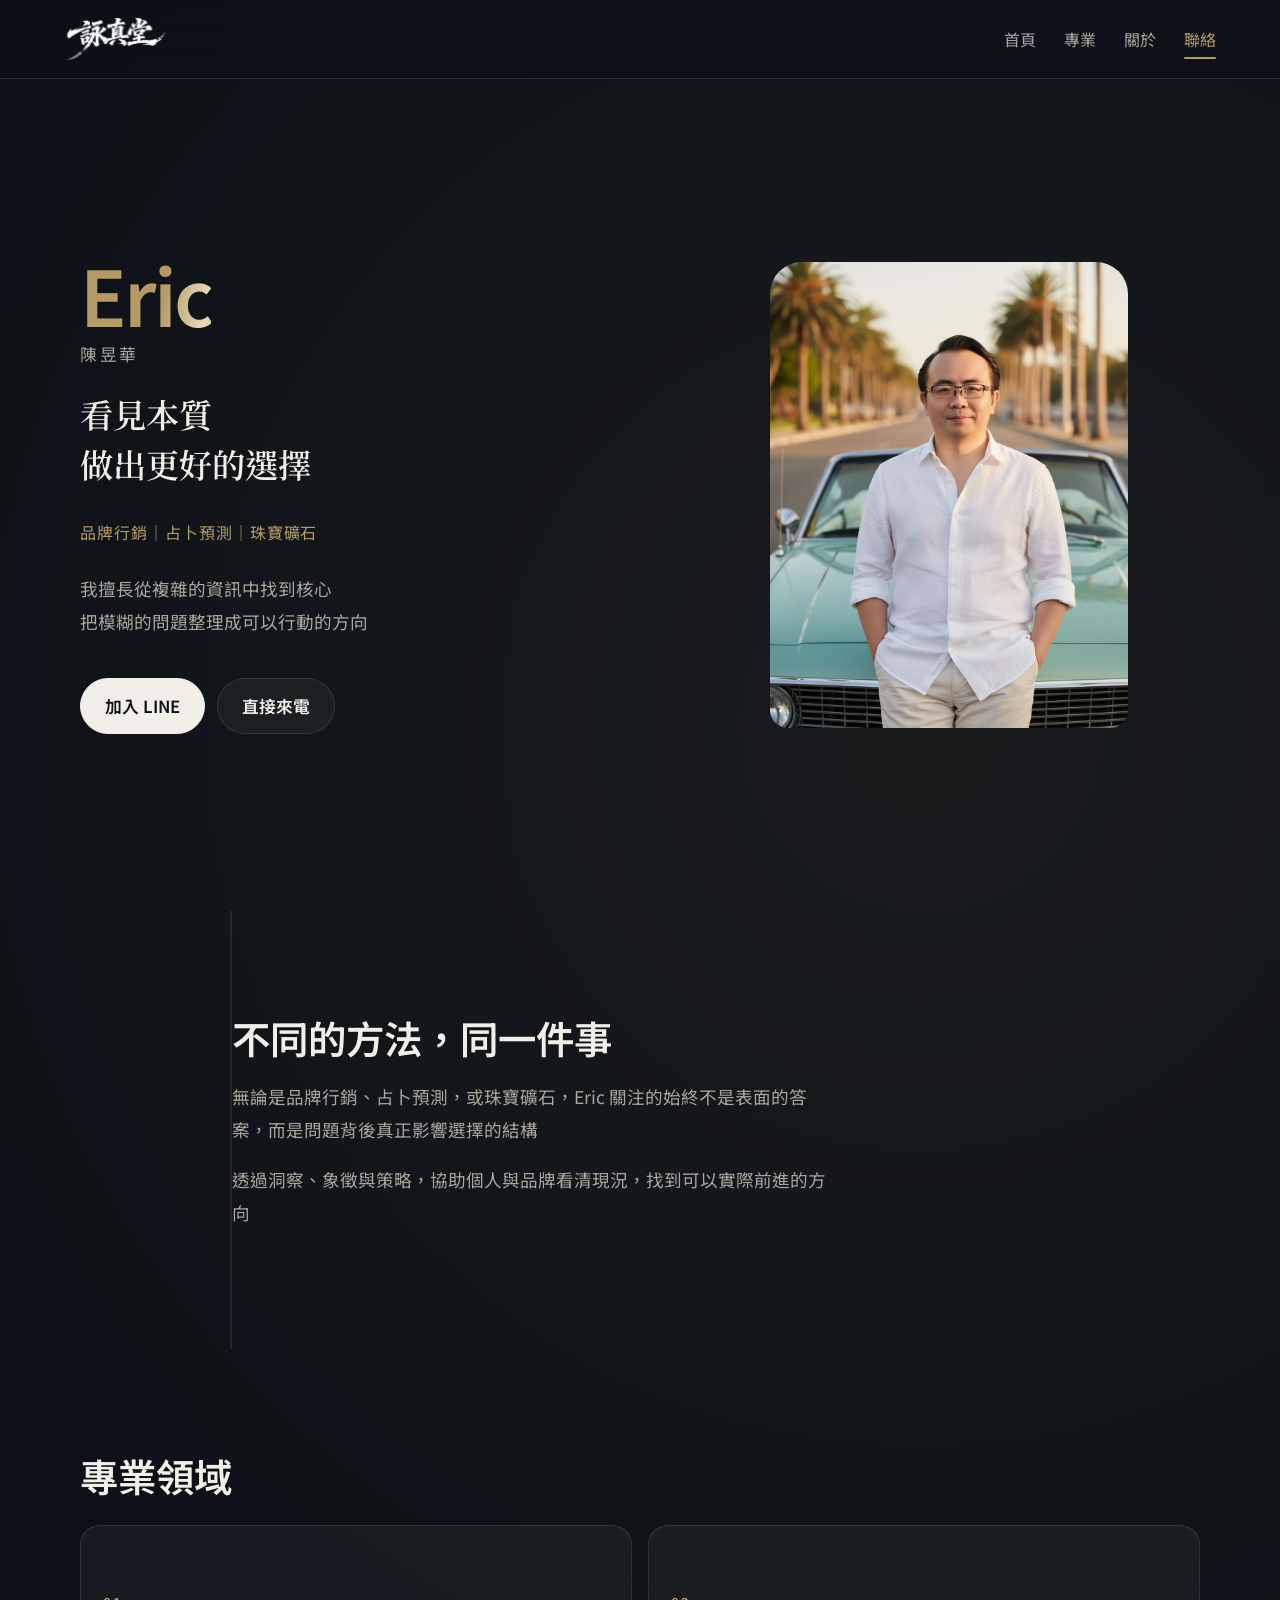
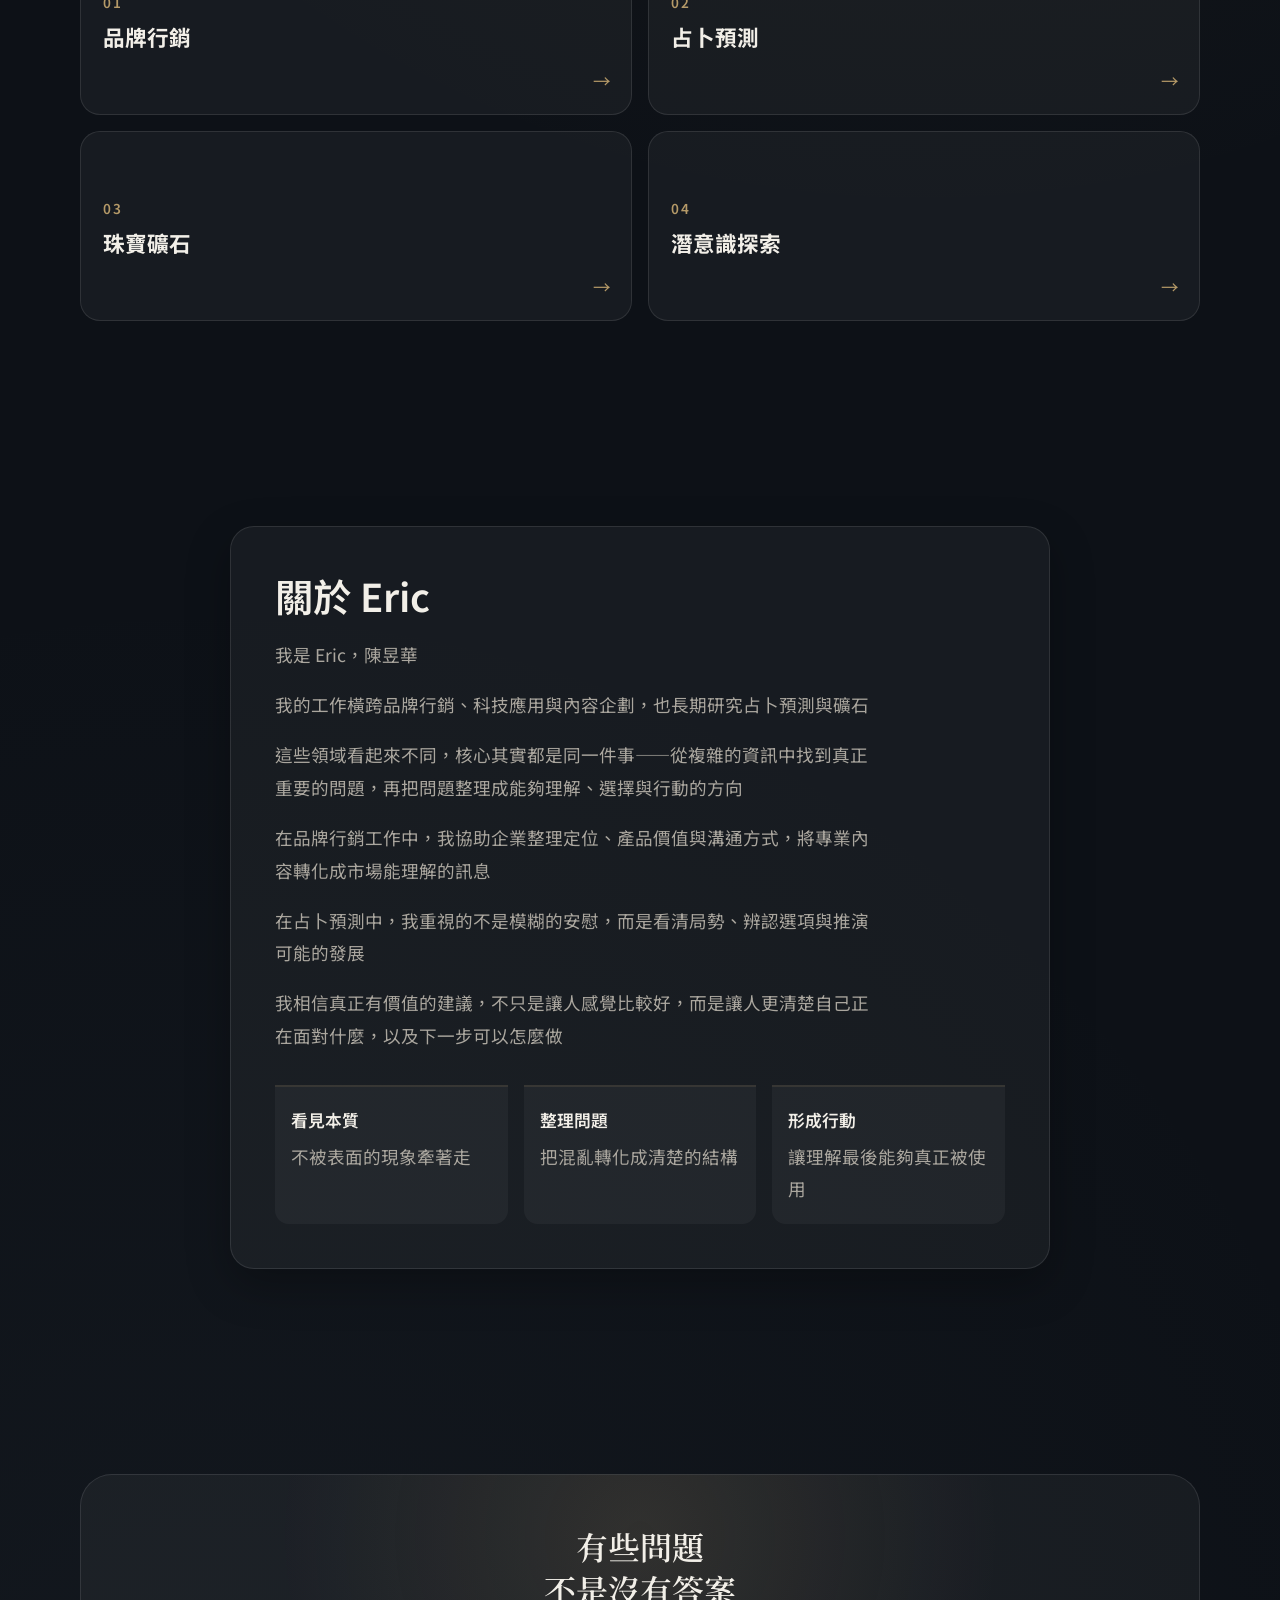
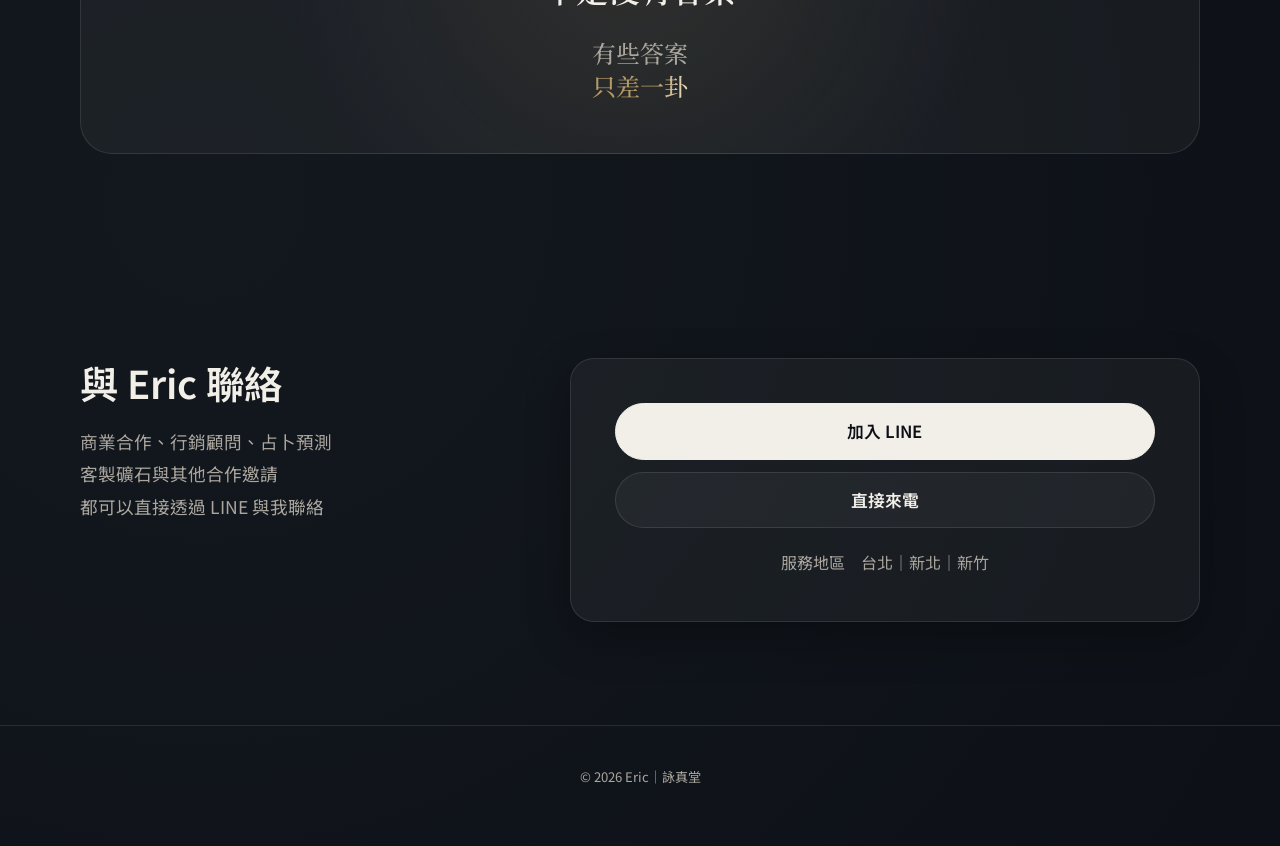
==== index.html @ bb61bb9e "Add four service detail pages and finish the service-name rename - Rename remaining service labels t" ====
<!doctype html>
<html lang="zh-Hant">
<head>
  <meta charset="utf-8">
  <meta name="viewport" content="width=device-width, initial-scale=1, viewport-fit=cover">
  <title>Eric Chen｜詠真堂</title>
  <meta name="description" content="Eric 的個人品牌入口，整合品牌行銷顧問、占卜預測、珠寶礦石與潛意識探索。">
  <link rel="canonical" href="https://example.com/">
  <meta property="og:type" content="website">
  <meta property="og:title" content="Eric Chen｜詠真堂">
  <meta property="og:description" content="看見本質，做出更好的選擇">
  <meta property="og:image" content="./Eric形象照.jpg">
  <meta property="og:locale" content="zh_TW">
  <meta name="theme-color" content="#0d1117">
  <link rel="manifest" href="manifest.webmanifest">
  <link rel="preconnect" href="https://fonts.googleapis.com">
  <link rel="preconnect" href="https://fonts.gstatic.com" crossorigin>
  <link href="https://fonts.googleapis.com/css2?family=Noto+Sans+TC:wght@400;500;700&family=Noto+Serif+TC:wght@500;600;700&display=swap" rel="stylesheet">
  <link rel="stylesheet" href="style.css">
</head>
<body>
  <a class="skip-link" href="#main">跳至主要內容</a>

  <header class="site-header" id="top">
    <a class="brand-lockup" href="#top" aria-label="詠真堂首頁">
      <img class="brand-logo" src="./logo白.png" alt="詠真堂" width="1666" height="700">
    </a>
    <nav class="site-nav" id="site-nav" aria-label="主要導覽">
      <a href="#top" data-nav="top" class="active">首頁</a>
      <a href="#services" data-nav="services">專業</a>
      <a href="#about" data-nav="about">關於</a>
      <a href="#contact" data-nav="contact">聯絡</a>
      <span class="nav-indicator" aria-hidden="true"></span>
    </nav>
  </header>

  <main id="main">
    <section class="hero section" aria-labelledby="hero-title">
      <div class="hero-copy reveal">
        <div class="hero-portrait-wrap mobile-portrait" aria-hidden="true">
          <img src="./Eric形象照.jpg" alt="" class="hero-portrait" width="1024" height="1403" fetchpriority="high">
        </div>
        <h1 id="hero-title" class="shine-text">Eric</h1>
        <p class="name-zh">陳昱華</p>
        <h2 class="home-tagline">看見本質<br>做出更好的選擇</h2>
        <p class="home-description">品牌行銷｜占卜預測｜珠寶礦石</p>
        <p class="home-intro">我擅長從複雜的資訊中找到核心<br>把模糊的問題整理成可以行動的方向</p>
        <div class="button-row">
          <a
            href="https://line.me/ti/p/x0qtal5f5A"
            target="_blank"
            rel="noopener noreferrer"
            class="primary-action"
          >加入 LINE</a>
          <a
            href="tel:0920148119"
            class="secondary-action"
          >直接來電</a>
        </div>
      </div>
      <div class="portrait-stage reveal">
        <div class="hero-portrait-wrap">
          <div class="portrait-halo" aria-hidden="true"></div>
          <img src="./Eric形象照.jpg" alt="Eric 陳昱華形象照" class="hero-portrait" width="1024" height="1403" fetchpriority="high">
        </div>
      </div>
    </section>

    <section class="positioning section narrow reveal" id="positioning" aria-labelledby="positioning-title">
      <h2 id="positioning-title">不同的方法，同一件事</h2>
      <p>無論是品牌行銷、占卜預測，或珠寶礦石，Eric 關注的始終不是表面的答案，而是問題背後真正影響選擇的結構</p>
      <p>透過洞察、象徵與策略，協助個人與品牌看清現況，找到可以實際前進的方向</p>
    </section>

    <section class="services section" id="services" aria-labelledby="services-title">
      <div class="section-heading reveal"><h2 id="services-title">專業領域</h2></div>
      <div class="service-list" id="service-list"></div>
    </section>

    <section class="about section narrow" id="about" aria-labelledby="about-title">
      <div class="about-panel reveal">
        <h2 id="about-title">關於 Eric</h2>
        <div class="about-intro">
          <p>我是 Eric，陳昱華</p>
          <p>我的工作橫跨品牌行銷、科技應用與內容企劃，也長期研究占卜預測與礦石</p>
          <p>這些領域看起來不同，核心其實都是同一件事——從複雜的資訊中找到真正重要的問題，再把問題整理成能夠理解、選擇與行動的方向</p>
          <p>在品牌行銷工作中，我協助企業整理定位、產品價值與溝通方式，將專業內容轉化成市場能理解的訊息</p>
          <p>在占卜預測中，我重視的不是模糊的安慰，而是看清局勢、辨認選項與推演可能的發展</p>
          <p>我相信真正有價值的建議，不只是讓人感覺比較好，而是讓人更清楚自己正在面對什麼，以及下一步可以怎麼做</p>
        </div>
        <div class="method-grid">
          <div class="method-card">
            <h3>看見本質</h3>
            <p>不被表面的現象牽著走</p>
          </div>
          <div class="method-card">
            <h3>整理問題</h3>
            <p>把混亂轉化成清楚的結構</p>
          </div>
          <div class="method-card">
            <h3>形成行動</h3>
            <p>讓理解最後能夠真正被使用</p>
          </div>
        </div>
      </div>
    </section>

    <section class="statement section reveal" id="statement" aria-labelledby="statement-title">
      <div class="statement-card">
        <h2 id="statement-title">有些問題<br>不是沒有答案</h2>
        <p class="statement-line">有些答案<br><span class="accent-text shine-text">只差一卦</span></p>
      </div>
    </section>

    <section class="contact section" id="contact" aria-labelledby="contact-title">
      <div class="contact-copy reveal">
        <h2 id="contact-title">與 Eric 聯絡</h2>
        <p>商業合作、行銷顧問、占卜預測<br>客製礦石與其他合作邀請<br>都可以直接透過 LINE 與我聯絡</p>
      </div>
      <div class="contact-panel reveal">
        <div class="contact-primary">
          <a
            href="https://line.me/ti/p/x0qtal5f5A"
            target="_blank"
            rel="noopener noreferrer"
            class="primary-action contact-line-btn"
          >加入 LINE</a>
          <a
            href="tel:0920148119"
            class="secondary-action contact-phone-btn"
          >直接來電</a>
        </div>
        <p class="contact-area">服務地區　台北｜新北｜新竹</p>
      </div>
    </section>
  </main>

  <footer class="site-footer"><p>© <span id="year"></span> Eric｜詠真堂</p></footer>
  <nav class="bottom-nav" aria-label="底部導覽"><a href="#top" data-nav="top" class="active">首頁</a><a href="#services" data-nav="services">專業</a><a href="#about" data-nav="about">關於</a><a href="#contact" data-nav="contact">聯絡</a><span class="nav-indicator" aria-hidden="true"></span></nav>
  <script src="script.js" defer></script>
</body>
</html>
---- style.css ----
:root {
  --bg: #0d1117;
  --bg-elevated: #141a22;
  --surface: rgba(255, 255, 255, 0.045);
  --surface-hover: rgba(255, 255, 255, 0.075);

  --text-primary: #f2efe8;
  --text-secondary: #aaa69e;
  --text-muted: #74777c;

  --line: rgba(255, 255, 255, 0.1);
  --line-strong: rgba(255, 255, 255, 0.16);

  --accent: #b59a68;
  --accent-soft: rgba(181, 154, 104, 0.14);

  --danger: #ba6b6b;

  --shadow: 0 16px 44px rgba(0, 0, 0, 0.28);
  --radius: 24px;
  --sans: "Noto Sans TC", "PingFang TC", "Microsoft JhengHei", sans-serif;
  --serif: "Noto Serif TC", "Songti TC", serif;
}
* { box-sizing: border-box; }
html { scroll-behavior: smooth; }
body {
  margin: 0;
  color: var(--text-primary);
  background:
    radial-gradient(circle at 72% 18%, rgba(181, 154, 104, 0.07), transparent 32%),
    radial-gradient(circle at 16% 84%, rgba(92, 107, 120, 0.08), transparent 34%),
    var(--bg);
  font-family: var(--sans);
  line-height: 1.8;
  overflow-x: hidden;
}
a { color: inherit; text-decoration: none; }
button, a { -webkit-tap-highlight-color: transparent; }
.skip-link { position: absolute; left: -999px; top: 1rem; z-index: 10; }
.skip-link:focus { left: 1rem; background: var(--text-primary); color: var(--bg); padding: .6rem 1rem; border-radius: 999px; }

.site-header {
  position: sticky; top: 0; z-index: 5;
  min-height: 52px;
  display: flex; align-items: center; justify-content: space-between;
  padding: max(10px, env(safe-area-inset-top)) 18px 8px;
  backdrop-filter: blur(18px);
  background: rgba(13, 17, 23, 0.86);
  border-bottom: 1px solid var(--line);
}
.brand-lockup { display: flex; align-items: center; }
.brand-logo {
  display: block;
  width: clamp(76px, 9vw, 118px);
  height: auto;
  max-height: 42px;
  object-fit: contain;
  animation: logo-reveal 1.1s ease-out both;
}

@keyframes logo-reveal {
  from { opacity: 0; transform: translateY(-4px); filter: brightness(1.4); }
  to { opacity: 1; transform: translateY(0); filter: brightness(1); }
}

.shine-text {
  background: linear-gradient(100deg, var(--accent) 30%, #e8d9b8 45%, var(--accent) 60%);
  background-size: 220% auto;
  color: transparent;
  -webkit-background-clip: text;
  background-clip: text;
  -webkit-text-fill-color: transparent;
  animation: shine-sweep 6s ease-in-out infinite;
}

@keyframes shine-sweep {
  0%, 100% { background-position: 0% center; }
  50% { background-position: 100% center; }
}
.site-nav { display: none; position: relative; gap: 28px; color: var(--text-secondary); font-size: 1rem; }
.site-nav a:hover { color: var(--accent); }
.site-nav a.active, .bottom-nav a.active { color: var(--accent); }
.nav-indicator {
  position: absolute; left: 0; bottom: -6px; height: 2px;
  background: var(--accent); border-radius: 2px;
  width: 0; transform: translateX(0);
  transition: transform .35s ease, width .35s ease;
  pointer-events: none;
}
.bottom-nav { position: relative; }
.bottom-nav .nav-indicator { bottom: 4px; }

.section { width: min(1120px, calc(100% - 40px)); margin: 0 auto; padding: clamp(56px, 9vw, 120px) 0; }
.narrow { width: min(820px, calc(100% - 40px)); }
.narrow p, .about-panel p, .contact-copy p { max-width: 38rem; }

h1, h2, h3 { margin: 0; color: var(--text-primary); }
h1 { font-family: var(--sans); font-weight: 600; font-size: clamp(2.2rem, 10vw, 3rem); line-height: 1; letter-spacing: -0.035em; }
h2 { font-family: var(--sans); font-weight: 600; font-size: clamp(1.55rem, 5.5vw, 1.85rem); line-height: 1.3; }
p { color: var(--text-secondary); font-size: 1.05rem; line-height: 1.85; }

.name-zh { font-size: 1.05rem; font-weight: 400; letter-spacing: .16em; color: var(--text-secondary); margin: 6px 0 20px; }

.home-tagline {
  font-family: var(--serif);
  font-size: clamp(1.5rem, 6.2vw, 1.9rem);
  font-weight: 600;
  line-height: 1.5;
  margin: 0 0 12px;
}
.home-description { color: var(--accent); letter-spacing: .06em; font-size: 1rem; }
.home-intro { margin-top: 10px; max-width: 32rem; }

.hero {
  min-height: calc(100svh - 52px);
  display: flex; flex-direction: column; align-items: center; justify-content: center; text-align: center;
  gap: 10px;
  padding-block: 16px;
}
.hero-copy { display: flex; flex-direction: column; align-items: center; }
.button-row { display: flex; flex-wrap: wrap; justify-content: center; gap: 12px; margin-top: 22px; }

.primary-action, .secondary-action {
  position: relative;
  display: inline-flex; align-items: center; justify-content: center;
  min-height: 48px; padding: 12px 24px; border-radius: 999px;
  border: 1px solid var(--line);
  font: inherit; font-size: 1.05rem; font-weight: 600;
  overflow: hidden;
  transition: transform .25s ease, border-color .25s ease, background .25s ease;
}
.primary-action:hover, .secondary-action:hover { transform: translateY(-2px); }
.primary-action:active, .secondary-action:active { transform: scale(.97); }
.primary-action { background: var(--text-primary); color: var(--bg); border-color: var(--text-primary); }
.secondary-action { background: var(--surface); color: var(--text-primary); }

.primary-action::after, .secondary-action::after {
  content: "";
  position: absolute; inset: 0;
  background: linear-gradient(120deg, transparent 40%, rgba(255, 255, 255, .25) 50%, transparent 60%);
  transform: translateX(-100%);
  transition: transform .6s ease;
  pointer-events: none;
}
.primary-action:hover::after, .secondary-action:hover::after { transform: translateX(100%); }

.hero-portrait-wrap {
  position: relative;
  width: clamp(148px, 43vw, 205px);
  aspect-ratio: 4 / 5;
  margin: 0 auto 14px;
  border-radius: 24px 24px 14px 14px;
  overflow: hidden;
}
.mobile-portrait { display: block; }
.portrait-stage { display: none; }
.portrait-halo { position: absolute; inset: -20%; border-radius: 50%; background: radial-gradient(circle, var(--accent-soft), transparent 68%); filter: blur(10px); z-index: -1; }
.hero-portrait { display: block; width: 100%; height: 100%; object-fit: cover; object-position: center top; }

.positioning { border-left: 2px solid var(--accent-soft); padding-left: clamp(18px, 4vw, 40px); }
.positioning h2 { margin-bottom: 18px; }

.section-heading { margin-bottom: 24px; }

.service-list { display: grid; gap: 16px; }
.service-card {
  perspective: 1200px;
  height: 210px;
  cursor: pointer;
  transition: transform .25s ease;
}
.service-card:hover, .service-card:focus-within, .service-card.is-flipped {
  transform: translateY(-3px);
}
.service-card-inner {
  position: relative;
  width: 100%;
  height: 100%;
  transition: transform .6s cubic-bezier(.4, .2, .2, 1);
  transform-style: preserve-3d;
}
.service-card:hover .service-card-inner,
.service-card:focus-within .service-card-inner,
.service-card.is-flipped .service-card-inner {
  transform: rotateY(180deg);
}
.service-card-front, .service-card-back {
  position: absolute; inset: 0;
  backface-visibility: hidden;
  -webkit-backface-visibility: hidden;
  display: flex; flex-direction: column;
  border: 1px solid var(--line);
  border-radius: 20px;
  padding: 22px;
  transition: border-color .25s ease;
}
.service-card-front { background: var(--surface); justify-content: center; gap: 8px; }
.service-card-back { background: var(--bg-elevated); transform: rotateY(180deg); justify-content: space-between; }
.service-card:hover .service-card-front, .service-card:hover .service-card-back,
.service-card:focus-within .service-card-front, .service-card:focus-within .service-card-back,
.service-card.is-flipped .service-card-front, .service-card.is-flipped .service-card-back {
  border-color: var(--accent);
}
.service-index { margin: 0; font-size: .85rem; letter-spacing: .14em; color: var(--accent); font-weight: 600; }
.service-title { font-size: 1.35rem; font-weight: 700; line-height: 1.25; color: var(--text-primary); }
.service-card-front::after {
  content: "→";
  position: absolute;
  right: 20px;
  bottom: 18px;
  font-size: 1.1rem;
  color: var(--accent);
  transition: transform .25s ease;
}
.service-card:hover .service-card-front::after,
.service-card:focus-within .service-card-front::after,
.service-card.is-flipped .service-card-front::after {
  transform: translateX(4px);
}
.service-preview { margin: 0; font-size: 1rem; }
.service-more-link { align-self: flex-start; color: var(--accent); font-size: 1rem; font-weight: 500; }

.statement-card {
  display: grid; place-content: center; justify-items: center; text-align: center;
  gap: 26px;
  min-height: 280px;
  padding: 40px 24px;
  border: 1px solid var(--line);
  border-radius: 32px;
  background: radial-gradient(circle at 50% 22%, var(--accent-soft), transparent 60%), var(--surface);
}
.statement-card h2 { font-family: var(--serif); font-weight: 600; font-size: clamp(1.5rem, 4vw, 2rem); line-height: 1.35; }
.statement-line { font-family: var(--serif); font-weight: 500; font-size: clamp(1.2rem, 3vw, 1.5rem); line-height: 1.35; margin: 0; color: var(--text-secondary); }
.accent-text { color: var(--accent); }

.about-panel, .contact-panel {
  border: 1px solid var(--line);
  border-radius: var(--radius);
  padding: clamp(24px, 5vw, 44px);
  background: var(--surface);
  box-shadow: var(--shadow);
}
.about-panel h2 { margin-bottom: 18px; }
.about-intro p + p { margin-top: 16px; }
.about-intro { margin-bottom: 32px; }

.method-grid { display: grid; gap: 14px; grid-template-columns: 1fr; }
.method-card { padding: 18px 16px; border-top: 2px solid var(--accent-soft); background: var(--surface); border-radius: 0 0 14px 14px; }
.method-card h3 { font-size: 1.05rem; font-weight: 600; margin-bottom: 6px; }
.method-card p { margin: 0; }

.contact { display: grid; gap: 24px; }
.contact-copy h2 { margin-bottom: 12px; }
.contact-primary { display: flex; flex-direction: column; gap: 12px; }
.contact-line-btn, .contact-phone-btn { width: 100%; min-height: 52px; font-size: 1.05rem; font-weight: 600; }
.contact-area { margin: 20px 0 0; font-size: 1rem; color: var(--text-secondary); text-align: center; }

.site-footer { padding: 26px 20px 44px; text-align: center; border-top: 1px solid var(--line); }
.site-footer p { font-size: .82rem; }

.reveal { opacity: 0; transform: translateY(16px); transition: opacity .6s ease, transform .6s ease; }
.reveal.visible { opacity: 1; transform: none; }

.bottom-nav {
  position: fixed; left: 14px; right: 14px; bottom: calc(12px + env(safe-area-inset-bottom)); z-index: 6;
  min-height: 54px;
  display: grid; grid-template-columns: repeat(4, 1fr); gap: 4px;
  padding: 6px;
  border: 1px solid var(--line);
  border-radius: 999px;
  background: rgba(13, 17, 23, 0.88);
  backdrop-filter: blur(18px);
  box-shadow: 0 10px 32px rgba(0, 0, 0, 0.3);
}
.bottom-nav a { display: grid; place-items: center; color: var(--text-secondary); font-size: .85rem; border-radius: 999px; padding: 8px 0; }
.bottom-nav a:hover { color: var(--text-primary); background: var(--surface-hover); }

body { padding-bottom: calc(78px + env(safe-area-inset-bottom)); }

@media (max-height: 700px) {
  .hero-portrait-wrap { width: clamp(128px, 34vw, 168px); margin-bottom: 10px; }
  .home-description { display: none; }
  h1 { font-size: clamp(2.05rem, 10vw, 2.6rem); }
  .home-tagline { font-size: clamp(1.3rem, 5.5vw, 1.55rem); }
  .button-row { margin-top: 14px; }
}

@media (min-width: 768px) {
  .site-header {
    min-height: 68px;
    padding: 18px clamp(28px, 5vw, 64px);
  }
  .brand-logo { width: clamp(96px, 8vw, 118px); }
  .site-nav { display: flex; }
  .bottom-nav { display: none; }
  body { padding-bottom: 0; }

  .section { padding: clamp(96px, 8vw, 140px) 0; }

  h1 { font-size: clamp(3.5rem, 6vw, 5.8rem); }
  h2 { font-size: clamp(1.9rem, 3vw, 2.6rem); }
  p { font-size: 1.1rem; line-height: 1.85; }
  .home-tagline { font-size: clamp(1.8rem, 2.6vw, 2.6rem); }

  .hero {
    min-height: calc(100svh - 68px);
    display: grid; grid-template-columns: 1.05fr .95fr; align-items: center;
    gap: clamp(32px, 5vw, 64px);
    text-align: left;
    padding-block: clamp(40px, 6vw, 80px);
  }
  .hero-copy { align-items: flex-start; }
  .button-row { justify-content: flex-start; }
  .mobile-portrait { display: none; }
  .portrait-stage { display: grid; place-items: center; }
  .hero-portrait-wrap { width: clamp(280px, 28vw, 410px); aspect-ratio: 4 / 5.2; margin: 0; border-radius: 32px 32px 18px 18px; }

  .service-list { grid-template-columns: repeat(2, 1fr); }
  .service-card { height: 190px; }

  .method-grid { grid-template-columns: repeat(3, 1fr); gap: 16px; }

  .contact { grid-template-columns: .85fr 1.15fr; align-items: start; }
}

/* ===== Service detail pages (light "editorial" theme) ===== */
.service-page { background: #F7F5F0; color: #1B1B1B; }
.service-page .body-text { color: #5E5A55; }
.service-page .text-muted { color: #817B74; }

.service-page .site-header { background: rgba(247, 245, 240, .92); border-bottom-color: rgba(27, 27, 27, .08); }
.service-page .brand-logo { filter: invert(1); }
.service-page .site-nav a { color: #5E5A55; }
.service-page .site-nav a:hover, .service-page .site-nav a.active { color: var(--service-accent); }
.service-page .nav-indicator { background: var(--service-accent); }

.service-page .content-wrap { max-width: 880px; margin-inline: auto; padding-inline: 24px; }
.service-page .prose { max-width: 720px; }
@media (min-width: 768px) {
  .service-page .content-wrap { padding-inline: 48px; }
}

.service-page .back-link {
  display: inline-flex; align-items: center; gap: 6px;
  color: #817B74; font-size: .95rem; font-weight: 500;
  padding-top: 28px;
  transition: color .2s ease;
}
.service-page .back-link:hover { color: var(--service-accent); }

.service-page .page-label {
  font-size: 14px; font-weight: 600; letter-spacing: .16em; text-transform: uppercase;
  color: var(--service-accent);
  margin: 32px 0 16px;
}

.service-page h1 {
  font-size: clamp(38px, 6vw, 68px);
  font-weight: 700;
  line-height: 1.12;
  letter-spacing: -.04em;
  color: #1B1B1B;
  margin: 0 0 28px;
}

.service-page h2 {
  font-size: clamp(25px, 3.5vw, 38px);
  font-weight: 650;
  line-height: 1.25;
  letter-spacing: -.025em;
  color: #1B1B1B;
  margin: 0 0 18px;
}
.service-page h2 .accent { color: var(--service-accent); }

.service-page h3 {
  font-size: 15px;
  font-weight: 700;
  letter-spacing: .08em;
  color: var(--service-accent);
  margin: 0 0 12px;
}

.service-page p {
  font-size: clamp(17px, 2vw, 20px);
  font-weight: 400;
  line-height: 1.85;
  color: #5E5A55;
  margin: 0 0 20px;
}

.service-page .emphasis {
  font-size: clamp(21px, 2.8vw, 30px);
  font-weight: 600;
  line-height: 1.5;
  color: #1B1B1B;
  margin: 28px 0;
}
.service-page .emphasis.is-muted { color: #817B74; font-weight: 550; }
.service-page .emphasis .accent { color: var(--service-accent); }

.service-page .content-block { margin-top: 64px; }
.service-page .content-block:first-of-type { margin-top: 48px; }

.service-page .support-line { font-size: 1.05rem; color: #5E5A55; margin-top: -8px; }
.service-page .support-line .accent { color: var(--service-accent); font-weight: 600; }

.service-page hr.divider { border: none; border-top: 1px solid rgba(27, 27, 27, .1); margin: 20px 0; }

.service-page .card {
  background: rgba(255, 255, 255, .72);
  border: 1px solid rgba(27, 27, 27, .08);
  border-radius: 24px;
  padding: 32px 24px;
  box-shadow: 0 18px 50px rgba(0, 0, 0, .04);
}
@media (min-width: 768px) {
  .service-page .card { padding: 40px; }
}
.service-page .card p:last-child { margin-bottom: 0; }
.service-page .card-lede {
  font-size: clamp(21px, 2.8vw, 28px);
  font-weight: 600;
  line-height: 1.4;
  color: #1B1B1B;
  margin: 0 0 16px;
}
.service-page .card-result { color: #1B1B1B; font-weight: 600; margin-top: 16px; }
.service-page .card-result .accent { color: var(--service-accent); }

.service-page .question-list { list-style: none; margin: 24px 0 0; padding: 0; display: grid; gap: 18px; }
.service-page .question-item {
  font-size: clamp(18px, 2.2vw, 23px);
  font-weight: 550;
  line-height: 1.5;
  color: #292724;
  padding-left: 28px;
  position: relative;
}
.service-page .question-item::before {
  content: "";
  position: absolute; left: 0; top: .6em;
  width: 10px; height: 2px;
  background: var(--service-accent);
}
.service-page .q-index { color: var(--service-accent); font-weight: 700; margin-right: 8px; }

.service-page .compare-grid { display: grid; gap: 16px; margin-top: 24px; }
@media (min-width: 768px) {
  .service-page .compare-grid { grid-template-columns: 1fr 1fr; }
}
.service-page .compare-card {
  padding: 24px; border-radius: 20px;
  background: rgba(255, 255, 255, .6);
  border: 1px solid rgba(27, 27, 27, .08);
}
.service-page .compare-label { font-size: .8rem; font-weight: 700; letter-spacing: .08em; color: #817B74; margin-bottom: 8px; }
.service-page .compare-card.is-better .compare-label { color: var(--service-accent); }
.service-page .compare-text { font-size: clamp(17px, 2vw, 20px); font-weight: 600; color: #1B1B1B; margin: 0; }
.service-page .compare-card.is-better .compare-text { color: var(--service-accent); }
.service-page .twin-grid .compare-card { background: rgba(255, 255, 255, .72); }

.service-page .notice-box {
  border: 1px solid rgba(27, 27, 27, .14);
  border-radius: 14px;
  padding: 20px 22px;
  background: rgba(255, 255, 255, .5);
  margin-top: 40px;
}
.service-page .notice-box p {
  font-size: .95rem; line-height: 1.75; color: #5E5A55; margin: 0;
}

.service-page .cta-block {
  border-radius: 28px;
  padding: 40px 28px;
  margin-top: 96px;
  background: var(--service-accent-soft);
}
@media (min-width: 768px) {
  .service-page .cta-block { padding: 48px 40px; display: flex; justify-content: space-between; align-items: center; gap: 32px; }
}
.service-page .cta-title { font-size: clamp(22px, 3vw, 28px); font-weight: 700; color: #1B1B1B; margin: 0 0 8px; }
.service-page .cta-desc { font-size: 1rem; color: #5E5A55; margin: 0; max-width: 34rem; }
.service-page .cta-actions { display: flex; flex-wrap: wrap; gap: 12px; margin-top: 24px; }
@media (min-width: 768px) {
  .service-page .cta-actions { margin-top: 0; flex-shrink: 0; }
}
.service-page .cta-button {
  display: inline-flex; align-items: center; justify-content: center;
  min-height: 48px; padding: 12px 28px; border-radius: 999px;
  background: #1B1B1B; color: #FFFFFF;
  font-size: 1.05rem; font-weight: 600;
  transition: transform .2s ease;
  width: 100%;
}
@media (min-width: 480px) {
  .service-page .cta-button { width: auto; }
}
.service-page .cta-button:hover { transform: translateY(-2px); }
.service-page .cta-button.is-secondary { background: transparent; color: #1B1B1B; border: 1px solid rgba(27, 27, 27, .2); }

.service-page .reveal-block {
  opacity: 0;
  transform: translateY(20px);
  transition: opacity .7s ease, transform .7s ease;
}
.service-page .reveal-block.is-visible { opacity: 1; transform: translateY(0); }

@media (max-width: 767px) {
  .service-page .card { padding: 24px; }
  .service-page .compare-grid:not(.twin-grid) .compare-card + .compare-card { margin-top: 0; }
}

@media (prefers-reduced-motion: reduce) {
  *, *::before, *::after {
    animation-duration: .01ms !important;
    animation-iteration-count: 1 !important;
    transition-duration: .01ms !important;
    scroll-behavior: auto !important;
  }
  .reveal { opacity: 1; transform: none; }
  .hero-portrait { transform: none !important; }
  .reveal-block { opacity: 1; transform: none; }
}
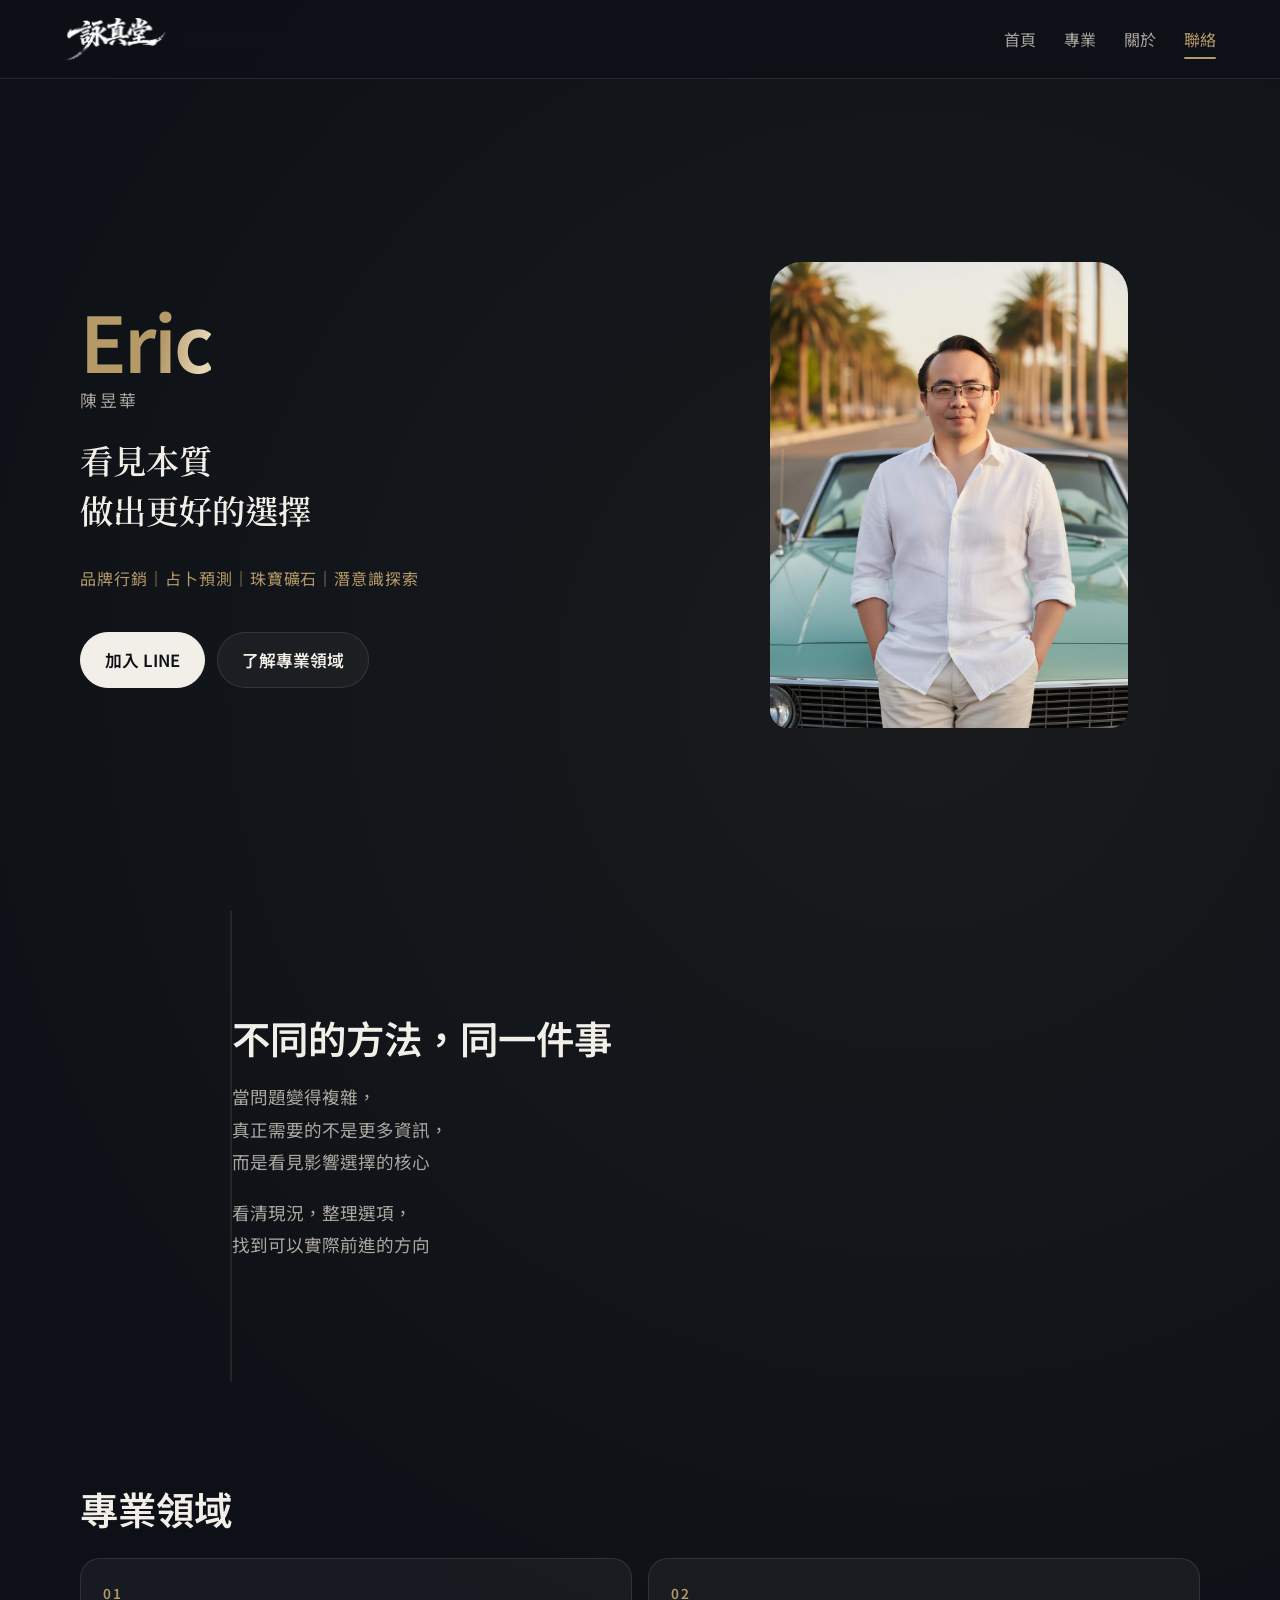
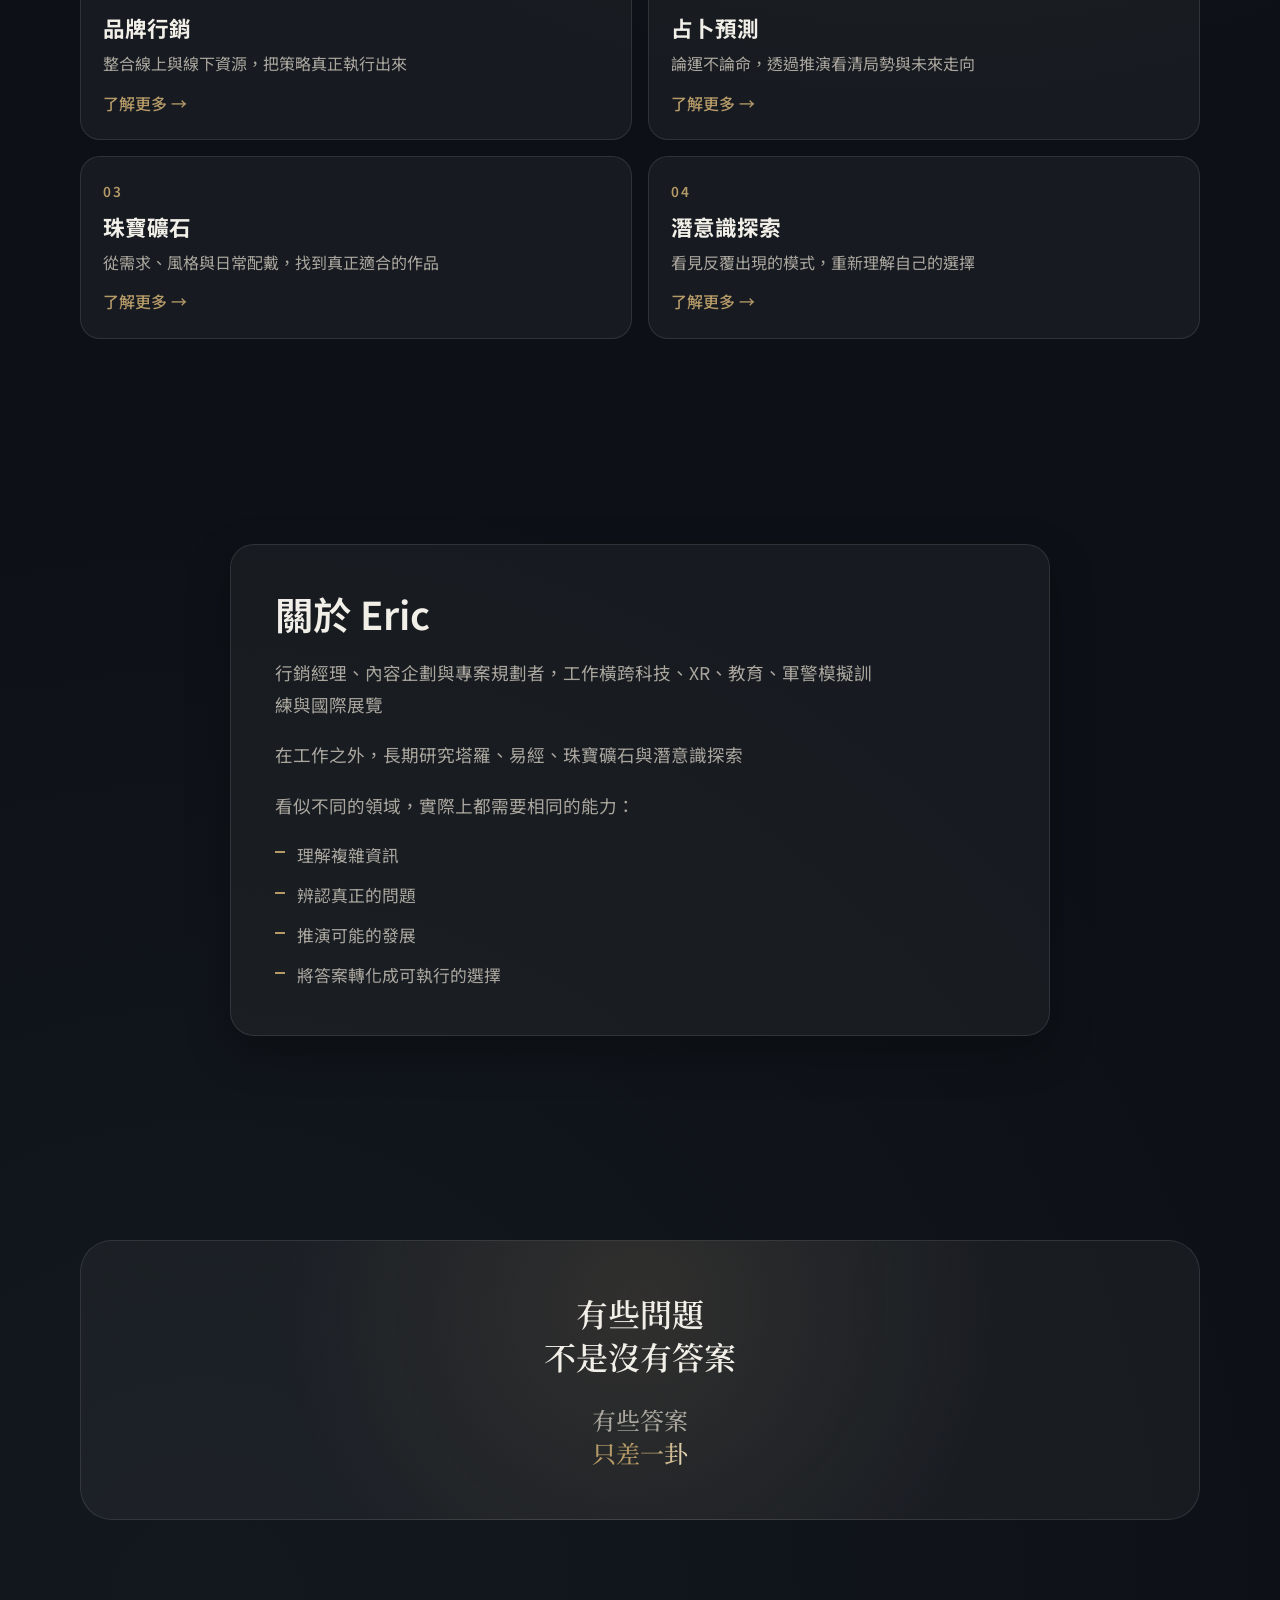
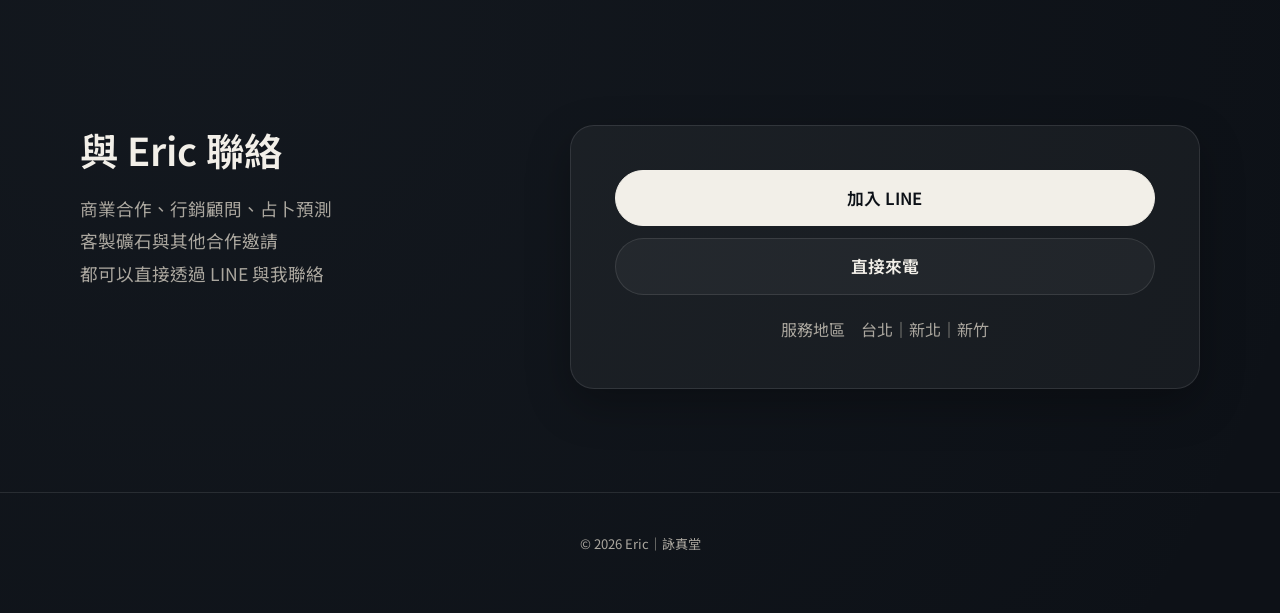
==== commit dde607a6: "2.0 restructure: dark-hero detail pages, simplified cards, tighter Hero/About - Remove the card-flip" ====
--- a/index.html
+++ b/index.html
@@ -5,11 +5,11 @@
   <meta name="viewport" content="width=device-width, initial-scale=1, viewport-fit=cover">
   <title>Eric Chen｜詠真堂</title>
   <meta name="description" content="Eric 的個人品牌入口，整合品牌行銷顧問、占卜預測、珠寶礦石與潛意識探索。">
-  <link rel="canonical" href="https://example.com/">
+  <link rel="canonical" href="https://ericinsocial.github.io/Eric/">
   <meta property="og:type" content="website">
   <meta property="og:title" content="Eric Chen｜詠真堂">
   <meta property="og:description" content="看見本質，做出更好的選擇">
-  <meta property="og:image" content="./Eric形象照.jpg">
+  <meta property="og:image" content="https://ericinsocial.github.io/Eric/Eric%E5%BD%A2%E8%B1%A1%E7%85%A7.jpg">
   <meta property="og:locale" content="zh_TW">
   <meta name="theme-color" content="#0d1117">
   <link rel="manifest" href="manifest.webmanifest">
@@ -43,8 +43,7 @@
         <h1 id="hero-title" class="shine-text">Eric</h1>
         <p class="name-zh">陳昱華</p>
         <h2 class="home-tagline">看見本質<br>做出更好的選擇</h2>
-        <p class="home-description">品牌行銷｜占卜預測｜珠寶礦石</p>
-        <p class="home-intro">我擅長從複雜的資訊中找到核心<br>把模糊的問題整理成可以行動的方向</p>
+        <p class="home-description">品牌行銷｜占卜預測｜珠寶礦石｜潛意識探索</p>
         <div class="button-row">
           <a
             href="https://line.me/ti/p/x0qtal5f5A"
@@ -53,9 +52,9 @@
             class="primary-action"
           >加入 LINE</a>
           <a
-            href="tel:0920148119"
+            href="#services"
             class="secondary-action"
-          >直接來電</a>
+          >了解專業領域</a>
         </div>
       </div>
       <div class="portrait-stage reveal">
@@ -68,8 +67,8 @@
 
     <section class="positioning section narrow reveal" id="positioning" aria-labelledby="positioning-title">
       <h2 id="positioning-title">不同的方法，同一件事</h2>
-      <p>無論是品牌行銷、占卜預測，或珠寶礦石，Eric 關注的始終不是表面的答案，而是問題背後真正影響選擇的結構</p>
-      <p>透過洞察、象徵與策略，協助個人與品牌看清現況，找到可以實際前進的方向</p>
+      <p>當問題變得複雜，<br>真正需要的不是更多資訊，<br>而是看見影響選擇的核心</p>
+      <p>看清現況，整理選項，<br>找到可以實際前進的方向</p>
     </section>
 
     <section class="services section" id="services" aria-labelledby="services-title">
@@ -81,27 +80,16 @@
       <div class="about-panel reveal">
         <h2 id="about-title">關於 Eric</h2>
         <div class="about-intro">
-          <p>我是 Eric，陳昱華</p>
-          <p>我的工作橫跨品牌行銷、科技應用與內容企劃，也長期研究占卜預測與礦石</p>
-          <p>這些領域看起來不同，核心其實都是同一件事——從複雜的資訊中找到真正重要的問題，再把問題整理成能夠理解、選擇與行動的方向</p>
-          <p>在品牌行銷工作中，我協助企業整理定位、產品價值與溝通方式，將專業內容轉化成市場能理解的訊息</p>
-          <p>在占卜預測中，我重視的不是模糊的安慰，而是看清局勢、辨認選項與推演可能的發展</p>
-          <p>我相信真正有價值的建議，不只是讓人感覺比較好，而是讓人更清楚自己正在面對什麼，以及下一步可以怎麼做</p>
+          <p>行銷經理、內容企劃與專案規劃者，工作橫跨科技、XR、教育、軍警模擬訓練與國際展覽</p>
+          <p>在工作之外，長期研究塔羅、易經、珠寶礦石與潛意識探索</p>
+          <p>看似不同的領域，實際上都需要相同的能力：</p>
         </div>
-        <div class="method-grid">
-          <div class="method-card">
-            <h3>看見本質</h3>
-            <p>不被表面的現象牽著走</p>
-          </div>
-          <div class="method-card">
-            <h3>整理問題</h3>
-            <p>把混亂轉化成清楚的結構</p>
-          </div>
-          <div class="method-card">
-            <h3>形成行動</h3>
-            <p>讓理解最後能夠真正被使用</p>
-          </div>
-        </div>
+        <ul class="capability-list">
+          <li>理解複雜資訊</li>
+          <li>辨認真正的問題</li>
+          <li>推演可能的發展</li>
+          <li>將答案轉化成可執行的選擇</li>
+        </ul>
       </div>
     </section>
 
--- a/style.css
+++ b/style.css
@@ -164,61 +164,33 @@
 
 .service-list { display: grid; gap: 16px; }
 .service-card {
-  perspective: 1200px;
-  height: 210px;
+  position: relative;
+  display: flex; flex-direction: column; justify-content: center; gap: 8px;
+  min-height: 140px;
+  padding: 22px;
+  border: 1px solid var(--line);
+  background: var(--surface);
+  border-radius: 20px;
   cursor: pointer;
-  transition: transform .25s ease;
-}
-.service-card:hover, .service-card:focus-within, .service-card.is-flipped {
+  transition: transform .25s ease, border-color .25s ease, background .25s ease;
+}
+.service-card:hover, .service-card:focus-visible {
   transform: translateY(-3px);
-}
-.service-card-inner {
-  position: relative;
-  width: 100%;
-  height: 100%;
-  transition: transform .6s cubic-bezier(.4, .2, .2, 1);
-  transform-style: preserve-3d;
-}
-.service-card:hover .service-card-inner,
-.service-card:focus-within .service-card-inner,
-.service-card.is-flipped .service-card-inner {
-  transform: rotateY(180deg);
-}
-.service-card-front, .service-card-back {
-  position: absolute; inset: 0;
-  backface-visibility: hidden;
-  -webkit-backface-visibility: hidden;
-  display: flex; flex-direction: column;
-  border: 1px solid var(--line);
-  border-radius: 20px;
-  padding: 22px;
-  transition: border-color .25s ease;
-}
-.service-card-front { background: var(--surface); justify-content: center; gap: 8px; }
-.service-card-back { background: var(--bg-elevated); transform: rotateY(180deg); justify-content: space-between; }
-.service-card:hover .service-card-front, .service-card:hover .service-card-back,
-.service-card:focus-within .service-card-front, .service-card:focus-within .service-card-back,
-.service-card.is-flipped .service-card-front, .service-card.is-flipped .service-card-back {
   border-color: var(--accent);
+  background: var(--surface-hover);
 }
 .service-index { margin: 0; font-size: .85rem; letter-spacing: .14em; color: var(--accent); font-weight: 600; }
 .service-title { font-size: 1.35rem; font-weight: 700; line-height: 1.25; color: var(--text-primary); }
-.service-card-front::after {
-  content: "→";
-  position: absolute;
-  right: 20px;
-  bottom: 18px;
-  font-size: 1.1rem;
-  color: var(--accent);
+.service-preview { margin: 0; font-size: 1rem; }
+.service-more-link {
+  display: inline-block;
+  margin-top: 2px;
+  font-size: 1rem; font-weight: 500; color: var(--accent);
   transition: transform .25s ease;
 }
-.service-card:hover .service-card-front::after,
-.service-card:focus-within .service-card-front::after,
-.service-card.is-flipped .service-card-front::after {
+.service-card:hover .service-more-link, .service-card:focus-visible .service-more-link {
   transform: translateX(4px);
 }
-.service-preview { margin: 0; font-size: 1rem; }
-.service-more-link { align-self: flex-start; color: var(--accent); font-size: 1rem; font-weight: 500; }
 
 .statement-card {
   display: grid; place-content: center; justify-items: center; text-align: center;
@@ -242,12 +214,21 @@
 }
 .about-panel h2 { margin-bottom: 18px; }
 .about-intro p + p { margin-top: 16px; }
-.about-intro { margin-bottom: 32px; }
-
-.method-grid { display: grid; gap: 14px; grid-template-columns: 1fr; }
-.method-card { padding: 18px 16px; border-top: 2px solid var(--accent-soft); background: var(--surface); border-radius: 0 0 14px 14px; }
-.method-card h3 { font-size: 1.05rem; font-weight: 600; margin-bottom: 6px; }
-.method-card p { margin: 0; }
+.about-intro { margin-bottom: 8px; }
+
+.capability-list { list-style: none; margin: 0; padding: 0; display: grid; gap: 10px; }
+.capability-list li {
+  position: relative;
+  padding-left: 22px;
+  color: var(--text-secondary);
+  font-size: 1.05rem;
+}
+.capability-list li::before {
+  content: "";
+  position: absolute; left: 0; top: .7em;
+  width: 10px; height: 2px;
+  background: var(--accent);
+}
 
 .contact { display: grid; gap: 24px; }
 .contact-copy h2 { margin-bottom: 12px; }
@@ -316,23 +297,45 @@
   .hero-portrait-wrap { width: clamp(280px, 28vw, 410px); aspect-ratio: 4 / 5.2; margin: 0; border-radius: 32px 32px 18px 18px; }
 
   .service-list { grid-template-columns: repeat(2, 1fr); }
-  .service-card { height: 190px; }
 
   .method-grid { grid-template-columns: repeat(3, 1fr); gap: 16px; }
 
   .contact { grid-template-columns: .85fr 1.15fr; align-items: start; }
 }
 
-/* ===== Service detail pages (light "editorial" theme) ===== */
+/* ===== Service detail pages (dark hero + light "editorial" body) ===== */
 .service-page { background: #F7F5F0; color: #1B1B1B; }
 .service-page .body-text { color: #5E5A55; }
 .service-page .text-muted { color: #817B74; }
 
-.service-page .site-header { background: rgba(247, 245, 240, .92); border-bottom-color: rgba(27, 27, 27, .08); }
-.service-page .brand-logo { filter: invert(1); }
-.service-page .site-nav a { color: #5E5A55; }
-.service-page .site-nav a:hover, .service-page .site-nav a.active { color: var(--service-accent); }
-.service-page .nav-indicator { background: var(--service-accent); }
+/* Header stays on the site-wide dark theme; no per-page override needed */
+.service-page .nav-indicator { background: var(--accent); }
+
+.service-hero {
+  background: var(--bg);
+  color: var(--text-primary);
+  padding-block: clamp(64px, 12vw, 120px) clamp(40px, 6vw, 64px);
+}
+.service-hero .back-link {
+  display: inline-flex; align-items: center; gap: 6px;
+  color: var(--text-secondary); font-size: .95rem; font-weight: 500;
+  transition: color .2s ease;
+}
+.service-hero .back-link:hover { color: var(--service-accent); }
+.service-hero .page-label {
+  font-size: 14px; font-weight: 600; letter-spacing: .16em; text-transform: uppercase;
+  color: var(--service-accent);
+  margin: 28px 0 16px;
+}
+.service-hero h1 { color: var(--text-primary); margin: 0 0 20px; }
+.service-hero .hero-lines {
+  font-size: clamp(17px, 2.2vw, 22px);
+  font-weight: 500;
+  line-height: 1.6;
+  color: var(--text-secondary);
+  margin: 0;
+  max-width: 42rem;
+}
 
 .service-page .content-wrap { max-width: 880px; margin-inline: auto; padding-inline: 24px; }
 .service-page .prose { max-width: 720px; }
@@ -340,14 +343,6 @@
   .service-page .content-wrap { padding-inline: 48px; }
 }
 
-.service-page .back-link {
-  display: inline-flex; align-items: center; gap: 6px;
-  color: #817B74; font-size: .95rem; font-weight: 500;
-  padding-top: 28px;
-  transition: color .2s ease;
-}
-.service-page .back-link:hover { color: var(--service-accent); }
-
 .service-page .page-label {
   font-size: 14px; font-weight: 600; letter-spacing: .16em; text-transform: uppercase;
   color: var(--service-accent);
@@ -355,11 +350,10 @@
 }
 
 .service-page h1 {
-  font-size: clamp(38px, 6vw, 68px);
+  font-size: clamp(36px, 6vw, 68px);
   font-weight: 700;
   line-height: 1.12;
   letter-spacing: -.04em;
-  color: #1B1B1B;
   margin: 0 0 28px;
 }
 
@@ -428,37 +422,16 @@
 .service-page .card-result { color: #1B1B1B; font-weight: 600; margin-top: 16px; }
 .service-page .card-result .accent { color: var(--service-accent); }
 
-.service-page .question-list { list-style: none; margin: 24px 0 0; padding: 0; display: grid; gap: 18px; }
-.service-page .question-item {
-  font-size: clamp(18px, 2.2vw, 23px);
-  font-weight: 550;
-  line-height: 1.5;
-  color: #292724;
-  padding-left: 28px;
-  position: relative;
-}
-.service-page .question-item::before {
-  content: "";
-  position: absolute; left: 0; top: .6em;
-  width: 10px; height: 2px;
-  background: var(--service-accent);
-}
-.service-page .q-index { color: var(--service-accent); font-weight: 700; margin-right: 8px; }
-
 .service-page .compare-grid { display: grid; gap: 16px; margin-top: 24px; }
 @media (min-width: 768px) {
   .service-page .compare-grid { grid-template-columns: 1fr 1fr; }
 }
 .service-page .compare-card {
   padding: 24px; border-radius: 20px;
-  background: rgba(255, 255, 255, .6);
+  background: rgba(255, 255, 255, .72);
   border: 1px solid rgba(27, 27, 27, .08);
 }
-.service-page .compare-label { font-size: .8rem; font-weight: 700; letter-spacing: .08em; color: #817B74; margin-bottom: 8px; }
-.service-page .compare-card.is-better .compare-label { color: var(--service-accent); }
 .service-page .compare-text { font-size: clamp(17px, 2vw, 20px); font-weight: 600; color: #1B1B1B; margin: 0; }
-.service-page .compare-card.is-better .compare-text { color: var(--service-accent); }
-.service-page .twin-grid .compare-card { background: rgba(255, 255, 255, .72); }
 
 .service-page .notice-box {
   border: 1px solid rgba(27, 27, 27, .14);
@@ -500,6 +473,100 @@
 .service-page .cta-button:hover { transform: translateY(-2px); }
 .service-page .cta-button.is-secondary { background: transparent; color: #1B1B1B; border: 1px solid rgba(27, 27, 27, .2); }
 
+.service-page .tag-list { display: flex; flex-wrap: wrap; gap: 8px 10px; margin: 24px 0 0; }
+.service-page .tag-list span {
+  font-size: .95rem; color: #5E5A55;
+  padding: 6px 14px; border-radius: 999px;
+  border: 1px solid rgba(27, 27, 27, .12);
+  background: rgba(255, 255, 255, .6);
+}
+
+.service-page .accordion { margin-top: 24px; border-top: 1px solid rgba(27, 27, 27, .12); }
+.service-page .accordion-item { border-bottom: 1px solid rgba(27, 27, 27, .12); }
+.service-page .accordion-trigger {
+  width: 100%;
+  display: flex; justify-content: space-between; align-items: center; gap: 16px;
+  padding: 20px 4px;
+  font-size: 1.1rem; font-weight: 650;
+  font-family: inherit;
+  background: none; border: none;
+  color: #1B1B1B;
+  text-align: left;
+  cursor: pointer;
+}
+.service-page .accordion-trigger::after {
+  content: "+";
+  flex-shrink: 0;
+  font-size: 1.4rem; line-height: 1;
+  color: var(--service-accent);
+  transition: transform .25s ease;
+}
+.service-page .accordion-trigger[aria-expanded="true"]::after { transform: rotate(45deg); }
+.service-page .accordion-panel { max-height: 0; overflow: hidden; transition: max-height .35s ease; }
+.service-page .accordion-panel.is-open { max-height: 600px; }
+.service-page .accordion-panel-inner { padding: 0 4px 22px; font-size: 1rem; line-height: 1.75; color: #5E5A55; }
+
+.service-page .flow-diagram {
+  display: flex; flex-wrap: wrap; align-items: center; justify-content: center;
+  gap: 8px;
+  margin-top: 24px;
+  padding: 28px 20px;
+  border-radius: 20px;
+  background: rgba(255, 255, 255, .6);
+  border: 1px solid rgba(27, 27, 27, .08);
+}
+.service-page .flow-step { font-size: 1.05rem; font-weight: 650; color: #1B1B1B; }
+.service-page .flow-arrow { color: var(--service-accent); font-weight: 600; }
+@media (max-width: 767px) {
+  .service-page .flow-diagram { flex-direction: column; gap: 10px; }
+  .service-page .flow-arrow { transform: rotate(90deg); }
+}
+
+.service-page .price-card {
+  margin-top: 24px;
+  padding: 32px 24px;
+  border-radius: 24px;
+  background: rgba(255, 255, 255, .72);
+  border: 1px solid rgba(27, 27, 27, .08);
+  box-shadow: 0 18px 50px rgba(0, 0, 0, .04);
+}
+@media (min-width: 768px) { .service-page .price-card { padding: 40px; } }
+.service-page .price-name { font-size: 1.1rem; font-weight: 700; color: #1B1B1B; margin: 0 0 4px; }
+.service-page .price-meta { font-size: .95rem; color: #817B74; margin: 0 0 18px; }
+.service-page .price-amount { font-size: clamp(28px, 4vw, 36px); font-weight: 700; color: var(--service-accent); margin: 0 0 20px; }
+.service-page .price-includes { list-style: none; margin: 0 0 24px; padding: 0; display: grid; gap: 10px; }
+.service-page .price-includes li { position: relative; padding-left: 22px; font-size: 1rem; color: #5E5A55; }
+.service-page .price-includes li::before {
+  content: ""; position: absolute; left: 0; top: .65em; width: 10px; height: 2px; background: var(--service-accent);
+}
+
+.service-page .image-placeholder {
+  aspect-ratio: 16 / 9;
+  background: var(--surface);
+  border: 1px dashed rgba(27, 27, 27, .2);
+  border-radius: 16px;
+  display: flex;
+  align-items: center;
+  justify-content: center;
+  color: #817B74;
+  font-size: .85rem;
+  line-height: 1.7;
+  text-align: center;
+  padding: 24px;
+  margin-top: 24px;
+  overflow: hidden;
+  transition: transform .5s ease;
+}
+.service-page .image-placeholder:hover { transform: scale(1.015); }
+.service-page .image-placeholder.ratio-4-3 { aspect-ratio: 4 / 3; }
+.service-page .image-placeholder.ratio-1-1 { aspect-ratio: 1 / 1; }
+.service-page .image-placeholder.ratio-4-5 { aspect-ratio: 4 / 5; }
+.service-page .image-placeholder.ratio-tall { aspect-ratio: 9 / 19.5; max-width: 320px; margin-inline: auto; }
+.service-page .placeholder-grid { display: grid; gap: 16px; margin-top: 24px; grid-template-columns: repeat(2, 1fr); }
+@media (min-width: 768px) { .service-page .placeholder-grid { grid-template-columns: repeat(4, 1fr); } }
+.service-page .placeholder-grid.cols-3 { grid-template-columns: repeat(2, 1fr); }
+@media (min-width: 768px) { .service-page .placeholder-grid.cols-3 { grid-template-columns: repeat(3, 1fr); } }
+
 .service-page .reveal-block {
   opacity: 0;
   transform: translateY(20px);
@@ -509,7 +576,6 @@
 
 @media (max-width: 767px) {
   .service-page .card { padding: 24px; }
-  .service-page .compare-grid:not(.twin-grid) .compare-card + .compare-card { margin-top: 0; }
 }
 
 @media (prefers-reduced-motion: reduce) {
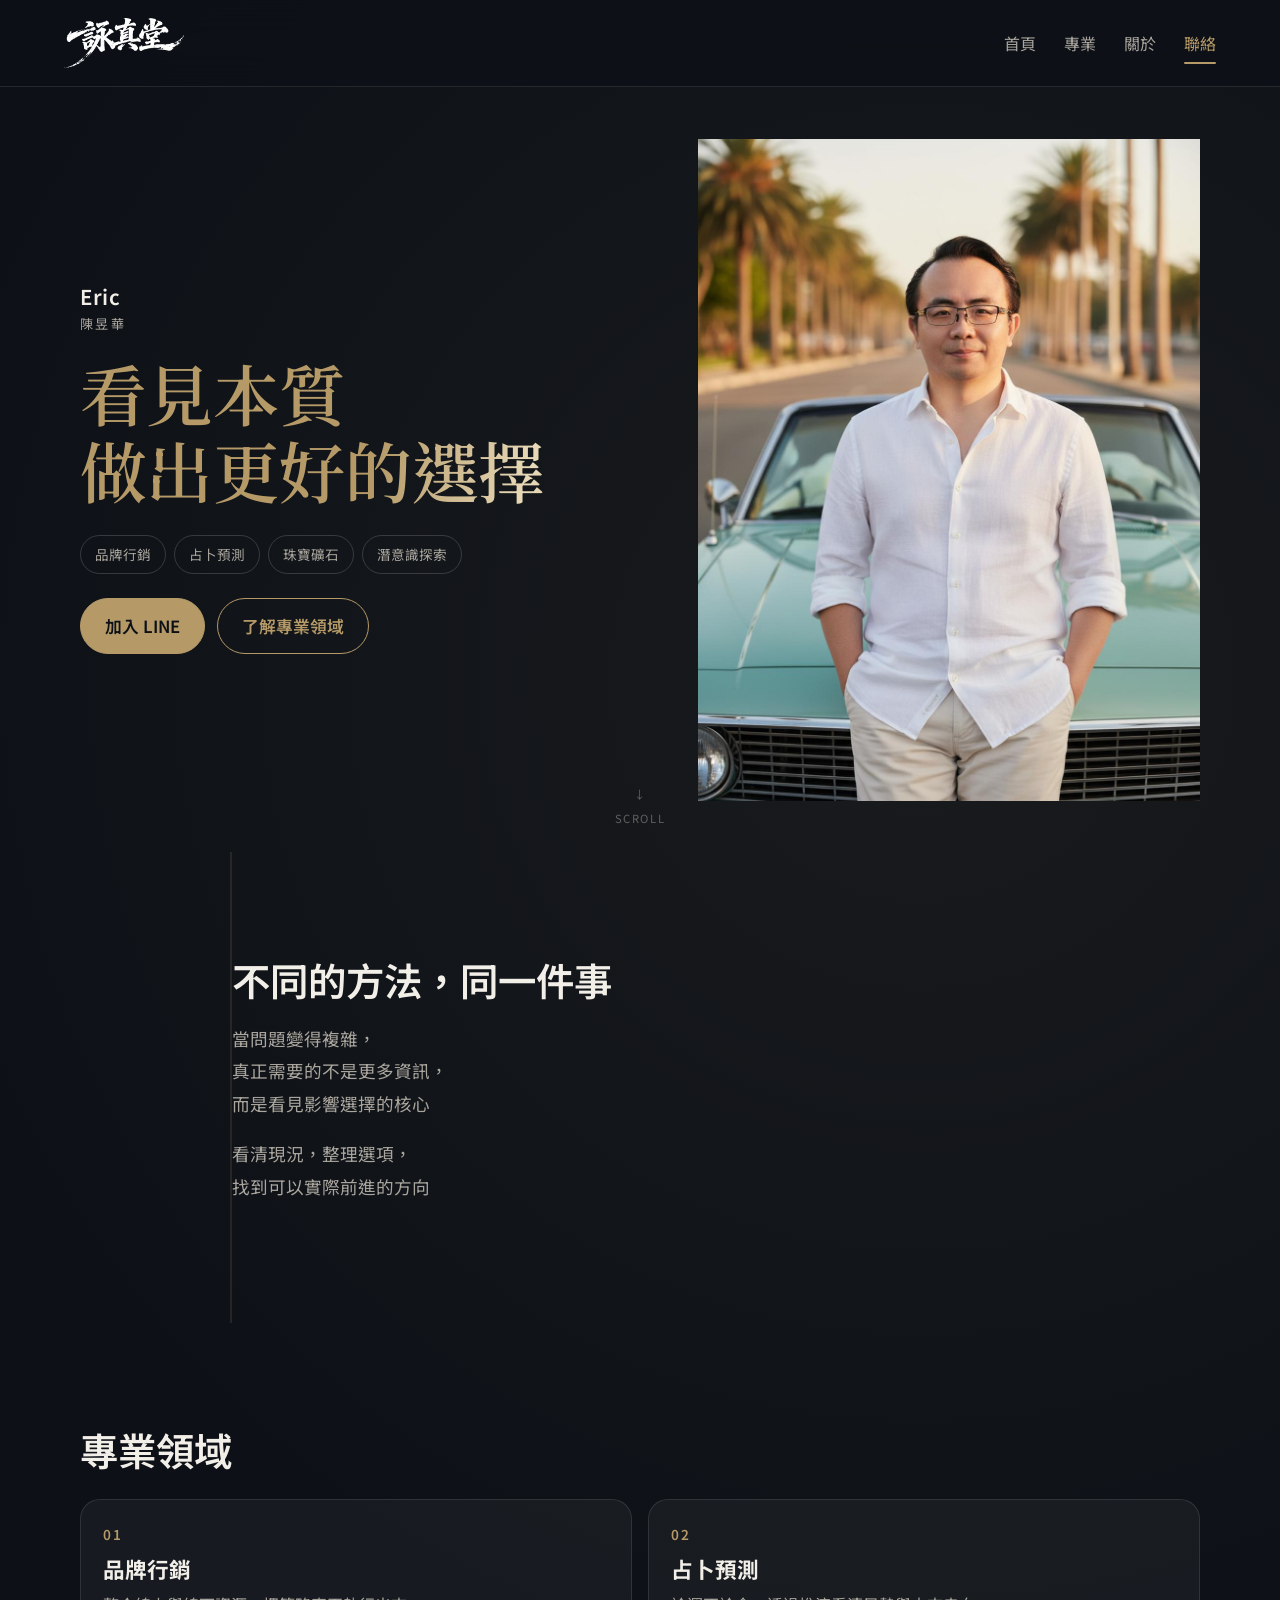
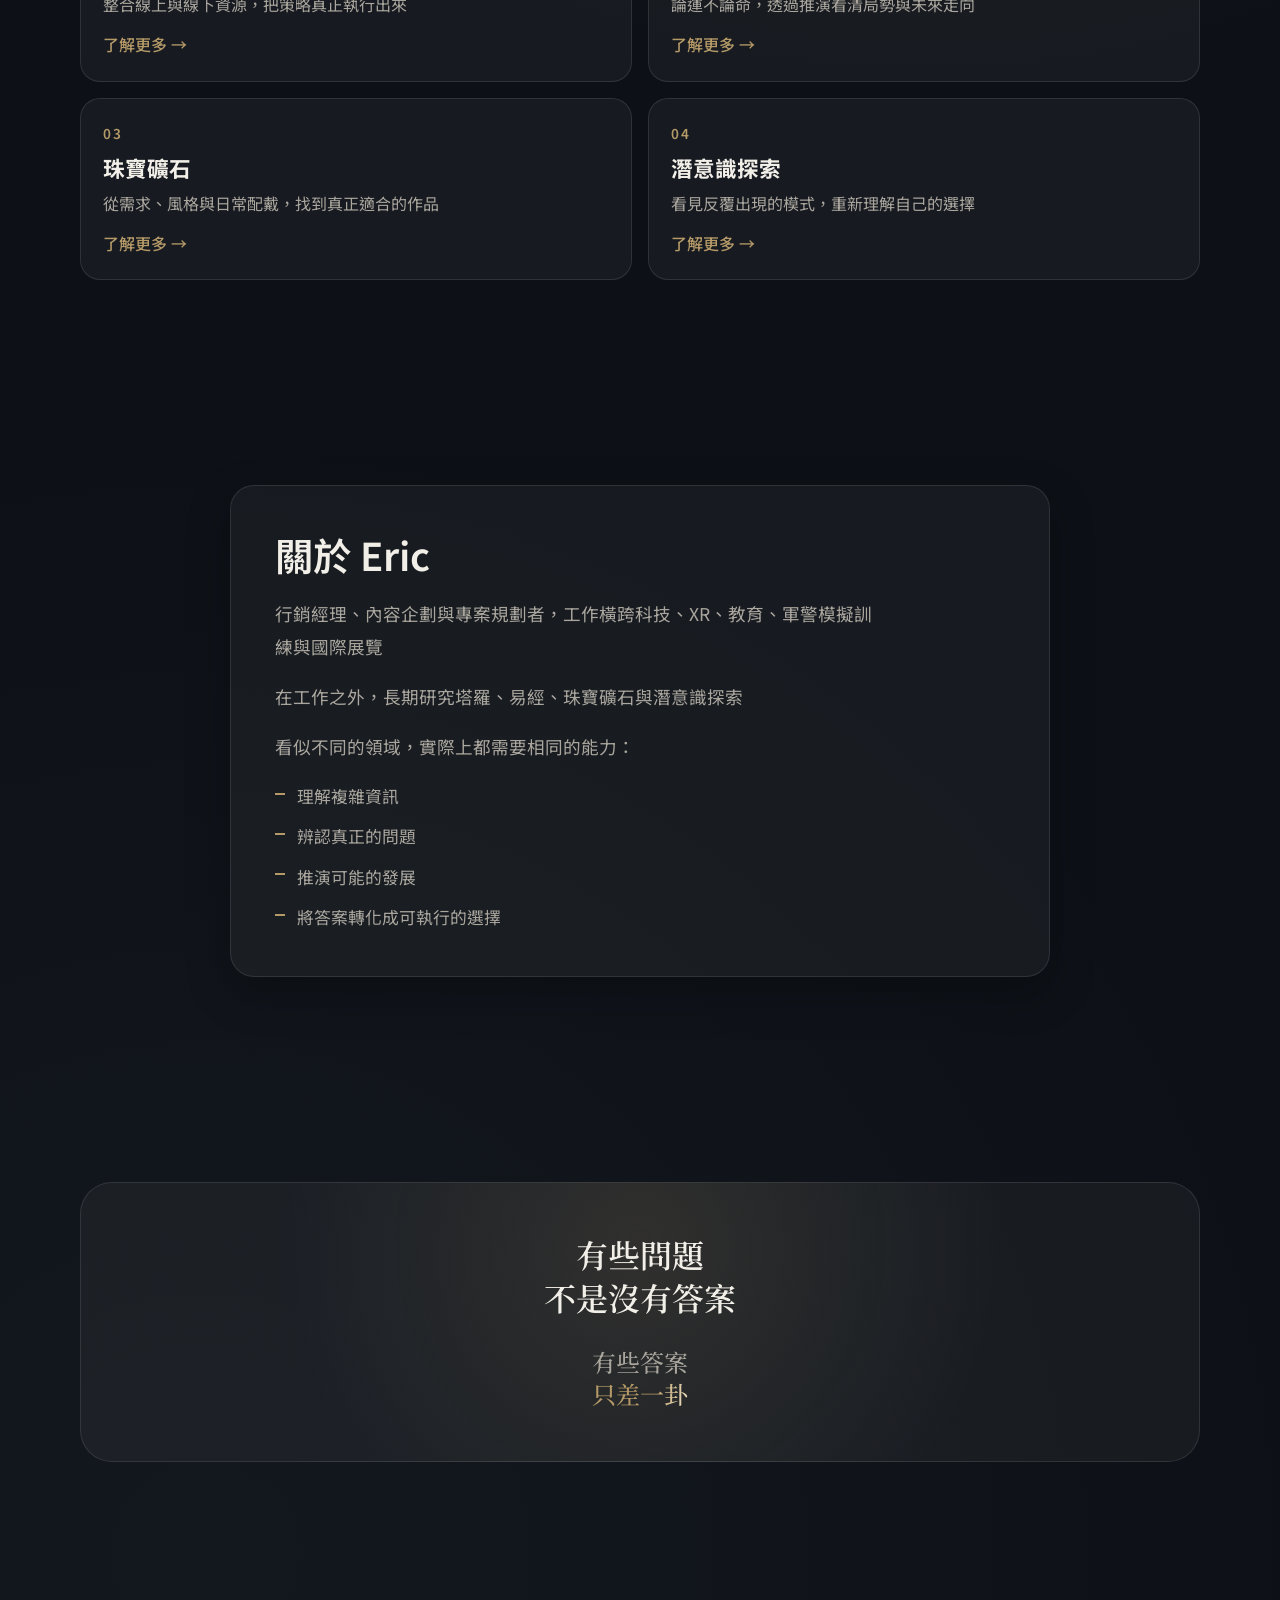
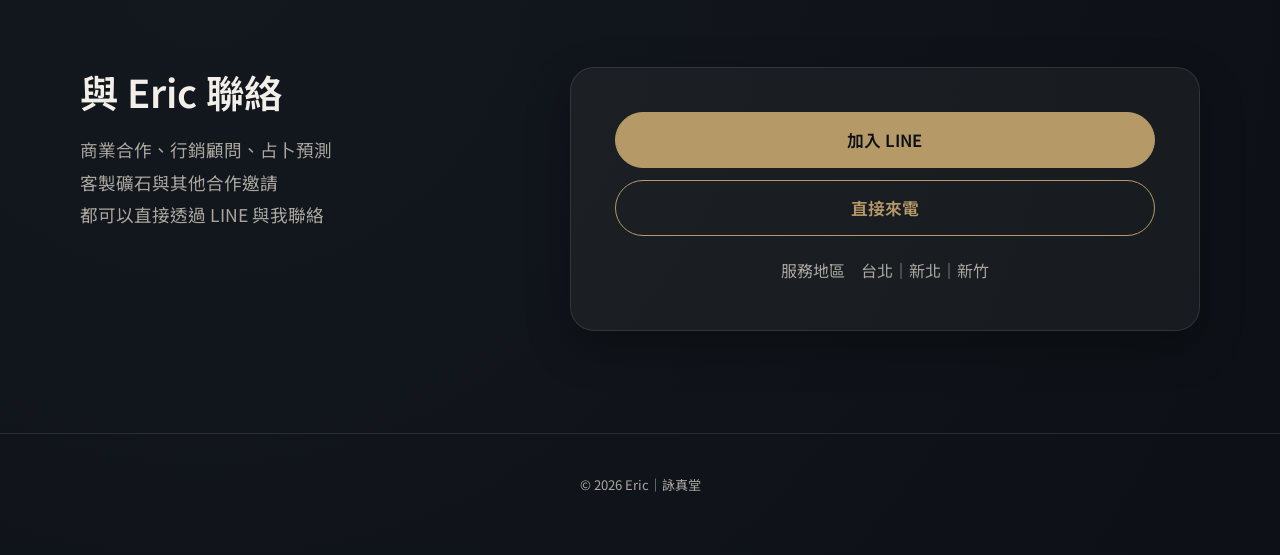
==== commit e4238a5b: "Redesign homepage Hero: invert text hierarchy, de-card photo, add scroll hint Logo enlarged ~26% to " ====
--- a/index.html
+++ b/index.html
@@ -36,14 +36,19 @@
 
   <main id="main">
     <section class="hero section" aria-labelledby="hero-title">
+      <div class="hero-portrait-wrap mobile-portrait" aria-hidden="true">
+        <img src="./Eric形象照.jpg" alt="" class="hero-portrait" width="1024" height="1403" fetchpriority="high">
+      </div>
       <div class="hero-copy reveal">
-        <div class="hero-portrait-wrap mobile-portrait" aria-hidden="true">
-          <img src="./Eric形象照.jpg" alt="" class="hero-portrait" width="1024" height="1403" fetchpriority="high">
+        <h1 id="hero-title" class="hero-name">Eric</h1>
+        <p class="name-zh">陳昱華</p>
+        <h2 class="home-tagline shine-text">看見本質<br>做出更好的選擇</h2>
+        <div class="hero-tags">
+          <span class="hero-tag">品牌行銷</span>
+          <span class="hero-tag">占卜預測</span>
+          <span class="hero-tag">珠寶礦石</span>
+          <span class="hero-tag">潛意識探索</span>
         </div>
-        <h1 id="hero-title" class="shine-text">Eric</h1>
-        <p class="name-zh">陳昱華</p>
-        <h2 class="home-tagline">看見本質<br>做出更好的選擇</h2>
-        <p class="home-description">品牌行銷｜占卜預測｜珠寶礦石｜潛意識探索</p>
         <div class="button-row">
           <a
             href="https://line.me/ti/p/x0qtal5f5A"
@@ -57,11 +62,12 @@
           >了解專業領域</a>
         </div>
       </div>
-      <div class="portrait-stage reveal">
-        <div class="hero-portrait-wrap">
-          <div class="portrait-halo" aria-hidden="true"></div>
-          <img src="./Eric形象照.jpg" alt="Eric 陳昱華形象照" class="hero-portrait" width="1024" height="1403" fetchpriority="high">
-        </div>
+      <div class="hero-portrait-wrap portrait-stage reveal">
+        <img src="./Eric形象照.jpg" alt="Eric 陳昱華形象照" class="hero-portrait" width="1024" height="1403" fetchpriority="high">
+      </div>
+      <div class="scroll-hint" aria-hidden="true">
+        <span class="scroll-arrow">↓</span>
+        <span class="scroll-label">SCROLL</span>
       </div>
     </section>
 
--- a/style.css
+++ b/style.css
@@ -41,7 +41,7 @@
 
 .site-header {
   position: sticky; top: 0; z-index: 5;
-  min-height: 52px;
+  min-height: 60px;
   display: flex; align-items: center; justify-content: space-between;
   padding: max(10px, env(safe-area-inset-top)) 18px 8px;
   backdrop-filter: blur(18px);
@@ -51,9 +51,9 @@
 .brand-lockup { display: flex; align-items: center; }
 .brand-logo {
   display: block;
-  width: clamp(76px, 9vw, 118px);
+  width: clamp(96px, 11vw, 150px);
   height: auto;
-  max-height: 42px;
+  max-height: 54px;
   object-fit: contain;
   animation: logo-reveal 1.1s ease-out both;
 }
@@ -99,26 +99,45 @@
 h2 { font-family: var(--sans); font-weight: 600; font-size: clamp(1.55rem, 5.5vw, 1.85rem); line-height: 1.3; }
 p { color: var(--text-secondary); font-size: 1.05rem; line-height: 1.85; }
 
-.name-zh { font-size: 1.05rem; font-weight: 400; letter-spacing: .16em; color: var(--text-secondary); margin: 6px 0 20px; }
+.hero-name {
+  font-family: var(--sans);
+  font-weight: 600;
+  font-size: clamp(1.05rem, 4vw, 1.25rem);
+  letter-spacing: .03em;
+  line-height: 1;
+  color: var(--text-primary);
+  margin: 0;
+}
+.name-zh { font-size: .82rem; font-weight: 400; letter-spacing: .18em; color: var(--text-secondary); margin: 6px 0 18px; }
 
 .home-tagline {
   font-family: var(--serif);
-  font-size: clamp(1.5rem, 6.2vw, 1.9rem);
+  font-size: clamp(2.3rem, 10.5vw, 3.1rem);
   font-weight: 600;
-  line-height: 1.5;
-  margin: 0 0 12px;
-}
-.home-description { color: var(--accent); letter-spacing: .06em; font-size: 1rem; }
+  line-height: 1.25;
+  letter-spacing: -.01em;
+  margin: 0 0 14px;
+}
 .home-intro { margin-top: 10px; max-width: 32rem; }
 
+.hero-tags { display: flex; flex-wrap: wrap; justify-content: center; gap: 8px; margin: 0 0 8px; }
+.hero-tag {
+  border: 1px solid var(--line-strong);
+  border-radius: 999px;
+  padding: 6px 14px;
+  font-size: .85rem;
+  color: var(--text-secondary);
+}
+
 .hero {
-  min-height: calc(100svh - 52px);
+  position: relative;
+  min-height: 85svh;
   display: flex; flex-direction: column; align-items: center; justify-content: center; text-align: center;
   gap: 10px;
-  padding-block: 16px;
+  padding: 8px 0 84px;
 }
 .hero-copy { display: flex; flex-direction: column; align-items: center; }
-.button-row { display: flex; flex-wrap: wrap; justify-content: center; gap: 12px; margin-top: 22px; }
+.button-row { display: flex; flex-wrap: wrap; justify-content: center; gap: 12px; margin-top: 16px; }
 
 .primary-action, .secondary-action {
   position: relative;
@@ -127,12 +146,32 @@
   border: 1px solid var(--line);
   font: inherit; font-size: 1.05rem; font-weight: 600;
   overflow: hidden;
-  transition: transform .25s ease, border-color .25s ease, background .25s ease;
+  transition: transform .25s ease, border-color .25s ease, background .25s ease, color .25s ease;
 }
 .primary-action:hover, .secondary-action:hover { transform: translateY(-2px); }
 .primary-action:active, .secondary-action:active { transform: scale(.97); }
-.primary-action { background: var(--text-primary); color: var(--bg); border-color: var(--text-primary); }
-.secondary-action { background: var(--surface); color: var(--text-primary); }
+.primary-action { background: var(--accent); color: var(--bg); border-color: var(--accent); }
+.secondary-action { background: transparent; color: var(--accent); border-color: var(--accent); }
+
+.scroll-hint {
+  position: absolute;
+  bottom: 24px;
+  left: 50%;
+  transform: translateX(-50%);
+  display: flex;
+  flex-direction: column;
+  align-items: center;
+  gap: 4px;
+  opacity: .5;
+  font-size: .7rem;
+  letter-spacing: .14em;
+  color: var(--text-secondary);
+}
+.scroll-arrow { animation: scroll-hint-float 2.4s ease-in-out infinite; }
+@keyframes scroll-hint-float {
+  0%, 100% { transform: translateY(0); }
+  50% { transform: translateY(5px); }
+}
 
 .primary-action::after, .secondary-action::after {
   content: "";
@@ -144,18 +183,14 @@
 }
 .primary-action:hover::after, .secondary-action:hover::after { transform: translateX(100%); }
 
-.hero-portrait-wrap {
-  position: relative;
-  width: clamp(148px, 43vw, 205px);
-  aspect-ratio: 4 / 5;
-  margin: 0 auto 14px;
-  border-radius: 24px 24px 14px 14px;
-  overflow: hidden;
-}
-.mobile-portrait { display: block; }
+.hero-portrait-wrap { position: relative; overflow: hidden; }
+.mobile-portrait {
+  width: calc(100% + 40px);
+  margin: -8px -20px 4px;
+  aspect-ratio: 8 / 5;
+}
 .portrait-stage { display: none; }
-.portrait-halo { position: absolute; inset: -20%; border-radius: 50%; background: radial-gradient(circle, var(--accent-soft), transparent 68%); filter: blur(10px); z-index: -1; }
-.hero-portrait { display: block; width: 100%; height: 100%; object-fit: cover; object-position: center top; }
+.hero-portrait { display: block; width: 100%; height: 100%; object-fit: cover; object-position: center 18%; }
 
 .positioning { border-left: 2px solid var(--accent-soft); padding-left: clamp(18px, 4vw, 40px); }
 .positioning h2 { margin-bottom: 18px; }
@@ -259,19 +294,20 @@
 body { padding-bottom: calc(78px + env(safe-area-inset-bottom)); }
 
 @media (max-height: 700px) {
-  .hero-portrait-wrap { width: clamp(128px, 34vw, 168px); margin-bottom: 10px; }
-  .home-description { display: none; }
-  h1 { font-size: clamp(2.05rem, 10vw, 2.6rem); }
-  .home-tagline { font-size: clamp(1.3rem, 5.5vw, 1.55rem); }
+  .mobile-portrait { aspect-ratio: 16 / 9; }
+  .hero-tags { display: none; }
+  .scroll-hint { display: none; }
+  .hero-name { font-size: clamp(.95rem, 4vw, 1.1rem); }
+  .home-tagline { font-size: clamp(1.9rem, 9vw, 2.3rem); }
   .button-row { margin-top: 14px; }
 }
 
 @media (min-width: 768px) {
   .site-header {
-    min-height: 68px;
+    min-height: 76px;
     padding: 18px clamp(28px, 5vw, 64px);
   }
-  .brand-logo { width: clamp(96px, 8vw, 118px); }
+  .brand-logo { width: clamp(120px, 9vw, 150px); }
   .site-nav { display: flex; }
   .bottom-nav { display: none; }
   body { padding-bottom: 0; }
@@ -281,20 +317,22 @@
   h1 { font-size: clamp(3.5rem, 6vw, 5.8rem); }
   h2 { font-size: clamp(1.9rem, 3vw, 2.6rem); }
   p { font-size: 1.1rem; line-height: 1.85; }
-  .home-tagline { font-size: clamp(1.8rem, 2.6vw, 2.6rem); }
+  .hero-name { font-size: clamp(1.15rem, 1.6vw, 1.4rem); }
+  .home-tagline { font-size: clamp(3.1rem, 5.2vw, 5.2rem); line-height: 1.15; margin-bottom: 28px; }
+  .hero-tags { justify-content: flex-start; }
 
   .hero {
-    min-height: calc(100svh - 68px);
-    display: grid; grid-template-columns: 1.05fr .95fr; align-items: center;
+    height: 85svh;
+    min-height: 85svh;
+    display: grid; grid-template-columns: 1.05fr .95fr; grid-template-rows: minmax(0, 1fr); align-items: stretch;
     gap: clamp(32px, 5vw, 64px);
     text-align: left;
-    padding-block: clamp(40px, 6vw, 80px);
+    padding-block: clamp(28px, 4vw, 56px);
   }
-  .hero-copy { align-items: flex-start; }
+  .hero-copy { align-items: flex-start; justify-content: center; }
   .button-row { justify-content: flex-start; }
   .mobile-portrait { display: none; }
-  .portrait-stage { display: grid; place-items: center; }
-  .hero-portrait-wrap { width: clamp(280px, 28vw, 410px); aspect-ratio: 4 / 5.2; margin: 0; border-radius: 32px 32px 18px 18px; }
+  .portrait-stage { display: block; }
 
   .service-list { grid-template-columns: repeat(2, 1fr); }
 
@@ -555,9 +593,7 @@
   padding: 24px;
   margin-top: 24px;
   overflow: hidden;
-  transition: transform .5s ease;
-}
-.service-page .image-placeholder:hover { transform: scale(1.015); }
+}
 .service-page .image-placeholder.ratio-4-3 { aspect-ratio: 4 / 3; }
 .service-page .image-placeholder.ratio-1-1 { aspect-ratio: 1 / 1; }
 .service-page .image-placeholder.ratio-4-5 { aspect-ratio: 4 / 5; }
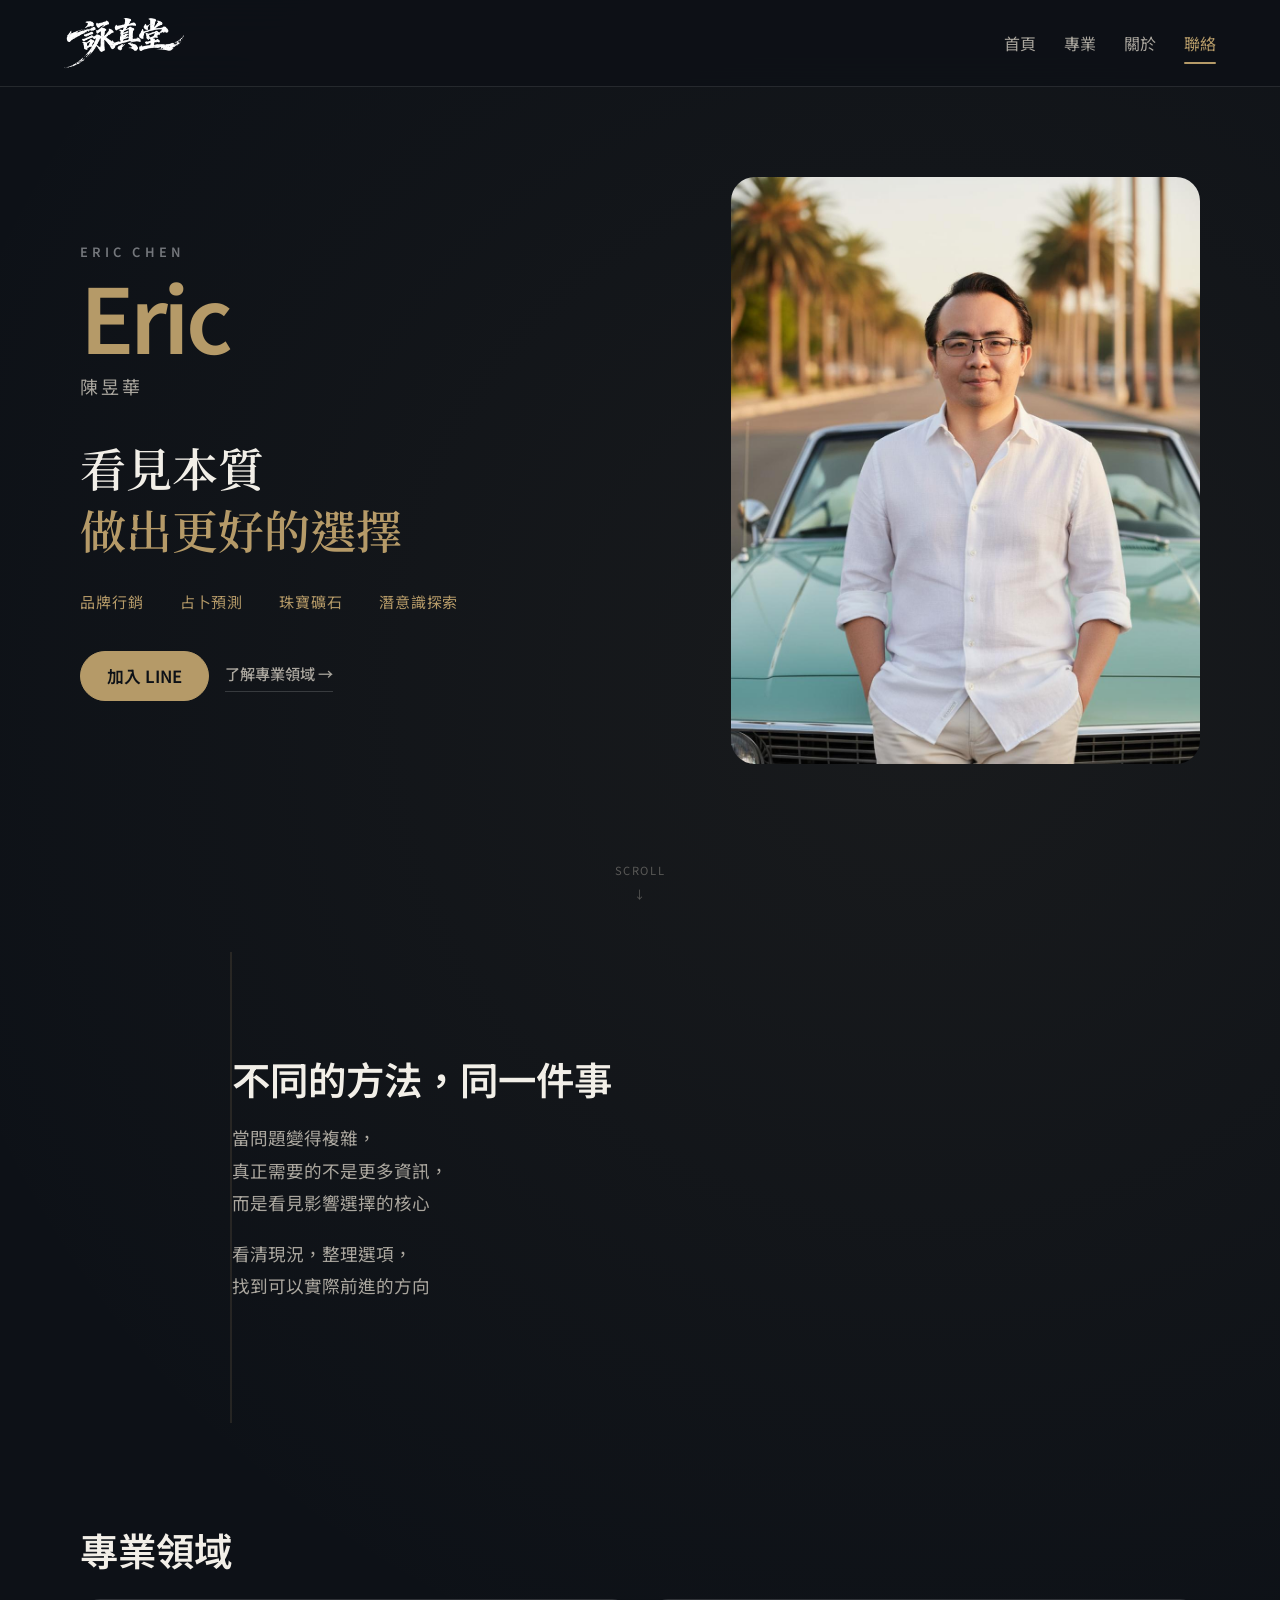
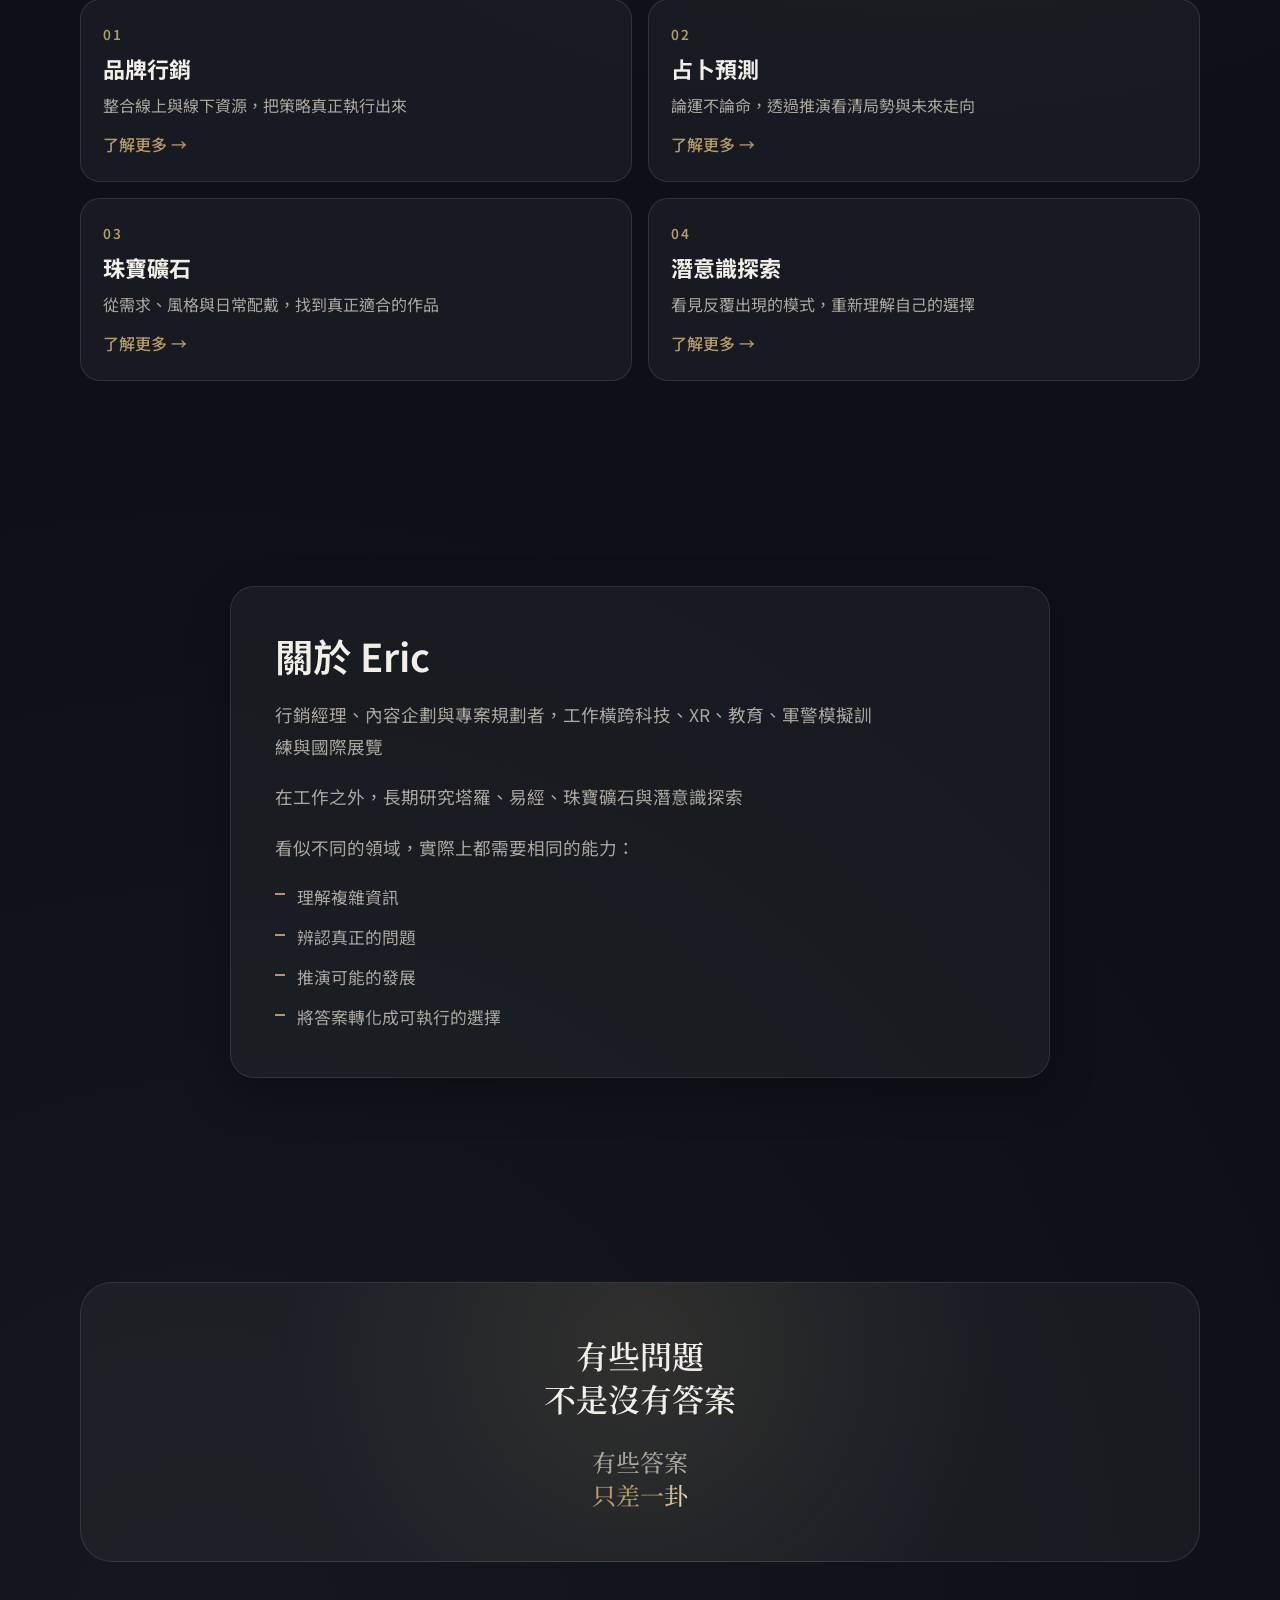
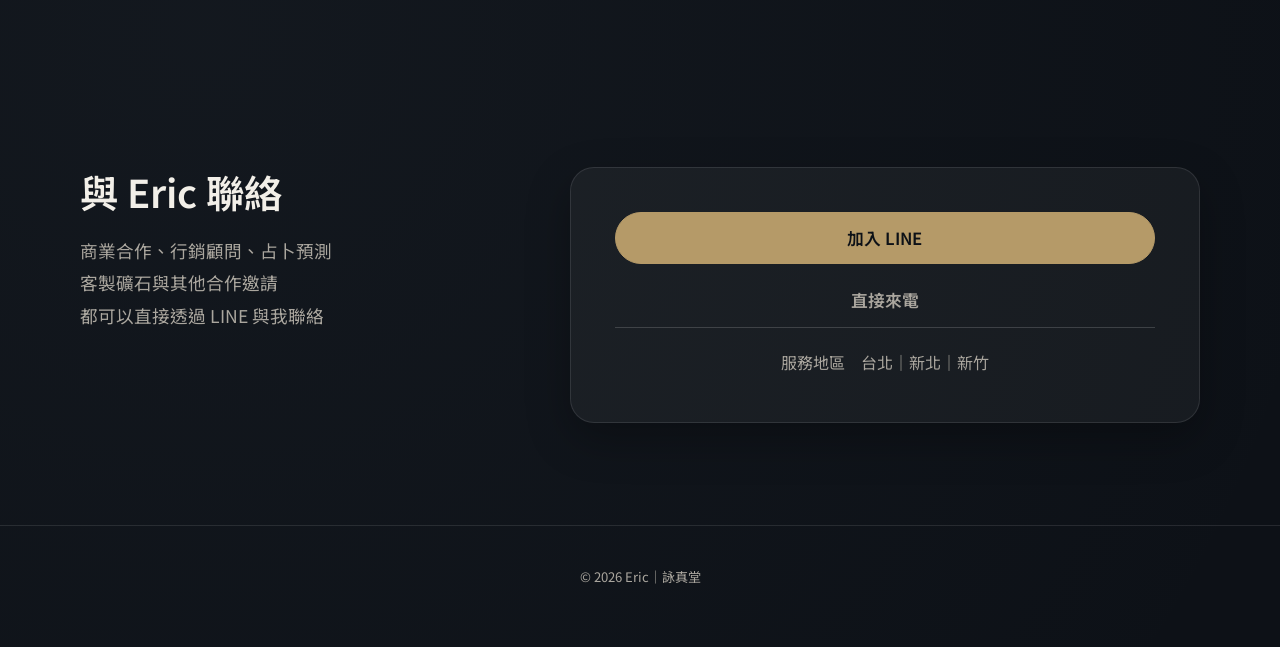
==== commit 4f394370: "Rework homepage Hero: Eric as primary visual, plain-text fields, taller layout Eric is now the large" ====
--- a/index.html
+++ b/index.html
@@ -4,7 +4,7 @@
   <meta charset="utf-8">
   <meta name="viewport" content="width=device-width, initial-scale=1, viewport-fit=cover">
   <title>Eric Chen｜詠真堂</title>
-  <meta name="description" content="Eric 的個人品牌入口，整合品牌行銷顧問、占卜預測、珠寶礦石與潛意識探索。">
+  <meta name="description" content="Eric 的個人品牌入口，整合品牌行銷顧問、占卜預測、珠寶礦石與潛意識探索">
   <link rel="canonical" href="https://ericinsocial.github.io/Eric/">
   <meta property="og:type" content="website">
   <meta property="og:title" content="Eric Chen｜詠真堂">
@@ -36,18 +36,16 @@
 
   <main id="main">
     <section class="hero section" aria-labelledby="hero-title">
-      <div class="hero-portrait-wrap mobile-portrait" aria-hidden="true">
-        <img src="./Eric形象照.jpg" alt="" class="hero-portrait" width="1024" height="1403" fetchpriority="high">
-      </div>
       <div class="hero-copy reveal">
+        <p class="hero-eyebrow">ERIC CHEN</p>
         <h1 id="hero-title" class="hero-name">Eric</h1>
         <p class="name-zh">陳昱華</p>
-        <h2 class="home-tagline shine-text">看見本質<br>做出更好的選擇</h2>
-        <div class="hero-tags">
-          <span class="hero-tag">品牌行銷</span>
-          <span class="hero-tag">占卜預測</span>
-          <span class="hero-tag">珠寶礦石</span>
-          <span class="hero-tag">潛意識探索</span>
+        <h2 class="home-tagline">看見本質<span>做出更好的選擇</span></h2>
+        <div class="hero-fields">
+          <span>品牌行銷</span>
+          <span>占卜預測</span>
+          <span>珠寶礦石</span>
+          <span>潛意識探索</span>
         </div>
         <div class="button-row">
           <a
@@ -59,16 +57,16 @@
           <a
             href="#services"
             class="secondary-action"
-          >了解專業領域</a>
+          >了解專業領域 →</a>
         </div>
       </div>
-      <div class="hero-portrait-wrap portrait-stage reveal">
+      <div class="hero-visual reveal">
         <img src="./Eric形象照.jpg" alt="Eric 陳昱華形象照" class="hero-portrait" width="1024" height="1403" fetchpriority="high">
       </div>
-      <div class="scroll-hint" aria-hidden="true">
-        <span class="scroll-arrow">↓</span>
-        <span class="scroll-label">SCROLL</span>
-      </div>
+      <a class="scroll-hint" href="#positioning" aria-label="向下瀏覽">
+        <span>SCROLL</span>
+        <span>↓</span>
+      </a>
     </section>
 
     <section class="positioning section narrow reveal" id="positioning" aria-labelledby="positioning-title">
--- a/style.css
+++ b/style.css
@@ -51,9 +51,9 @@
 .brand-lockup { display: flex; align-items: center; }
 .brand-logo {
   display: block;
-  width: clamp(96px, 11vw, 150px);
+  width: clamp(120px, 24vw, 140px);
   height: auto;
-  max-height: 54px;
+  max-height: 60px;
   object-fit: contain;
   animation: logo-reveal 1.1s ease-out both;
 }
@@ -99,81 +99,109 @@
 h2 { font-family: var(--sans); font-weight: 600; font-size: clamp(1.55rem, 5.5vw, 1.85rem); line-height: 1.3; }
 p { color: var(--text-secondary); font-size: 1.05rem; line-height: 1.85; }
 
+.hero-eyebrow {
+  font-size: .75rem;
+  font-weight: 600;
+  letter-spacing: .32em;
+  text-transform: uppercase;
+  color: var(--text-muted);
+  margin: 0 0 10px;
+}
+
 .hero-name {
   font-family: var(--sans);
   font-weight: 600;
-  font-size: clamp(1.05rem, 4vw, 1.25rem);
-  letter-spacing: .03em;
-  line-height: 1;
-  color: var(--text-primary);
+  font-size: clamp(64px, 18vw, 96px);
+  line-height: .95;
+  letter-spacing: -.05em;
+  color: var(--accent);
   margin: 0;
 }
-.name-zh { font-size: .82rem; font-weight: 400; letter-spacing: .18em; color: var(--text-secondary); margin: 6px 0 18px; }
+.name-zh { font-size: clamp(16px, 4vw, 18px); font-weight: 400; letter-spacing: .18em; color: var(--text-secondary); margin: 10px 0 28px; }
 
 .home-tagline {
   font-family: var(--serif);
-  font-size: clamp(2.3rem, 10.5vw, 3.1rem);
+  font-size: clamp(34px, 9vw, 52px);
   font-weight: 600;
-  line-height: 1.25;
-  letter-spacing: -.01em;
-  margin: 0 0 14px;
-}
+  line-height: 1.35;
+  color: var(--text-primary);
+  margin: 0 0 20px;
+}
+.home-tagline span { display: block; color: var(--accent); }
 .home-intro { margin-top: 10px; max-width: 32rem; }
 
-.hero-tags { display: flex; flex-wrap: wrap; justify-content: center; gap: 8px; margin: 0 0 8px; }
-.hero-tag {
-  border: 1px solid var(--line-strong);
-  border-radius: 999px;
-  padding: 6px 14px;
-  font-size: .85rem;
-  color: var(--text-secondary);
+.hero-fields {
+  display: grid;
+  grid-template-columns: repeat(2, auto);
+  justify-content: start;
+  gap: 10px 28px;
+  margin: 0 0 28px;
+}
+.hero-fields span {
+  font-size: 15px;
+  color: var(--accent);
+  letter-spacing: .06em;
 }
 
 .hero {
   position: relative;
-  min-height: 85svh;
-  display: flex; flex-direction: column; align-items: center; justify-content: center; text-align: center;
-  gap: 10px;
-  padding: 8px 0 84px;
-}
-.hero-copy { display: flex; flex-direction: column; align-items: center; }
-.button-row { display: flex; flex-wrap: wrap; justify-content: center; gap: 12px; margin-top: 16px; }
+  display: flex; flex-direction: column; align-items: flex-start; text-align: left;
+  min-height: auto;
+  padding: 48px 0 96px;
+}
+.hero-copy { display: flex; flex-direction: column; align-items: flex-start; width: 100%; }
+.button-row { display: flex; flex-wrap: wrap; align-items: center; gap: 16px; margin-top: 4px; }
 
 .primary-action, .secondary-action {
   position: relative;
   display: inline-flex; align-items: center; justify-content: center;
-  min-height: 48px; padding: 12px 24px; border-radius: 999px;
-  border: 1px solid var(--line);
-  font: inherit; font-size: 1.05rem; font-weight: 600;
+  font: inherit; font-weight: 600;
   overflow: hidden;
   transition: transform .25s ease, border-color .25s ease, background .25s ease, color .25s ease;
 }
 .primary-action:hover, .secondary-action:hover { transform: translateY(-2px); }
 .primary-action:active, .secondary-action:active { transform: scale(.97); }
-.primary-action { background: var(--accent); color: var(--bg); border-color: var(--accent); }
-.secondary-action { background: transparent; color: var(--accent); border-color: var(--accent); }
+.primary-action {
+  min-height: 50px;
+  padding: 0 26px;
+  border-radius: 999px;
+  background: var(--accent);
+  color: var(--bg);
+  border: 1px solid var(--accent);
+  font-size: 1.05rem;
+}
+.secondary-action {
+  min-height: auto;
+  padding: 0 0 3px;
+  border: none;
+  border-bottom: 1px solid var(--line-strong);
+  border-radius: 0;
+  background: transparent;
+  color: var(--text-secondary);
+  font-size: .95rem;
+  font-weight: 500;
+}
+.secondary-action:hover { border-color: var(--accent); color: var(--accent); }
 
 .scroll-hint {
-  position: absolute;
-  bottom: 24px;
-  left: 50%;
-  transform: translateX(-50%);
+  align-self: center;
   display: flex;
   flex-direction: column;
   align-items: center;
   gap: 4px;
-  opacity: .5;
+  margin-top: 0;
+  opacity: .45;
   font-size: .7rem;
   letter-spacing: .14em;
   color: var(--text-secondary);
 }
-.scroll-arrow { animation: scroll-hint-float 2.4s ease-in-out infinite; }
+.scroll-hint span:last-child { animation: scroll-hint-float 2.4s ease-in-out infinite; }
 @keyframes scroll-hint-float {
   0%, 100% { transform: translateY(0); }
   50% { transform: translateY(5px); }
 }
 
-.primary-action::after, .secondary-action::after {
+.primary-action::after {
   content: "";
   position: absolute; inset: 0;
   background: linear-gradient(120deg, transparent 40%, rgba(255, 255, 255, .25) 50%, transparent 60%);
@@ -181,16 +209,18 @@
   transition: transform .6s ease;
   pointer-events: none;
 }
-.primary-action:hover::after, .secondary-action:hover::after { transform: translateX(100%); }
-
-.hero-portrait-wrap { position: relative; overflow: hidden; }
-.mobile-portrait {
-  width: calc(100% + 40px);
-  margin: -8px -20px 4px;
-  aspect-ratio: 8 / 5;
-}
-.portrait-stage { display: none; }
-.hero-portrait { display: block; width: 100%; height: 100%; object-fit: cover; object-position: center 18%; }
+.primary-action:hover::after { transform: translateX(100%); }
+
+.hero-visual { width: calc(100% - 32px); max-width: 520px; margin: 36px 0 60px; }
+.hero-portrait {
+  display: block;
+  width: 100%;
+  height: auto;
+  aspect-ratio: 4 / 5;
+  object-fit: cover;
+  object-position: center top;
+  border-radius: 24px;
+}
 
 .positioning { border-left: 2px solid var(--accent-soft); padding-left: clamp(18px, 4vw, 40px); }
 .positioning h2 { margin-bottom: 18px; }
@@ -215,7 +245,7 @@
   background: var(--surface-hover);
 }
 .service-index { margin: 0; font-size: .85rem; letter-spacing: .14em; color: var(--accent); font-weight: 600; }
-.service-title { font-size: 1.35rem; font-weight: 700; line-height: 1.25; color: var(--text-primary); }
+.service-title { font-size: 22px; font-weight: 700; line-height: 1.25; color: var(--text-primary); }
 .service-preview { margin: 0; font-size: 1rem; }
 .service-more-link {
   display: inline-block;
@@ -278,29 +308,20 @@
 .reveal.visible { opacity: 1; transform: none; }
 
 .bottom-nav {
-  position: fixed; left: 14px; right: 14px; bottom: calc(12px + env(safe-area-inset-bottom)); z-index: 6;
-  min-height: 54px;
+  position: fixed; left: 14px; right: 14px; bottom: calc(10px + env(safe-area-inset-bottom)); z-index: 6;
+  min-height: 48px;
   display: grid; grid-template-columns: repeat(4, 1fr); gap: 4px;
   padding: 6px;
   border: 1px solid var(--line);
   border-radius: 999px;
-  background: rgba(13, 17, 23, 0.88);
+  background: rgba(13, 17, 23, .82);
   backdrop-filter: blur(18px);
   box-shadow: 0 10px 32px rgba(0, 0, 0, 0.3);
 }
-.bottom-nav a { display: grid; place-items: center; color: var(--text-secondary); font-size: .85rem; border-radius: 999px; padding: 8px 0; }
+.bottom-nav a { display: grid; place-items: center; color: var(--text-secondary); font-size: 14px; border-radius: 999px; padding: 8px 0; }
 .bottom-nav a:hover { color: var(--text-primary); background: var(--surface-hover); }
 
-body { padding-bottom: calc(78px + env(safe-area-inset-bottom)); }
-
-@media (max-height: 700px) {
-  .mobile-portrait { aspect-ratio: 16 / 9; }
-  .hero-tags { display: none; }
-  .scroll-hint { display: none; }
-  .hero-name { font-size: clamp(.95rem, 4vw, 1.1rem); }
-  .home-tagline { font-size: clamp(1.9rem, 9vw, 2.3rem); }
-  .button-row { margin-top: 14px; }
-}
+body { padding-bottom: calc(64px + env(safe-area-inset-bottom)); }
 
 @media (min-width: 768px) {
   .site-header {
@@ -317,22 +338,25 @@
   h1 { font-size: clamp(3.5rem, 6vw, 5.8rem); }
   h2 { font-size: clamp(1.9rem, 3vw, 2.6rem); }
   p { font-size: 1.1rem; line-height: 1.85; }
-  .hero-name { font-size: clamp(1.15rem, 1.6vw, 1.4rem); }
-  .home-tagline { font-size: clamp(3.1rem, 5.2vw, 5.2rem); line-height: 1.15; margin-bottom: 28px; }
-  .hero-tags { justify-content: flex-start; }
+  .hero-eyebrow { font-size: .8rem; }
+  .hero-name { font-size: clamp(88px, 7vw, 140px); }
+  .name-zh { font-size: 18px; margin: 12px 0 32px; }
+  .home-tagline { font-size: clamp(40px, 3.6vw, 60px); margin-bottom: 28px; }
+  .hero-fields { grid-template-columns: repeat(4, auto); gap: 10px 36px; margin-bottom: 32px; }
 
   .hero {
-    height: 85svh;
-    min-height: 85svh;
-    display: grid; grid-template-columns: 1.05fr .95fr; grid-template-rows: minmax(0, 1fr); align-items: stretch;
+    min-height: auto;
+    display: grid;
+    grid-template-columns: 1.25fr 1fr;
+    align-items: center;
+    text-align: left;
+    padding: clamp(56px, 7vw, 96px) 0 48px;
     gap: clamp(32px, 5vw, 64px);
-    text-align: left;
-    padding-block: clamp(28px, 4vw, 56px);
   }
-  .hero-copy { align-items: flex-start; justify-content: center; }
+  .hero-copy { align-items: flex-start; }
   .button-row { justify-content: flex-start; }
-  .mobile-portrait { display: none; }
-  .portrait-stage { display: block; }
+  .hero-visual { width: 100%; max-width: none; margin: 0; }
+  .scroll-hint { grid-column: 1 / -1; margin-top: 32px; }
 
   .service-list { grid-template-columns: repeat(2, 1fr); }
 
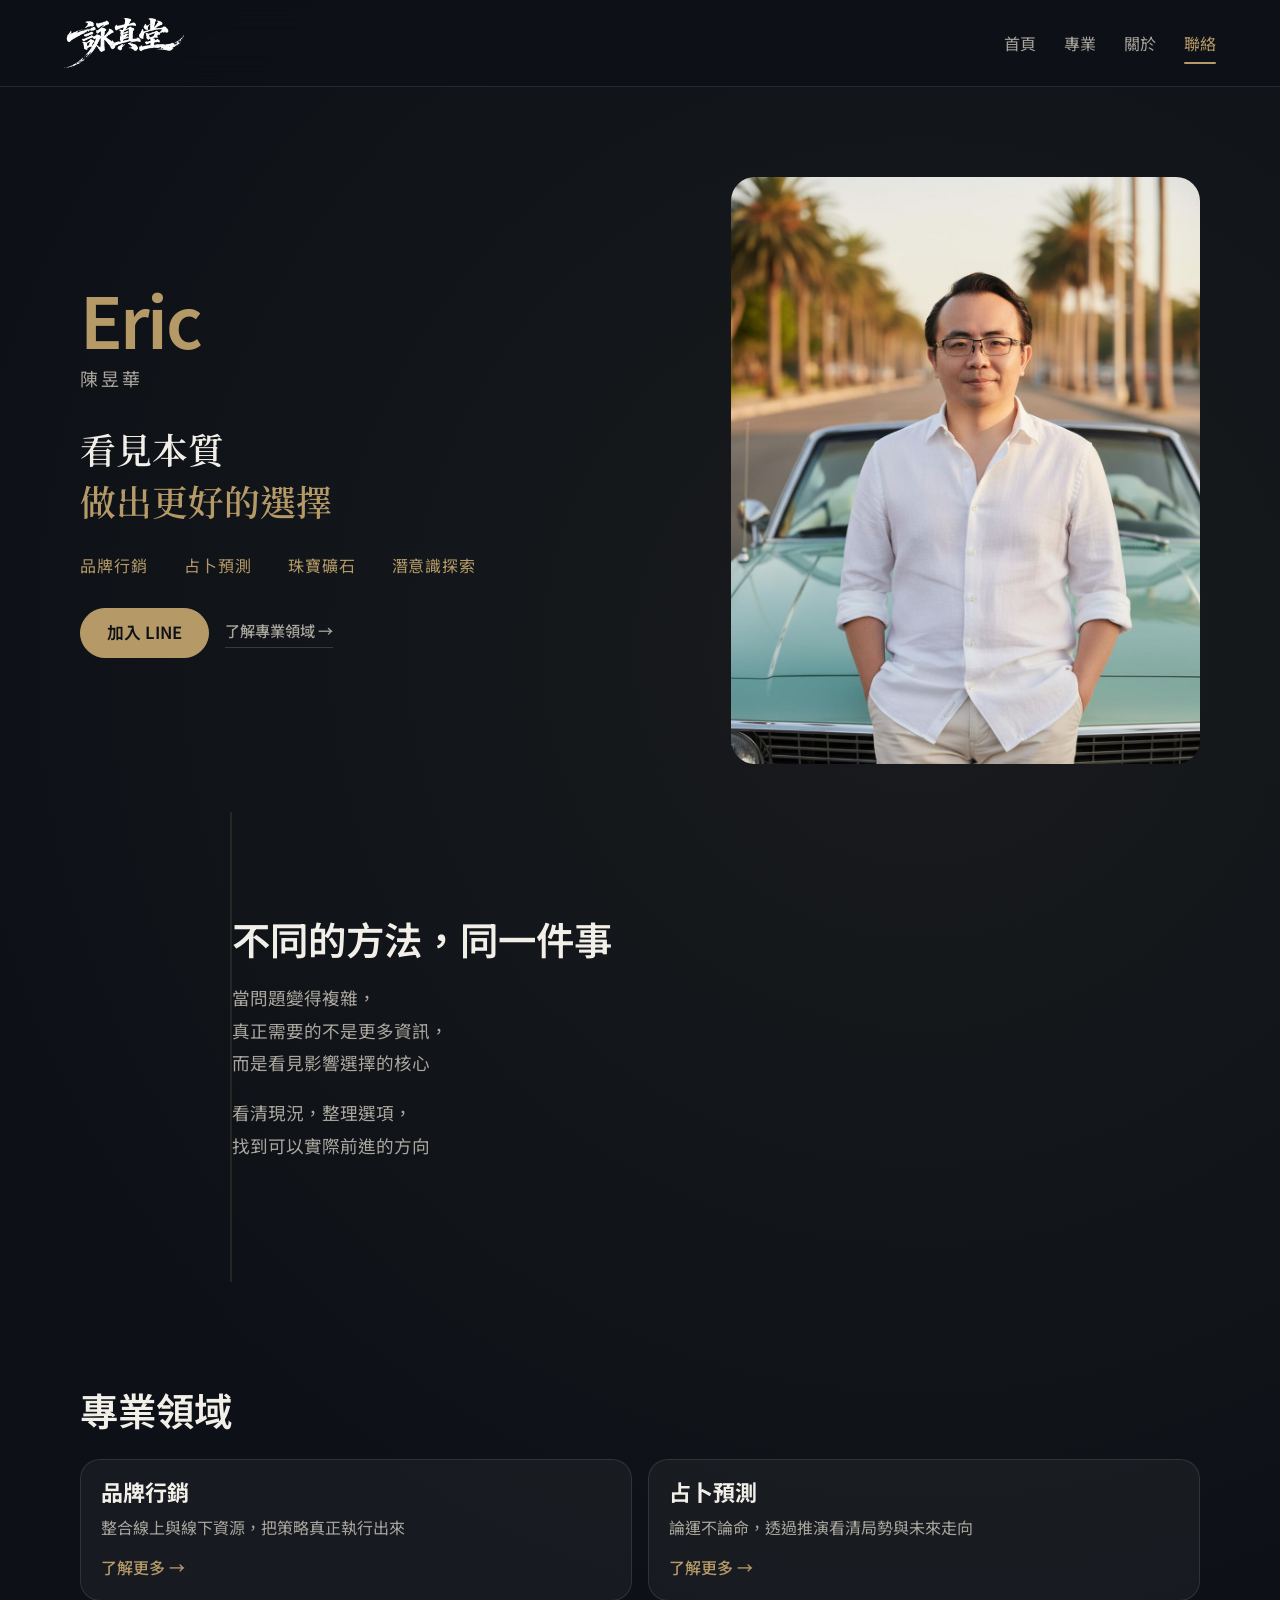
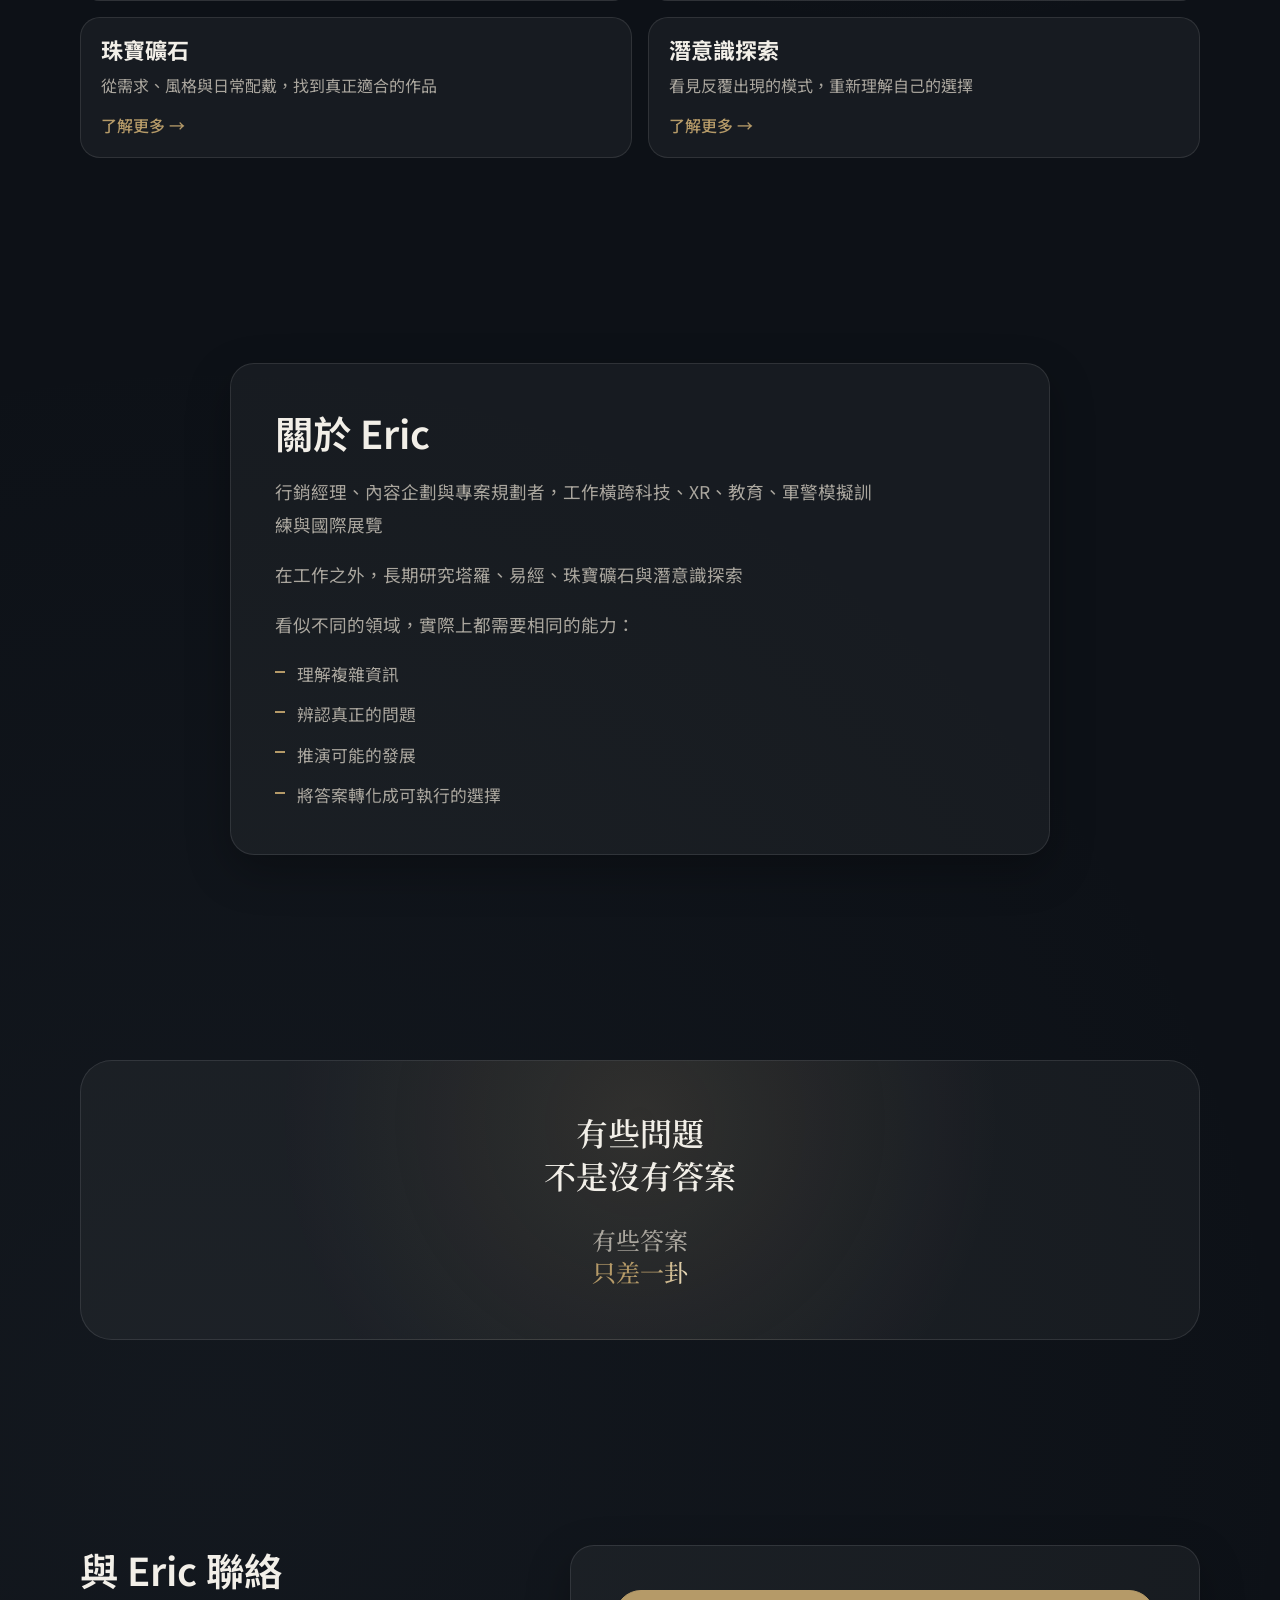
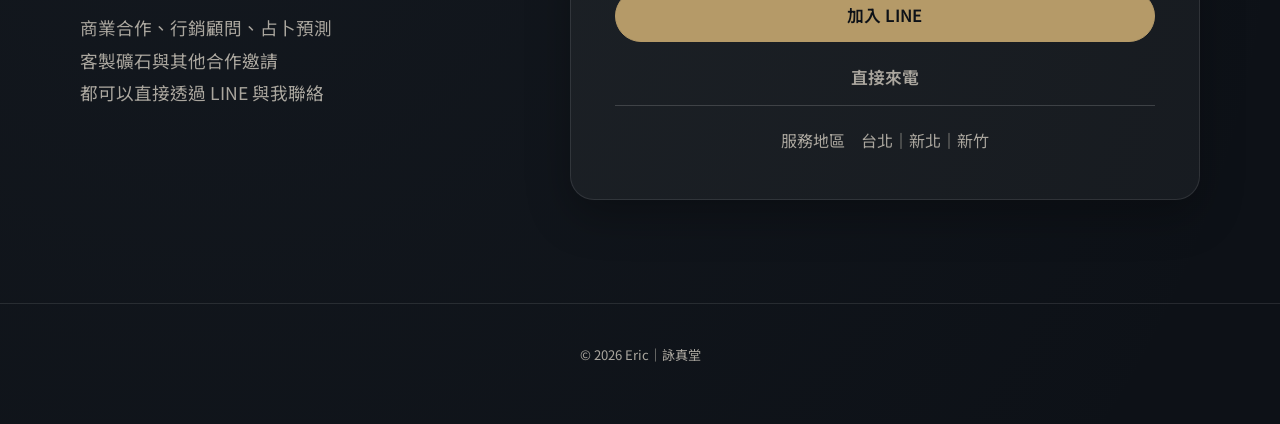
==== commit ad0965ca: "Compact the homepage Hero back down: photo card up top, Eric right-sized Reverts the previous round'" ====
--- a/index.html
+++ b/index.html
@@ -36,8 +36,10 @@
 
   <main id="main">
     <section class="hero section" aria-labelledby="hero-title">
+      <div class="hero-visual reveal">
+        <img src="./Eric形象照.jpg" alt="Eric 陳昱華形象照" class="hero-portrait" width="1024" height="1403" fetchpriority="high">
+      </div>
       <div class="hero-copy reveal">
-        <p class="hero-eyebrow">ERIC CHEN</p>
         <h1 id="hero-title" class="hero-name">Eric</h1>
         <p class="name-zh">陳昱華</p>
         <h2 class="home-tagline">看見本質<span>做出更好的選擇</span></h2>
@@ -60,13 +62,6 @@
           >了解專業領域 →</a>
         </div>
       </div>
-      <div class="hero-visual reveal">
-        <img src="./Eric形象照.jpg" alt="Eric 陳昱華形象照" class="hero-portrait" width="1024" height="1403" fetchpriority="high">
-      </div>
-      <a class="scroll-hint" href="#positioning" aria-label="向下瀏覽">
-        <span>SCROLL</span>
-        <span>↓</span>
-      </a>
     </section>
 
     <section class="positioning section narrow reveal" id="positioning" aria-labelledby="positioning-title">
--- a/style.css
+++ b/style.css
@@ -99,33 +99,24 @@
 h2 { font-family: var(--sans); font-weight: 600; font-size: clamp(1.55rem, 5.5vw, 1.85rem); line-height: 1.3; }
 p { color: var(--text-secondary); font-size: 1.05rem; line-height: 1.85; }
 
-.hero-eyebrow {
-  font-size: .75rem;
-  font-weight: 600;
-  letter-spacing: .32em;
-  text-transform: uppercase;
-  color: var(--text-muted);
-  margin: 0 0 10px;
-}
-
 .hero-name {
   font-family: var(--sans);
   font-weight: 600;
-  font-size: clamp(64px, 18vw, 96px);
-  line-height: .95;
-  letter-spacing: -.05em;
+  font-size: clamp(48px, 13vw, 68px);
+  line-height: 1;
+  letter-spacing: -.04em;
   color: var(--accent);
   margin: 0;
 }
-.name-zh { font-size: clamp(16px, 4vw, 18px); font-weight: 400; letter-spacing: .18em; color: var(--text-secondary); margin: 10px 0 28px; }
+.name-zh { font-size: 16px; font-weight: 400; letter-spacing: .18em; color: var(--text-secondary); margin: 8px 0 0; }
 
 .home-tagline {
   font-family: var(--serif);
-  font-size: clamp(34px, 9vw, 52px);
+  font-size: clamp(30px, 8vw, 42px);
   font-weight: 600;
-  line-height: 1.35;
+  line-height: 1.45;
   color: var(--text-primary);
-  margin: 0 0 20px;
+  margin: 28px 0 24px;
 }
 .home-tagline span { display: block; color: var(--accent); }
 .home-intro { margin-top: 10px; max-width: 32rem; }
@@ -138,7 +129,7 @@
   margin: 0 0 28px;
 }
 .hero-fields span {
-  font-size: 15px;
+  font-size: 16px;
   color: var(--accent);
   letter-spacing: .06em;
 }
@@ -147,10 +138,10 @@
   position: relative;
   display: flex; flex-direction: column; align-items: flex-start; text-align: left;
   min-height: auto;
-  padding: 48px 0 96px;
+  padding: 28px 0 48px;
 }
 .hero-copy { display: flex; flex-direction: column; align-items: flex-start; width: 100%; }
-.button-row { display: flex; flex-wrap: wrap; align-items: center; gap: 16px; margin-top: 4px; }
+.button-row { display: flex; flex-wrap: wrap; align-items: center; gap: 16px; margin-top: 0; }
 
 .primary-action, .secondary-action {
   position: relative;
@@ -183,24 +174,6 @@
 }
 .secondary-action:hover { border-color: var(--accent); color: var(--accent); }
 
-.scroll-hint {
-  align-self: center;
-  display: flex;
-  flex-direction: column;
-  align-items: center;
-  gap: 4px;
-  margin-top: 0;
-  opacity: .45;
-  font-size: .7rem;
-  letter-spacing: .14em;
-  color: var(--text-secondary);
-}
-.scroll-hint span:last-child { animation: scroll-hint-float 2.4s ease-in-out infinite; }
-@keyframes scroll-hint-float {
-  0%, 100% { transform: translateY(0); }
-  50% { transform: translateY(5px); }
-}
-
 .primary-action::after {
   content: "";
   position: absolute; inset: 0;
@@ -211,7 +184,7 @@
 }
 .primary-action:hover::after { transform: translateX(100%); }
 
-.hero-visual { width: calc(100% - 32px); max-width: 520px; margin: 36px 0 60px; }
+.hero-visual { align-self: center; width: clamp(160px, 52vw, 260px); margin: 0 0 20px; }
 .hero-portrait {
   display: block;
   width: 100%;
@@ -231,8 +204,8 @@
 .service-card {
   position: relative;
   display: flex; flex-direction: column; justify-content: center; gap: 8px;
-  min-height: 140px;
-  padding: 22px;
+  min-height: 112px;
+  padding: 18px 20px;
   border: 1px solid var(--line);
   background: var(--surface);
   border-radius: 20px;
@@ -244,9 +217,8 @@
   border-color: var(--accent);
   background: var(--surface-hover);
 }
-.service-index { margin: 0; font-size: .85rem; letter-spacing: .14em; color: var(--accent); font-weight: 600; }
 .service-title { font-size: 22px; font-weight: 700; line-height: 1.25; color: var(--text-primary); }
-.service-preview { margin: 0; font-size: 1rem; }
+.service-preview { margin: 0; font-size: 16px; }
 .service-more-link {
   display: inline-block;
   margin-top: 2px;
@@ -317,7 +289,11 @@
   background: rgba(13, 17, 23, .82);
   backdrop-filter: blur(18px);
   box-shadow: 0 10px 32px rgba(0, 0, 0, 0.3);
-}
+  opacity: 0;
+  pointer-events: none;
+  transition: opacity .35s ease;
+}
+.bottom-nav.is-visible { opacity: 1; pointer-events: auto; }
 .bottom-nav a { display: grid; place-items: center; color: var(--text-secondary); font-size: 14px; border-radius: 999px; padding: 8px 0; }
 .bottom-nav a:hover { color: var(--text-primary); background: var(--surface-hover); }
 
@@ -338,11 +314,10 @@
   h1 { font-size: clamp(3.5rem, 6vw, 5.8rem); }
   h2 { font-size: clamp(1.9rem, 3vw, 2.6rem); }
   p { font-size: 1.1rem; line-height: 1.85; }
-  .hero-eyebrow { font-size: .8rem; }
-  .hero-name { font-size: clamp(88px, 7vw, 140px); }
-  .name-zh { font-size: 18px; margin: 12px 0 32px; }
-  .home-tagline { font-size: clamp(40px, 3.6vw, 60px); margin-bottom: 28px; }
-  .hero-fields { grid-template-columns: repeat(4, auto); gap: 10px 36px; margin-bottom: 32px; }
+  .hero-name { font-size: clamp(64px, 5.5vw, 100px); }
+  .name-zh { font-size: 18px; margin: 8px 0 0; }
+  .home-tagline { font-size: clamp(32px, 2.8vw, 46px); margin: 28px 0 24px; }
+  .hero-fields { grid-template-columns: repeat(4, auto); gap: 10px 36px; margin: 0 0 28px; }
 
   .hero {
     min-height: auto;
@@ -353,10 +328,9 @@
     padding: clamp(56px, 7vw, 96px) 0 48px;
     gap: clamp(32px, 5vw, 64px);
   }
-  .hero-copy { align-items: flex-start; }
+  .hero-copy { grid-column: 1; grid-row: 1; align-items: flex-start; }
   .button-row { justify-content: flex-start; }
-  .hero-visual { width: 100%; max-width: none; margin: 0; }
-  .scroll-hint { grid-column: 1 / -1; margin-top: 32px; }
+  .hero-visual { grid-column: 2; grid-row: 1; align-self: stretch; width: 100%; max-width: none; margin: 0; }
 
   .service-list { grid-template-columns: repeat(2, 1fr); }
 
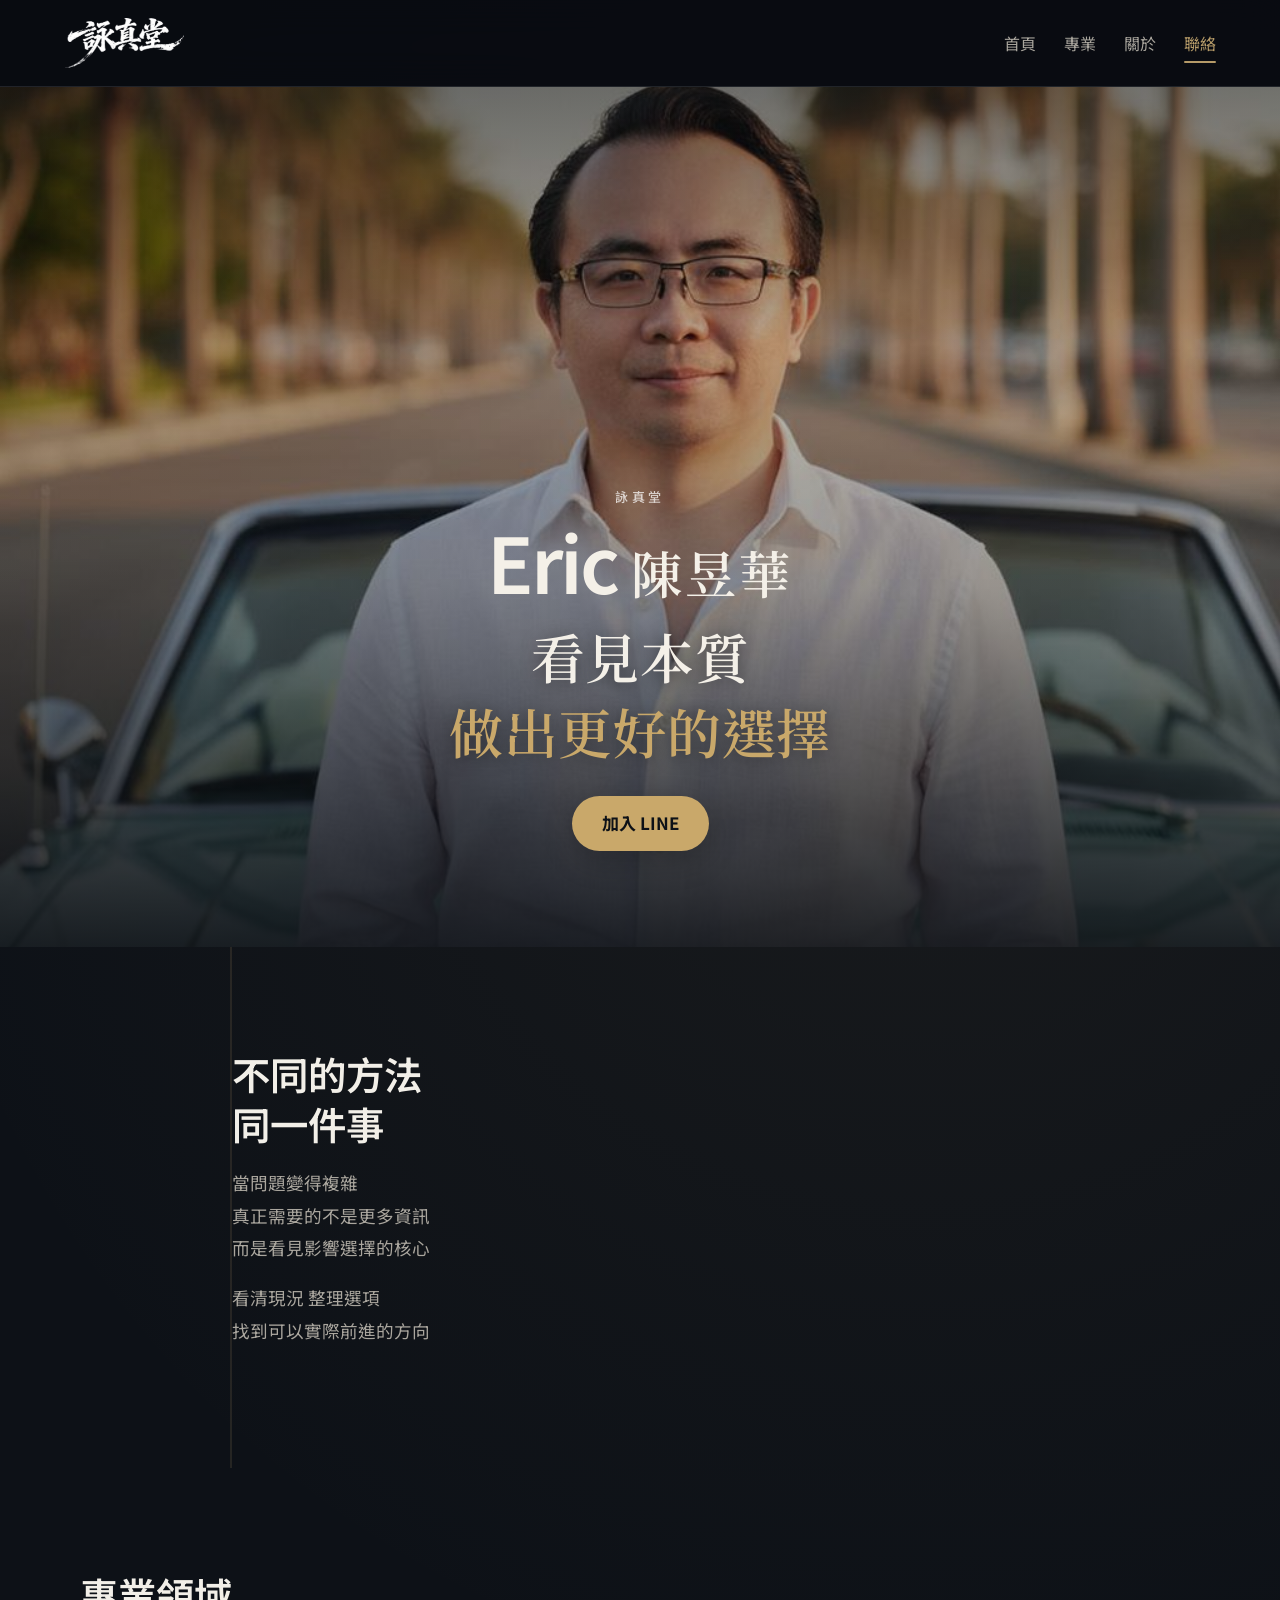
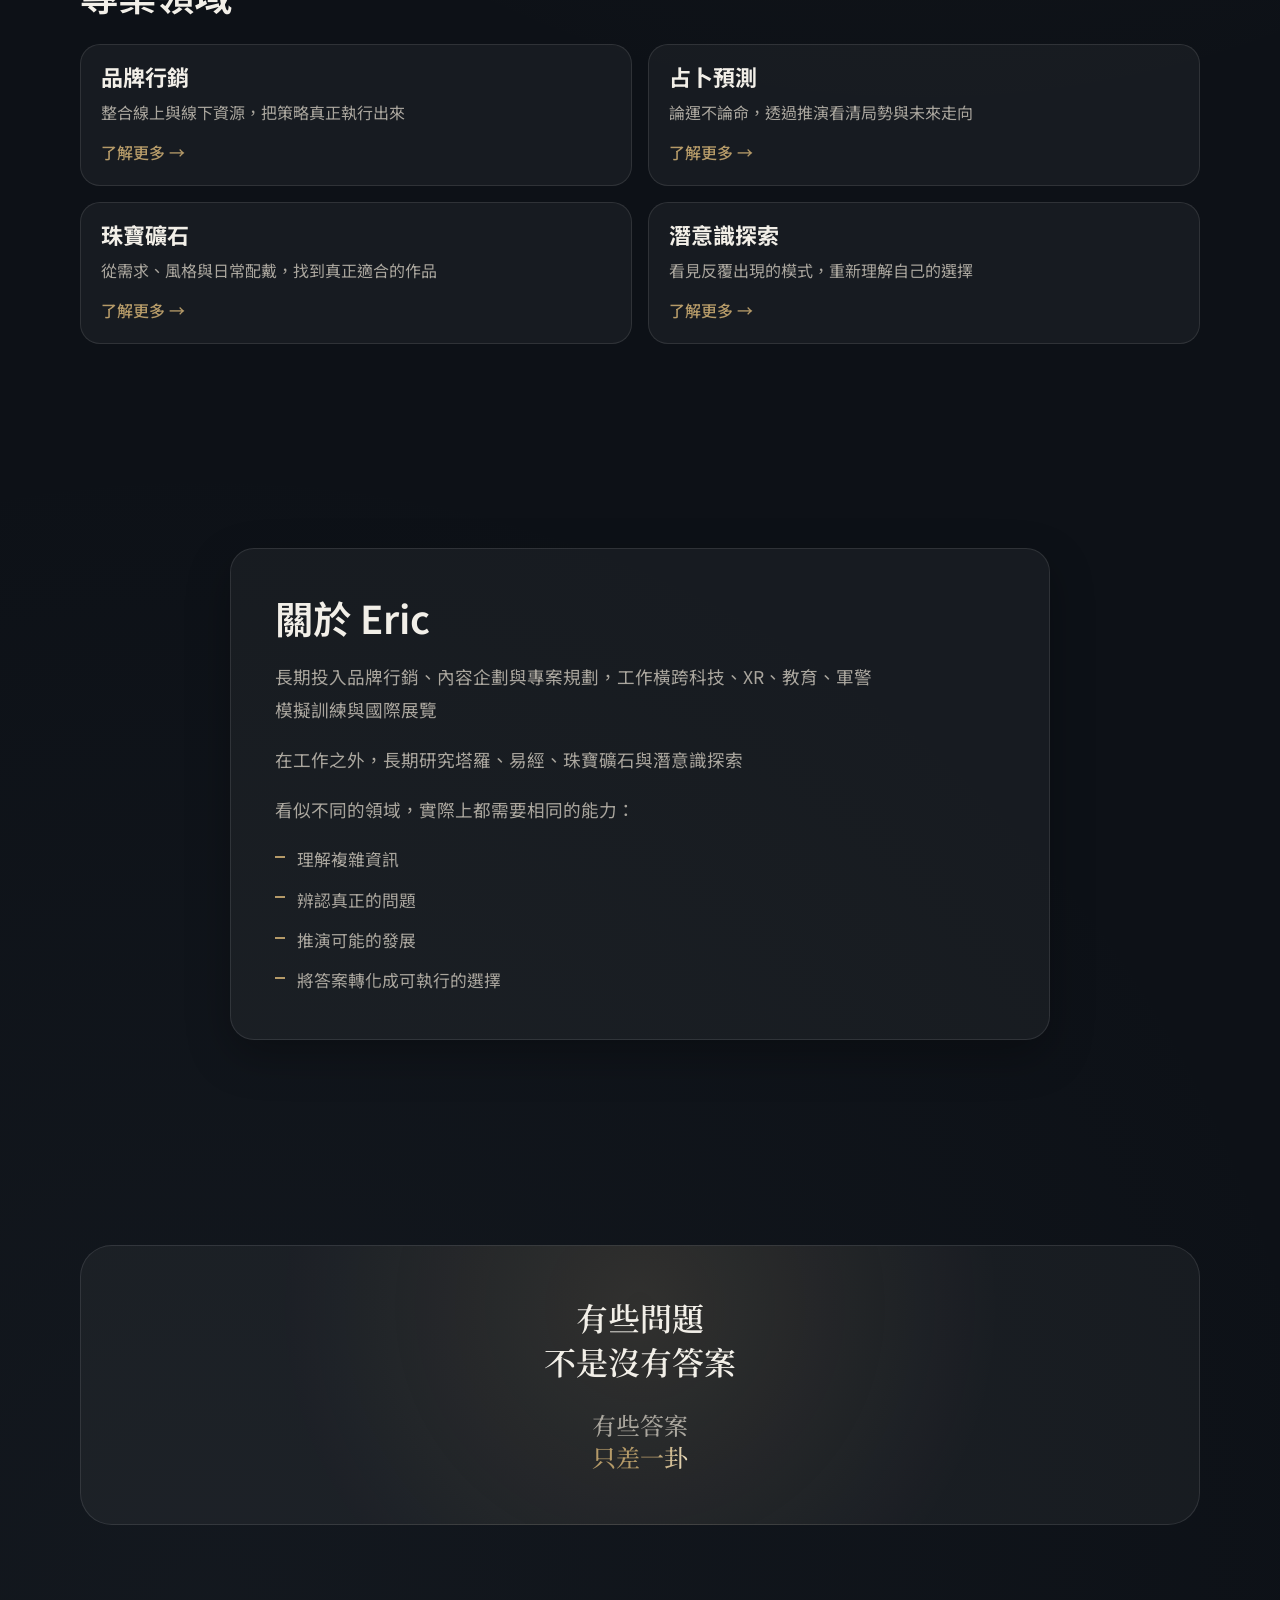
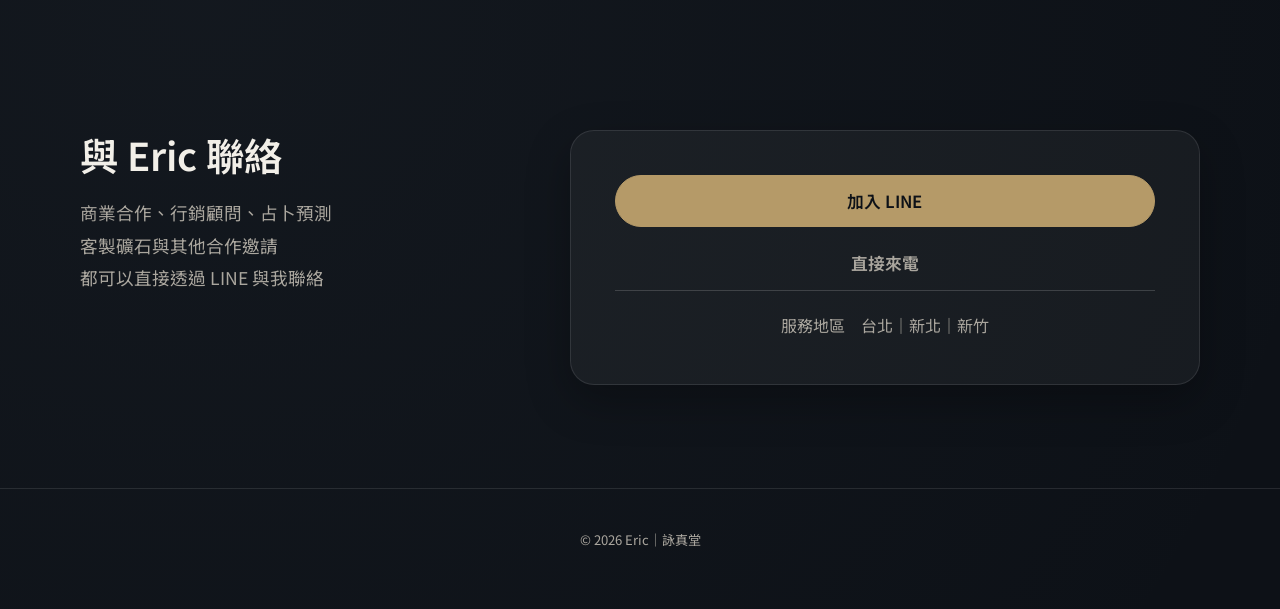
==== commit ce034fa9: "Replace Hero with a full-bleed magazine-cover treatment Drops the card/split-column Hero patterns en" ====
--- a/index.html
+++ b/index.html
@@ -3,12 +3,12 @@
 <head>
   <meta charset="utf-8">
   <meta name="viewport" content="width=device-width, initial-scale=1, viewport-fit=cover">
-  <title>Eric Chen｜詠真堂</title>
-  <meta name="description" content="Eric 的個人品牌入口，整合品牌行銷顧問、占卜預測、珠寶礦石與潛意識探索">
+  <title>Eric 陳昱華｜詠真堂</title>
+  <meta name="description" content="Eric 陳昱華的個人品牌網站，整合品牌行銷、占卜預測、珠寶礦石與潛意識探索，協助個人與品牌看清問題並做出更好的選擇">
   <link rel="canonical" href="https://ericinsocial.github.io/Eric/">
   <meta property="og:type" content="website">
-  <meta property="og:title" content="Eric Chen｜詠真堂">
-  <meta property="og:description" content="看見本質，做出更好的選擇">
+  <meta property="og:title" content="Eric 陳昱華｜詠真堂">
+  <meta property="og:description" content="看見本質 做出更好的選擇">
   <meta property="og:image" content="https://ericinsocial.github.io/Eric/Eric%E5%BD%A2%E8%B1%A1%E7%85%A7.jpg">
   <meta property="og:locale" content="zh_TW">
   <meta name="theme-color" content="#0d1117">
@@ -17,6 +17,15 @@
   <link rel="preconnect" href="https://fonts.gstatic.com" crossorigin>
   <link href="https://fonts.googleapis.com/css2?family=Noto+Sans+TC:wght@400;500;700&family=Noto+Serif+TC:wght@500;600;700&display=swap" rel="stylesheet">
   <link rel="stylesheet" href="style.css">
+  <script type="application/ld+json">
+  {
+    "@context": "https://schema.org",
+    "@type": "WebSite",
+    "name": "Eric 陳昱華｜詠真堂",
+    "url": "https://ericinsocial.github.io/Eric/",
+    "description": "Eric 陳昱華的個人品牌網站，整合品牌行銷、占卜預測、珠寶礦石與潛意識探索"
+  }
+  </script>
 </head>
 <body>
   <a class="skip-link" href="#main">跳至主要內容</a>
@@ -35,39 +44,46 @@
   </header>
 
   <main id="main">
-    <section class="hero section" aria-labelledby="hero-title">
-      <div class="hero-visual reveal">
-        <img src="./Eric形象照.jpg" alt="Eric 陳昱華形象照" class="hero-portrait" width="1024" height="1403" fetchpriority="high">
+    <section class="hero hero-cover" aria-labelledby="hero-title">
+      <div class="hero-background" aria-hidden="true">
+        <img
+          src="./Eric形象照.jpg"
+          alt=""
+          class="hero-background-image"
+          width="1024"
+          height="1403"
+          fetchpriority="high"
+        >
       </div>
-      <div class="hero-copy reveal">
-        <h1 id="hero-title" class="hero-name">Eric</h1>
-        <p class="name-zh">陳昱華</p>
-        <h2 class="home-tagline">看見本質<span>做出更好的選擇</span></h2>
-        <div class="hero-fields">
-          <span>品牌行銷</span>
-          <span>占卜預測</span>
-          <span>珠寶礦石</span>
-          <span>潛意識探索</span>
-        </div>
-        <div class="button-row">
-          <a
-            href="https://line.me/ti/p/x0qtal5f5A"
-            target="_blank"
-            rel="noopener noreferrer"
-            class="primary-action"
-          >加入 LINE</a>
-          <a
-            href="#services"
-            class="secondary-action"
-          >了解專業領域 →</a>
-        </div>
+
+      <div class="hero-overlay" aria-hidden="true"></div>
+
+      <div class="hero-content reveal">
+        <p class="hero-brand">詠真堂</p>
+
+        <h1 id="hero-title" class="hero-name">
+          <span class="hero-name-en">Eric</span>
+          <span class="hero-name-zh">陳昱華</span>
+        </h1>
+
+        <p class="hero-tagline">
+          看見本質
+          <span>做出更好的選擇</span>
+        </p>
+
+        <a
+          href="https://line.me/ti/p/x0qtal5f5A"
+          target="_blank"
+          rel="noopener noreferrer"
+          class="hero-cta"
+        >加入 LINE</a>
       </div>
     </section>
 
     <section class="positioning section narrow reveal" id="positioning" aria-labelledby="positioning-title">
-      <h2 id="positioning-title">不同的方法，同一件事</h2>
-      <p>當問題變得複雜，<br>真正需要的不是更多資訊，<br>而是看見影響選擇的核心</p>
-      <p>看清現況，整理選項，<br>找到可以實際前進的方向</p>
+      <h2 id="positioning-title">不同的方法<br>同一件事</h2>
+      <p>當問題變得複雜<br>真正需要的不是更多資訊<br>而是看見影響選擇的核心</p>
+      <p>看清現況 整理選項<br>找到可以實際前進的方向</p>
     </section>
 
     <section class="services section" id="services" aria-labelledby="services-title">
@@ -79,7 +95,7 @@
       <div class="about-panel reveal">
         <h2 id="about-title">關於 Eric</h2>
         <div class="about-intro">
-          <p>行銷經理、內容企劃與專案規劃者，工作橫跨科技、XR、教育、軍警模擬訓練與國際展覽</p>
+          <p>長期投入品牌行銷、內容企劃與專案規劃，工作橫跨科技、XR、教育、軍警模擬訓練與國際展覽</p>
           <p>在工作之外，長期研究塔羅、易經、珠寶礦石與潛意識探索</p>
           <p>看似不同的領域，實際上都需要相同的能力：</p>
         </div>
--- a/style.css
+++ b/style.css
@@ -41,19 +41,19 @@
 
 .site-header {
   position: sticky; top: 0; z-index: 5;
-  min-height: 60px;
+  min-height: 72px;
   display: flex; align-items: center; justify-content: space-between;
   padding: max(10px, env(safe-area-inset-top)) 18px 8px;
   backdrop-filter: blur(18px);
-  background: rgba(13, 17, 23, 0.86);
+  background: rgba(8, 11, 16, .88);
   border-bottom: 1px solid var(--line);
 }
 .brand-lockup { display: flex; align-items: center; }
 .brand-logo {
   display: block;
-  width: clamp(120px, 24vw, 140px);
+  width: 125px;
   height: auto;
-  max-height: 60px;
+  max-height: 50px;
   object-fit: contain;
   animation: logo-reveal 1.1s ease-out both;
 }
@@ -99,49 +99,105 @@
 h2 { font-family: var(--sans); font-weight: 600; font-size: clamp(1.55rem, 5.5vw, 1.85rem); line-height: 1.3; }
 p { color: var(--text-secondary); font-size: 1.05rem; line-height: 1.85; }
 
+.hero-cover {
+  position: relative;
+  width: 100%;
+  min-height: calc(100svh - 72px);
+  display: grid;
+  place-items: center;
+  overflow: hidden;
+  isolation: isolate;
+  padding: 48px 24px 72px;
+}
+
+.hero-background { position: absolute; inset: 0; z-index: -3; }
+.hero-background-image {
+  display: block;
+  width: 100%;
+  height: 100%;
+  object-fit: cover;
+  object-position: 50% 28%;
+}
+
+.hero-overlay {
+  position: absolute;
+  inset: 0;
+  z-index: -2;
+  background:
+    linear-gradient(to bottom, rgba(8, 11, 16, .5) 0%, rgba(8, 11, 16, .18) 30%, rgba(8, 11, 16, .32) 58%, rgba(8, 11, 16, .88) 100%),
+    linear-gradient(to right, rgba(8, 11, 16, .18), rgba(8, 11, 16, .08));
+}
+
+.hero-content {
+  width: min(100%, 560px);
+  display: flex;
+  flex-direction: column;
+  align-items: center;
+  text-align: center;
+  margin-top: auto;
+  padding-top: 38svh;
+}
+
+.hero-brand {
+  margin: 0 0 14px;
+  font-size: 13px;
+  font-weight: 500;
+  letter-spacing: .28em;
+  color: rgba(255, 255, 255, .72);
+}
+
 .hero-name {
+  display: flex;
+  align-items: baseline;
+  justify-content: center;
+  flex-wrap: nowrap;
+  gap: 14px;
+  margin: 0 0 18px;
+  color: #F4F0E8;
+  line-height: 1;
+}
+.hero-name-en {
   font-family: var(--sans);
+  font-size: clamp(42px, 12vw, 58px);
   font-weight: 600;
-  font-size: clamp(48px, 13vw, 68px);
-  line-height: 1;
   letter-spacing: -.04em;
-  color: var(--accent);
+}
+.hero-name-zh {
+  font-family: var(--serif);
+  font-size: clamp(28px, 7vw, 36px);
+  font-weight: 600;
+  letter-spacing: .06em;
+}
+
+.hero-tagline {
   margin: 0;
-}
-.name-zh { font-size: 16px; font-weight: 400; letter-spacing: .18em; color: var(--text-secondary); margin: 8px 0 0; }
-
-.home-tagline {
   font-family: var(--serif);
   font-size: clamp(30px, 8vw, 42px);
   font-weight: 600;
-  line-height: 1.45;
-  color: var(--text-primary);
-  margin: 28px 0 24px;
-}
-.home-tagline span { display: block; color: var(--accent); }
-.home-intro { margin-top: 10px; max-width: 32rem; }
-
-.hero-fields {
-  display: grid;
-  grid-template-columns: repeat(2, auto);
-  justify-content: start;
-  gap: 10px 28px;
-  margin: 0 0 28px;
-}
-.hero-fields span {
-  font-size: 16px;
-  color: var(--accent);
-  letter-spacing: .06em;
-}
-
-.hero {
-  position: relative;
-  display: flex; flex-direction: column; align-items: flex-start; text-align: left;
-  min-height: auto;
-  padding: 28px 0 48px;
-}
-.hero-copy { display: flex; flex-direction: column; align-items: flex-start; width: 100%; }
-.button-row { display: flex; flex-wrap: wrap; align-items: center; gap: 16px; margin-top: 0; }
+  line-height: 1.4;
+  letter-spacing: .01em;
+  color: #F4F0E8;
+  text-shadow: 0 2px 18px rgba(0, 0, 0, .45);
+}
+.hero-tagline span { display: block; color: #C9A86A; }
+
+.hero-cta {
+  margin-top: 28px;
+  display: inline-flex;
+  align-items: center;
+  justify-content: center;
+  min-height: 50px;
+  padding: 12px 30px;
+  border-radius: 999px;
+  background: #C9A86A;
+  color: #0D1117;
+  font-size: 17px;
+  font-weight: 700;
+  box-shadow: 0 10px 30px rgba(0, 0, 0, .22);
+  transition: transform .25s ease;
+}
+.hero-cta:hover { transform: translateY(-2px); }
+.hero-cta:active { transform: scale(.97); }
 
 .primary-action, .secondary-action {
   position: relative;
@@ -184,18 +240,7 @@
 }
 .primary-action:hover::after { transform: translateX(100%); }
 
-.hero-visual { align-self: center; width: clamp(160px, 52vw, 260px); margin: 0 0 20px; }
-.hero-portrait {
-  display: block;
-  width: 100%;
-  height: auto;
-  aspect-ratio: 4 / 5;
-  object-fit: cover;
-  object-position: center top;
-  border-radius: 24px;
-}
-
-.positioning { border-left: 2px solid var(--accent-soft); padding-left: clamp(18px, 4vw, 40px); }
+.positioning { border-left: 2px solid var(--accent-soft); padding-left: clamp(18px, 4vw, 40px); padding-top: 56px; padding-bottom: 56px; }
 .positioning h2 { margin-bottom: 18px; }
 
 .section-heading { margin-bottom: 24px; }
@@ -290,10 +335,11 @@
   backdrop-filter: blur(18px);
   box-shadow: 0 10px 32px rgba(0, 0, 0, 0.3);
   opacity: 0;
+  transform: translateY(calc(100% + 24px));
   pointer-events: none;
-  transition: opacity .35s ease;
-}
-.bottom-nav.is-visible { opacity: 1; pointer-events: auto; }
+  transition: opacity .35s ease, transform .35s ease;
+}
+.bottom-nav.is-visible { opacity: 1; transform: translateY(0); pointer-events: auto; }
 .bottom-nav a { display: grid; place-items: center; color: var(--text-secondary); font-size: 14px; border-radius: 999px; padding: 8px 0; }
 .bottom-nav a:hover { color: var(--text-primary); background: var(--surface-hover); }
 
@@ -314,23 +360,13 @@
   h1 { font-size: clamp(3.5rem, 6vw, 5.8rem); }
   h2 { font-size: clamp(1.9rem, 3vw, 2.6rem); }
   p { font-size: 1.1rem; line-height: 1.85; }
-  .hero-name { font-size: clamp(64px, 5.5vw, 100px); }
-  .name-zh { font-size: 18px; margin: 8px 0 0; }
-  .home-tagline { font-size: clamp(32px, 2.8vw, 46px); margin: 28px 0 24px; }
-  .hero-fields { grid-template-columns: repeat(4, auto); gap: 10px 36px; margin: 0 0 28px; }
-
-  .hero {
-    min-height: auto;
-    display: grid;
-    grid-template-columns: 1.25fr 1fr;
-    align-items: center;
-    text-align: left;
-    padding: clamp(56px, 7vw, 96px) 0 48px;
-    gap: clamp(32px, 5vw, 64px);
-  }
-  .hero-copy { grid-column: 1; grid-row: 1; align-items: flex-start; }
-  .button-row { justify-content: flex-start; }
-  .hero-visual { grid-column: 2; grid-row: 1; align-self: stretch; width: 100%; max-width: none; margin: 0; }
+
+  .hero-cover { min-height: calc(100vh - 76px); padding: 56px 40px 96px; }
+  .hero-background-image { object-position: 50% 30%; }
+  .hero-content { width: min(100%, 760px); }
+  .hero-name-en { font-size: clamp(72px, 6vw, 90px); }
+  .hero-name-zh { font-size: clamp(42px, 4vw, 52px); }
+  .hero-tagline { font-size: clamp(48px, 4.2vw, 64px); }
 
   .service-list { grid-template-columns: repeat(2, 1fr); }
 
@@ -620,6 +656,5 @@
     scroll-behavior: auto !important;
   }
   .reveal { opacity: 1; transform: none; }
-  .hero-portrait { transform: none !important; }
   .reveal-block { opacity: 1; transform: none; }
 }
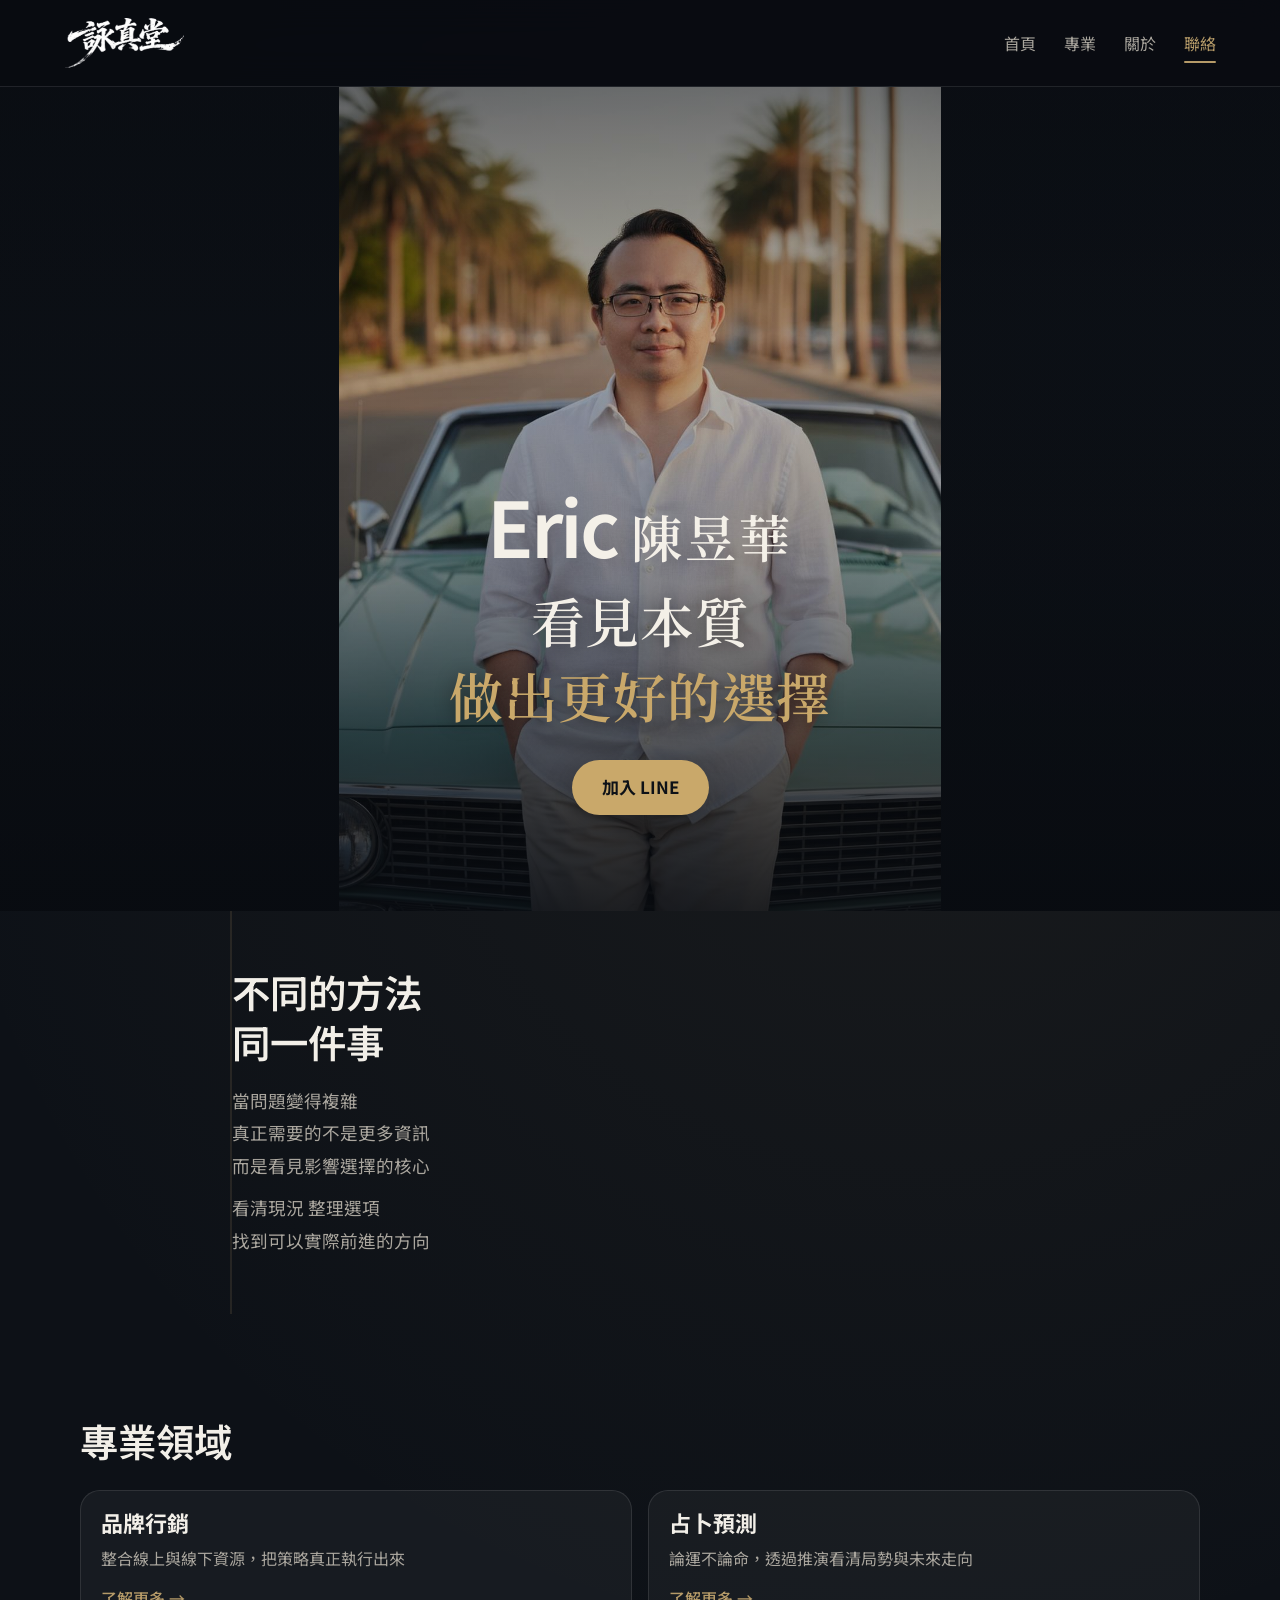
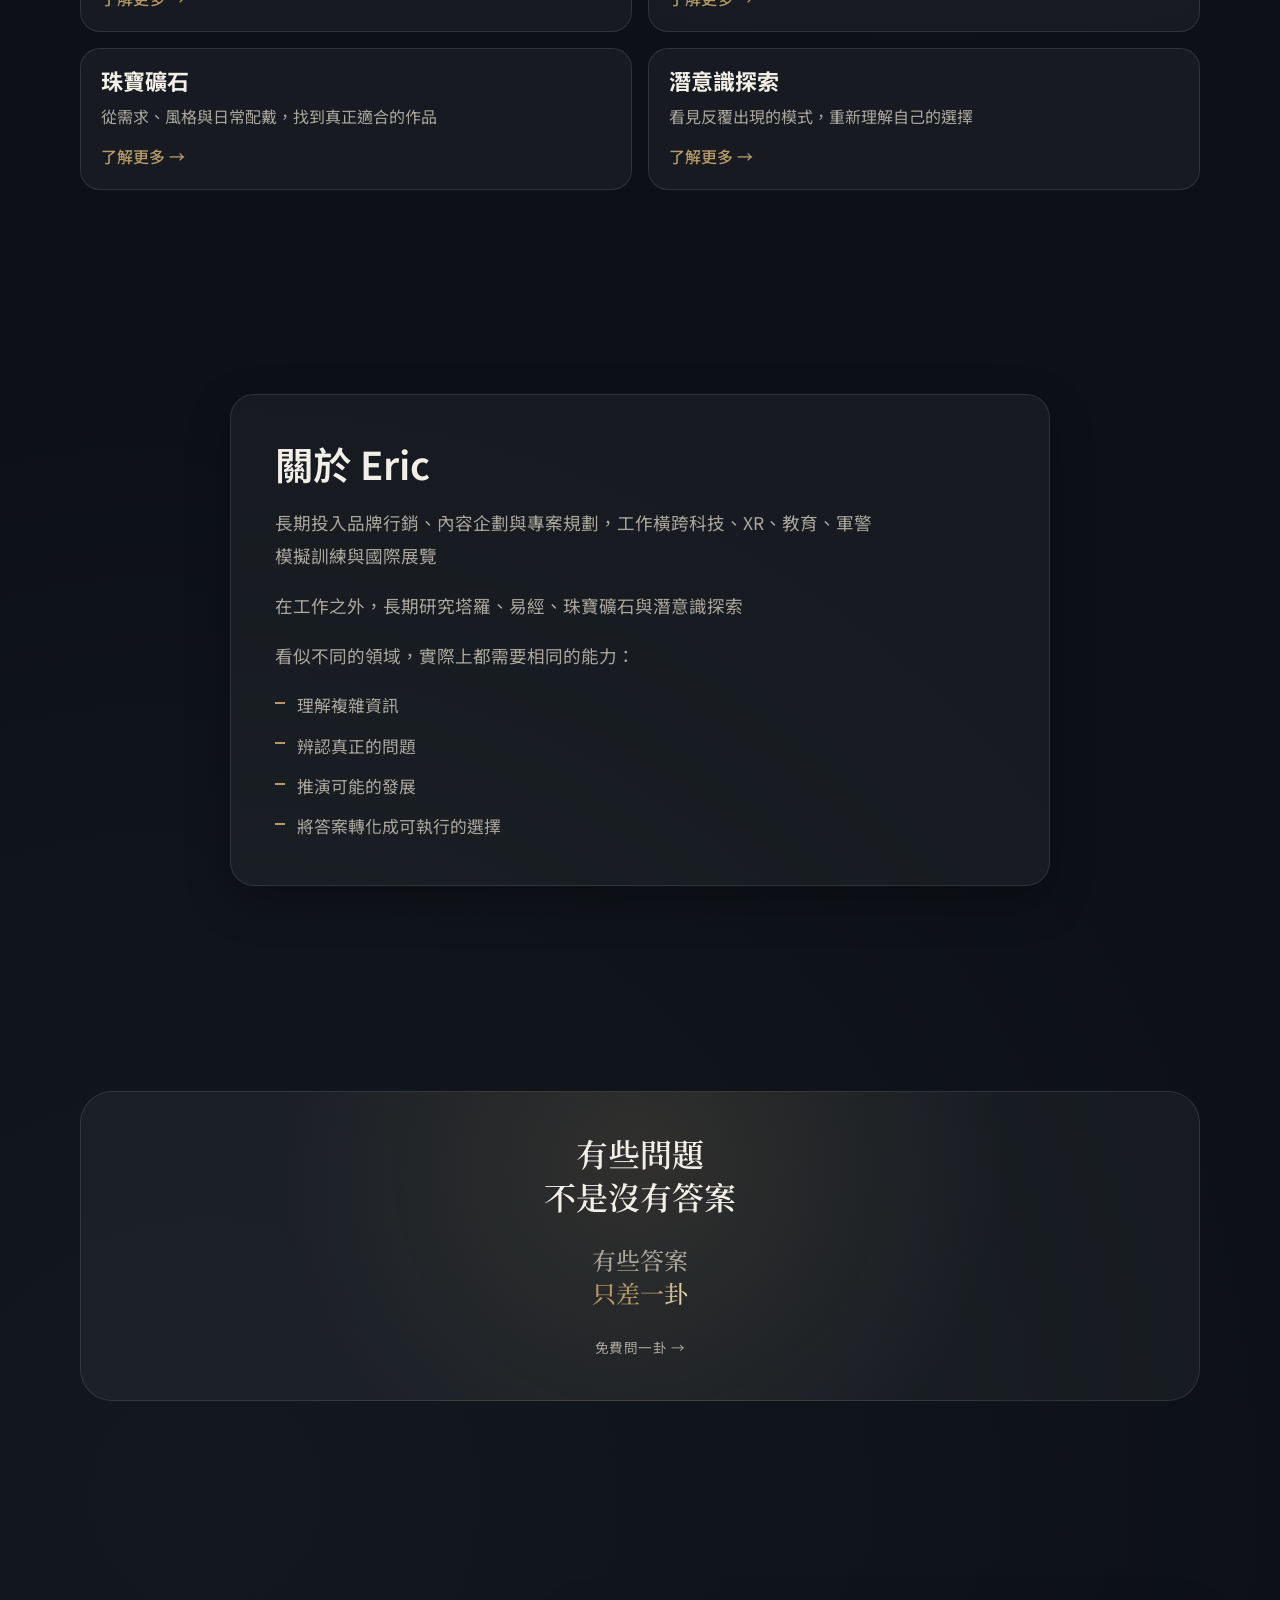
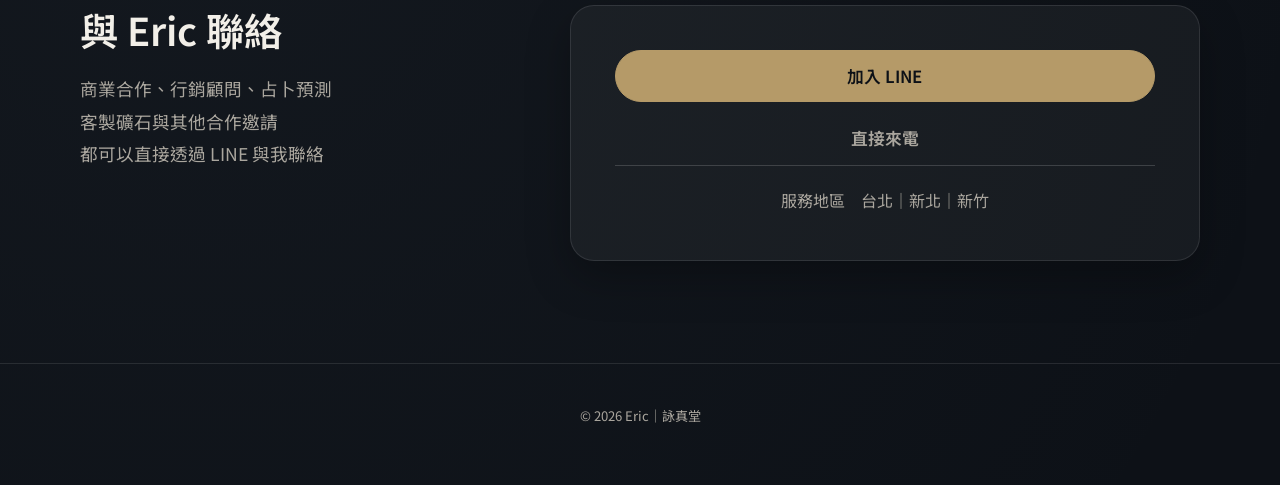
==== commit 2a85530f: "Fix top-nav scroll, tighten positioning spacing, fix desktop Hero crop Scroll-hint was already remov" ====
--- a/index.html
+++ b/index.html
@@ -59,8 +59,6 @@
       <div class="hero-overlay" aria-hidden="true"></div>
 
       <div class="hero-content reveal">
-        <p class="hero-brand">詠真堂</p>
-
         <h1 id="hero-title" class="hero-name">
           <span class="hero-name-en">Eric</span>
           <span class="hero-name-zh">陳昱華</span>
@@ -109,10 +107,17 @@
     </section>
 
     <section class="statement section reveal" id="statement" aria-labelledby="statement-title">
-      <div class="statement-card">
+      <a
+        class="statement-card statement-link"
+        href="https://ericinsocial.github.io/I-Ching-Oracle/"
+        target="_blank"
+        rel="noopener noreferrer"
+        aria-label="前往易經 Oracle 免費占卜"
+      >
         <h2 id="statement-title">有些問題<br>不是沒有答案</h2>
         <p class="statement-line">有些答案<br><span class="accent-text shine-text">只差一卦</span></p>
-      </div>
+        <span class="statement-more">免費問一卦 →</span>
+      </a>
     </section>
 
     <section class="contact section" id="contact" aria-labelledby="contact-title">
--- a/style.css
+++ b/style.css
@@ -136,14 +136,6 @@
   text-align: center;
   margin-top: auto;
   padding-top: 38svh;
-}
-
-.hero-brand {
-  margin: 0 0 14px;
-  font-size: 13px;
-  font-weight: 500;
-  letter-spacing: .28em;
-  color: rgba(255, 255, 255, .72);
 }
 
 .hero-name {
@@ -240,8 +232,10 @@
 }
 .primary-action:hover::after { transform: translateX(100%); }
 
-.positioning { border-left: 2px solid var(--accent-soft); padding-left: clamp(18px, 4vw, 40px); padding-top: 56px; padding-bottom: 56px; }
+.positioning { border-left: 2px solid var(--accent-soft); padding-left: clamp(18px, 4vw, 40px); padding-top: 36px; padding-bottom: 36px; }
 .positioning h2 { margin-bottom: 18px; }
+.positioning p { margin-top: 0; margin-bottom: 10px; }
+.positioning p:last-child { margin-bottom: 0; }
 
 .section-heading { margin-bottom: 24px; }
 
@@ -286,6 +280,15 @@
 .statement-card h2 { font-family: var(--serif); font-weight: 600; font-size: clamp(1.5rem, 4vw, 2rem); line-height: 1.35; }
 .statement-line { font-family: var(--serif); font-weight: 500; font-size: clamp(1.2rem, 3vw, 1.5rem); line-height: 1.35; margin: 0; color: var(--text-secondary); }
 .accent-text { color: var(--accent); }
+.statement-more { font-size: .85rem; color: var(--text-secondary); letter-spacing: .04em; }
+.statement-link {
+  cursor: pointer;
+  transition: transform .25s ease, border-color .25s ease;
+}
+.statement-link:hover {
+  transform: translateY(-4px);
+  border-color: var(--accent);
+}
 
 .about-panel, .contact-panel {
   border: 1px solid var(--line);
@@ -368,11 +371,23 @@
   .hero-name-zh { font-size: clamp(42px, 4vw, 52px); }
   .hero-tagline { font-size: clamp(48px, 4.2vw, 64px); }
 
+  .positioning { padding-top: 56px; padding-bottom: 56px; }
+
   .service-list { grid-template-columns: repeat(2, 1fr); }
 
   .method-grid { grid-template-columns: repeat(3, 1fr); gap: 16px; }
 
   .contact { grid-template-columns: .85fr 1.15fr; align-items: start; }
+}
+
+@media (min-width: 1024px) {
+  .hero-background { background: #0d1117; }
+  .hero-background-image {
+    width: 100%;
+    height: 100%;
+    object-fit: contain;
+    object-position: center center;
+  }
 }
 
 /* ===== Service detail pages (dark hero + light "editorial" body) ===== */
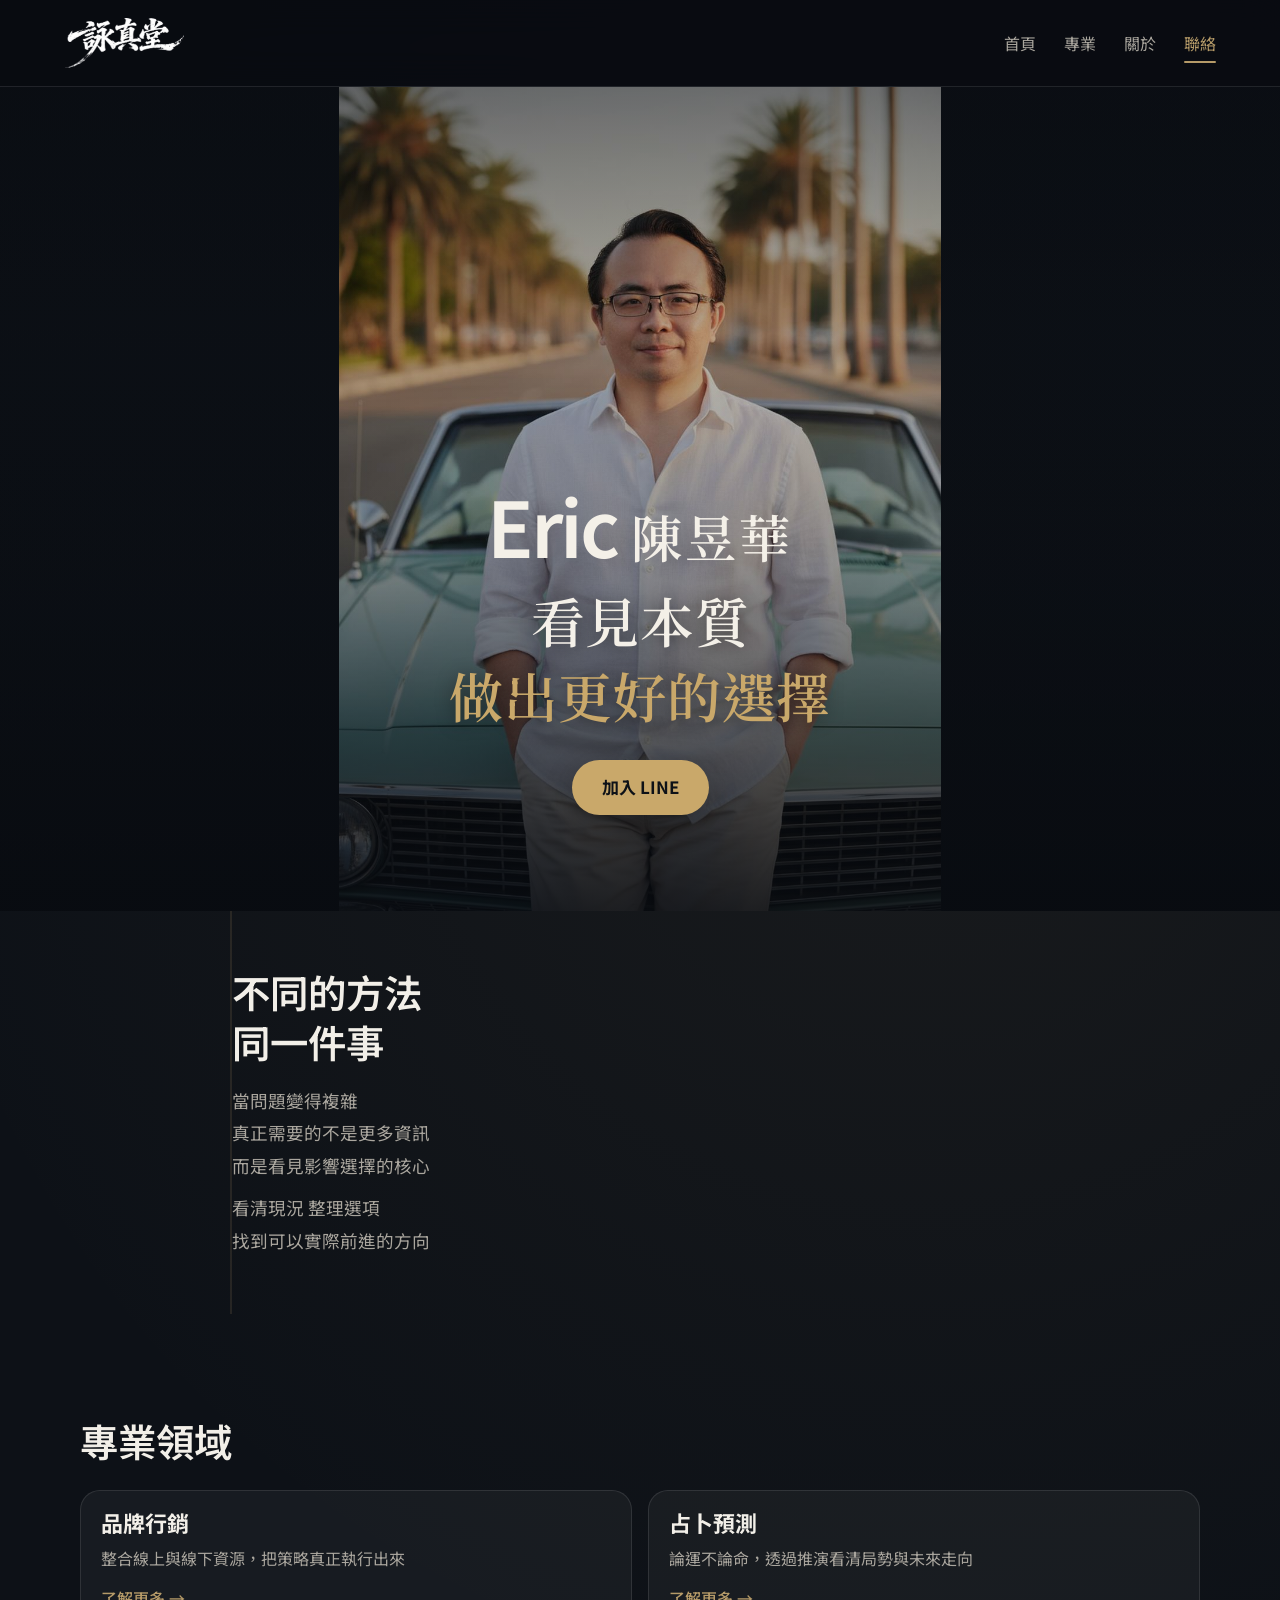
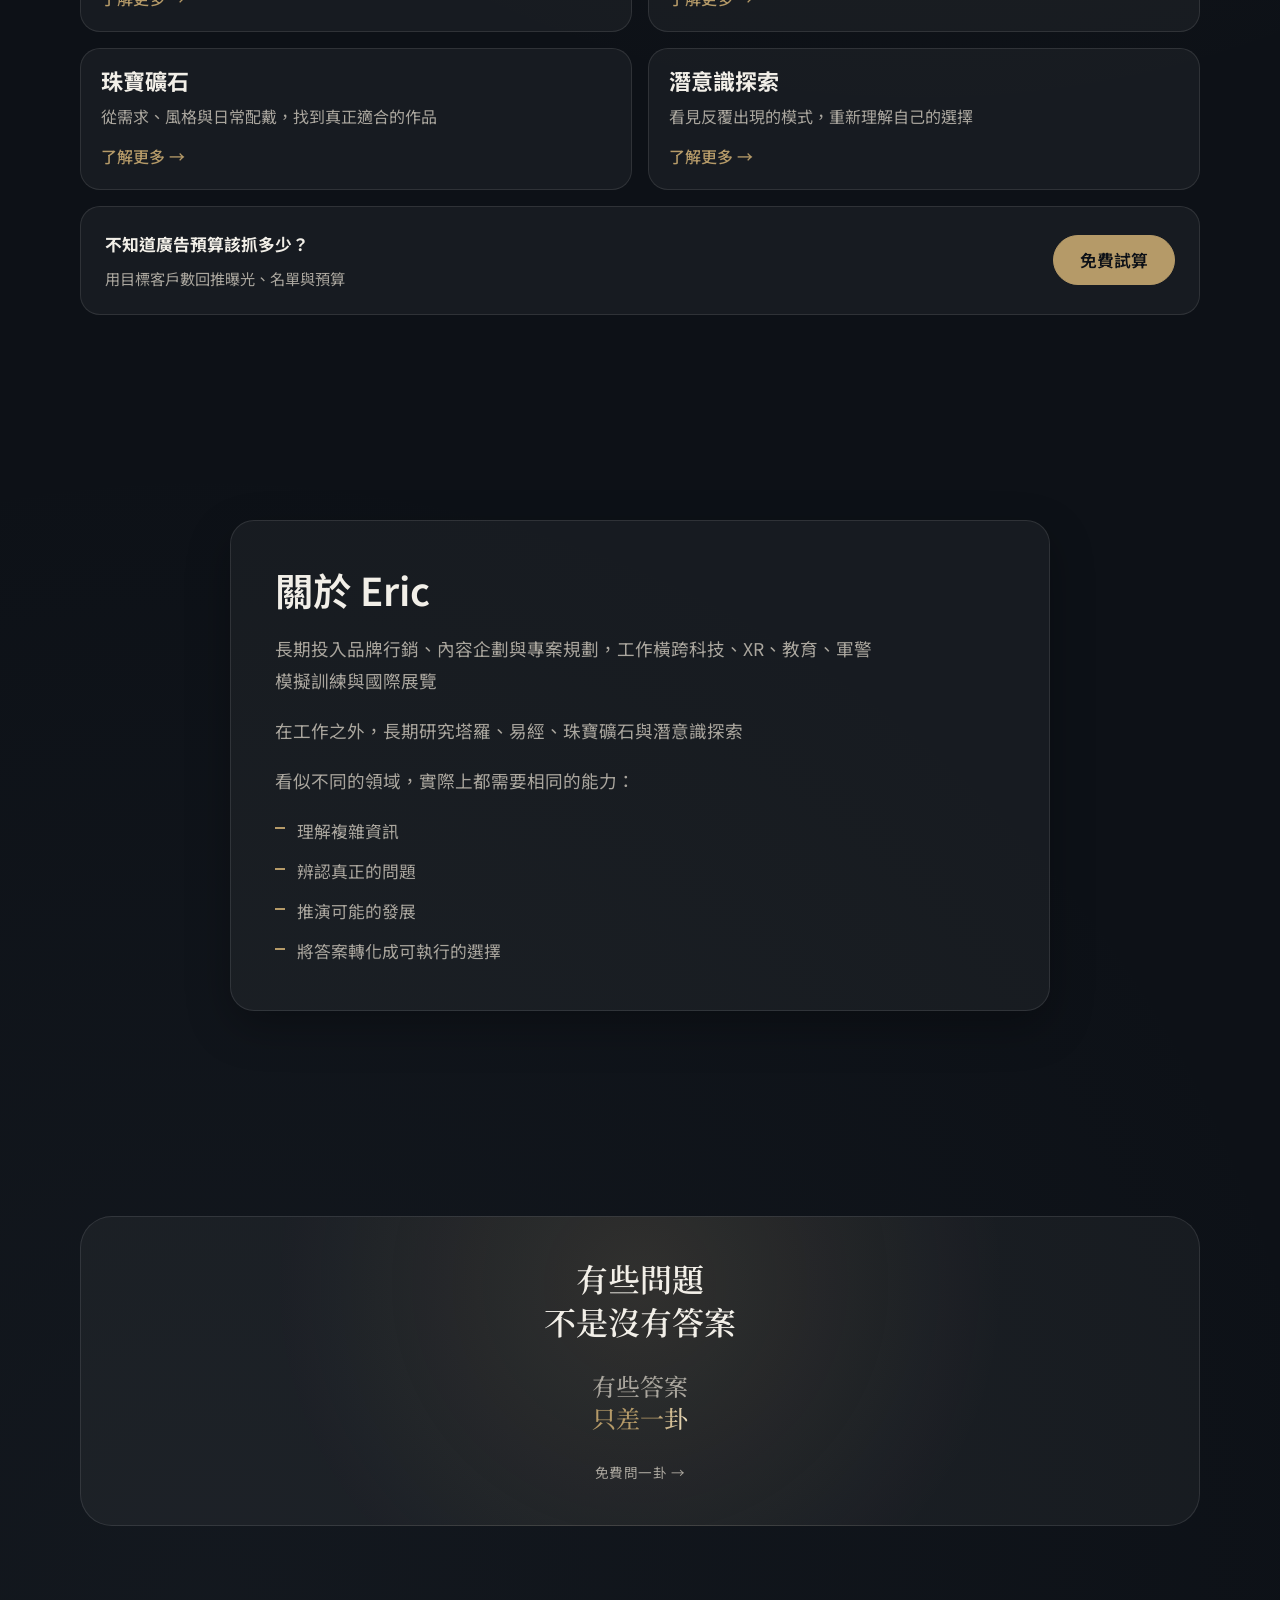
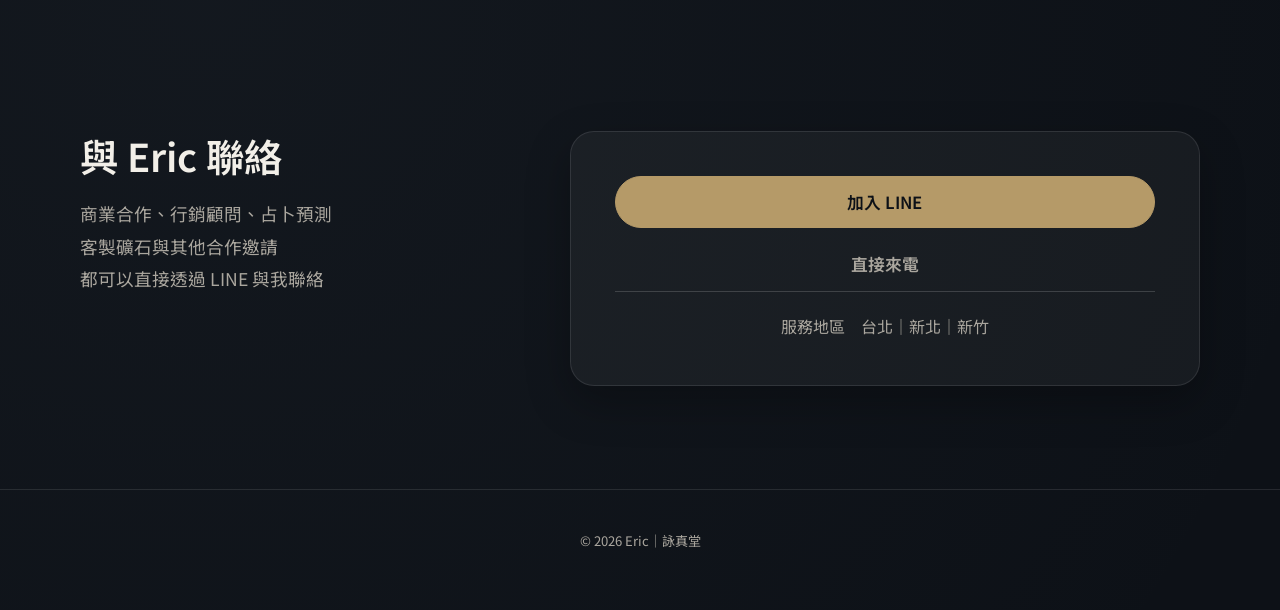
==== commit d5f1b51f: "Integrate the funnel calculator into the marketing page as its main CTA The calculator previously ha" ====
--- a/index.html
+++ b/index.html
@@ -87,6 +87,13 @@
     <section class="services section" id="services" aria-labelledby="services-title">
       <div class="section-heading reveal"><h2 id="services-title">專業領域</h2></div>
       <div class="service-list" id="service-list"></div>
+      <div class="calc-promo reveal">
+        <div class="calc-promo-text">
+          <p class="calc-promo-title">不知道廣告預算該抓多少？</p>
+          <p class="calc-promo-desc">用目標客戶數回推曝光、名單與預算</p>
+        </div>
+        <a class="primary-action calc-promo-btn" href="services/marketing/#marketing-funnel-calculator">免費試算</a>
+      </div>
     </section>
 
     <section class="about section narrow" id="about" aria-labelledby="about-title">
--- a/style.css
+++ b/style.css
@@ -268,6 +268,24 @@
   transform: translateX(4px);
 }
 
+.calc-promo {
+  display: flex;
+  flex-direction: column;
+  gap: 16px;
+  align-items: flex-start;
+  margin-top: 16px;
+  padding: 22px 24px;
+  border: 1px solid var(--line);
+  border-radius: 20px;
+  background: var(--surface);
+}
+.calc-promo-title { font-size: 1.05rem; font-weight: 700; color: var(--text-primary); margin: 0 0 4px; }
+.calc-promo-desc { font-size: .95rem; color: var(--text-secondary); margin: 0; }
+.calc-promo-btn { flex-shrink: 0; }
+@media (min-width: 640px) {
+  .calc-promo { flex-direction: row; align-items: center; justify-content: space-between; gap: 24px; }
+}
+
 .statement-card {
   display: grid; place-content: center; justify-items: center; text-align: center;
   gap: 26px;
@@ -423,6 +441,30 @@
   margin: 0;
   max-width: 42rem;
 }
+.service-hero .hero-actions { display: flex; flex-wrap: wrap; gap: 14px; margin-top: 28px; }
+.service-hero .hero-note { font-size: .85rem; color: var(--text-muted); margin: 14px 0 0; }
+
+.marketing-float-cta {
+  position: fixed;
+  left: 16px; right: 16px;
+  bottom: calc(78px + env(safe-area-inset-bottom));
+  z-index: 6;
+  display: flex;
+  align-items: center;
+  justify-content: center;
+  min-height: 48px;
+  border-radius: 999px;
+  background: var(--service-accent);
+  color: #fff;
+  font-weight: 700;
+  font-size: .95rem;
+  box-shadow: 0 10px 30px rgba(0, 0, 0, .28);
+  opacity: 1;
+  transform: translateY(0);
+  transition: opacity .3s ease, transform .3s ease;
+}
+.marketing-float-cta.is-hidden { opacity: 0; transform: translateY(12px); pointer-events: none; }
+@media (min-width: 768px) { .marketing-float-cta { display: none; } }
 
 .service-page .content-wrap { max-width: 880px; margin-inline: auto; padding-inline: 24px; }
 .service-page .prose { max-width: 720px; }
@@ -652,6 +694,75 @@
 .service-page .placeholder-grid.cols-3 { grid-template-columns: repeat(2, 1fr); }
 @media (min-width: 768px) { .service-page .placeholder-grid.cols-3 { grid-template-columns: repeat(3, 1fr); } }
 
+.service-page .threads-showcase {
+  margin-top: 80px;
+  padding-block: 64px;
+  border-top: 1px solid rgba(27, 27, 27, .08);
+  border-bottom: 1px solid rgba(27, 27, 27, .08);
+}
+.service-page .threads-heading { margin-bottom: 32px; }
+.service-page .threads-intro { max-width: 620px; margin-bottom: 0; }
+
+.service-page .threads-primary,
+.service-page .threads-extra {
+  width: min(100%, 650px);
+  margin-inline: auto;
+  display: grid;
+  grid-template-columns: 1fr;
+  gap: 24px;
+}
+.service-page .thread-entry { width: 100%; min-width: 0; }
+.service-page .thread-entry .text-post-media {
+  width: 100% !important;
+  max-width: 650px !important;
+  min-width: 0 !important;
+  margin: 0 auto !important;
+}
+
+.service-page .threads-actions {
+  display: flex;
+  flex-direction: column;
+  align-items: center;
+  gap: 18px;
+  margin-top: 32px;
+}
+.service-page .threads-toggle {
+  border: 1px solid rgba(27, 27, 27, .16);
+  background: transparent;
+  color: inherit;
+  border-radius: 999px;
+  padding: 11px 22px;
+  font: inherit;
+  font-weight: 600;
+  cursor: pointer;
+}
+.service-page .threads-profile-link {
+  color: var(--service-accent);
+  font-weight: 600;
+  border-bottom: 1px solid currentColor;
+  padding-bottom: 3px;
+}
+
+@media (max-width: 767px) {
+  .service-page .threads-showcase { margin-top: 56px; padding-block: 48px; }
+}
+
+@media (min-width: 1024px) {
+  .service-page .threads-primary,
+  .service-page .threads-extra {
+    width: min(100% - 64px, 1180px);
+    display: block;
+    columns: 2;
+    column-gap: 30px;
+  }
+  .service-page .thread-entry {
+    display: inline-block;
+    width: 100%;
+    margin: 0 0 30px;
+    break-inside: avoid;
+  }
+}
+
 .service-page .reveal-block {
   opacity: 0;
   transform: translateY(20px);
